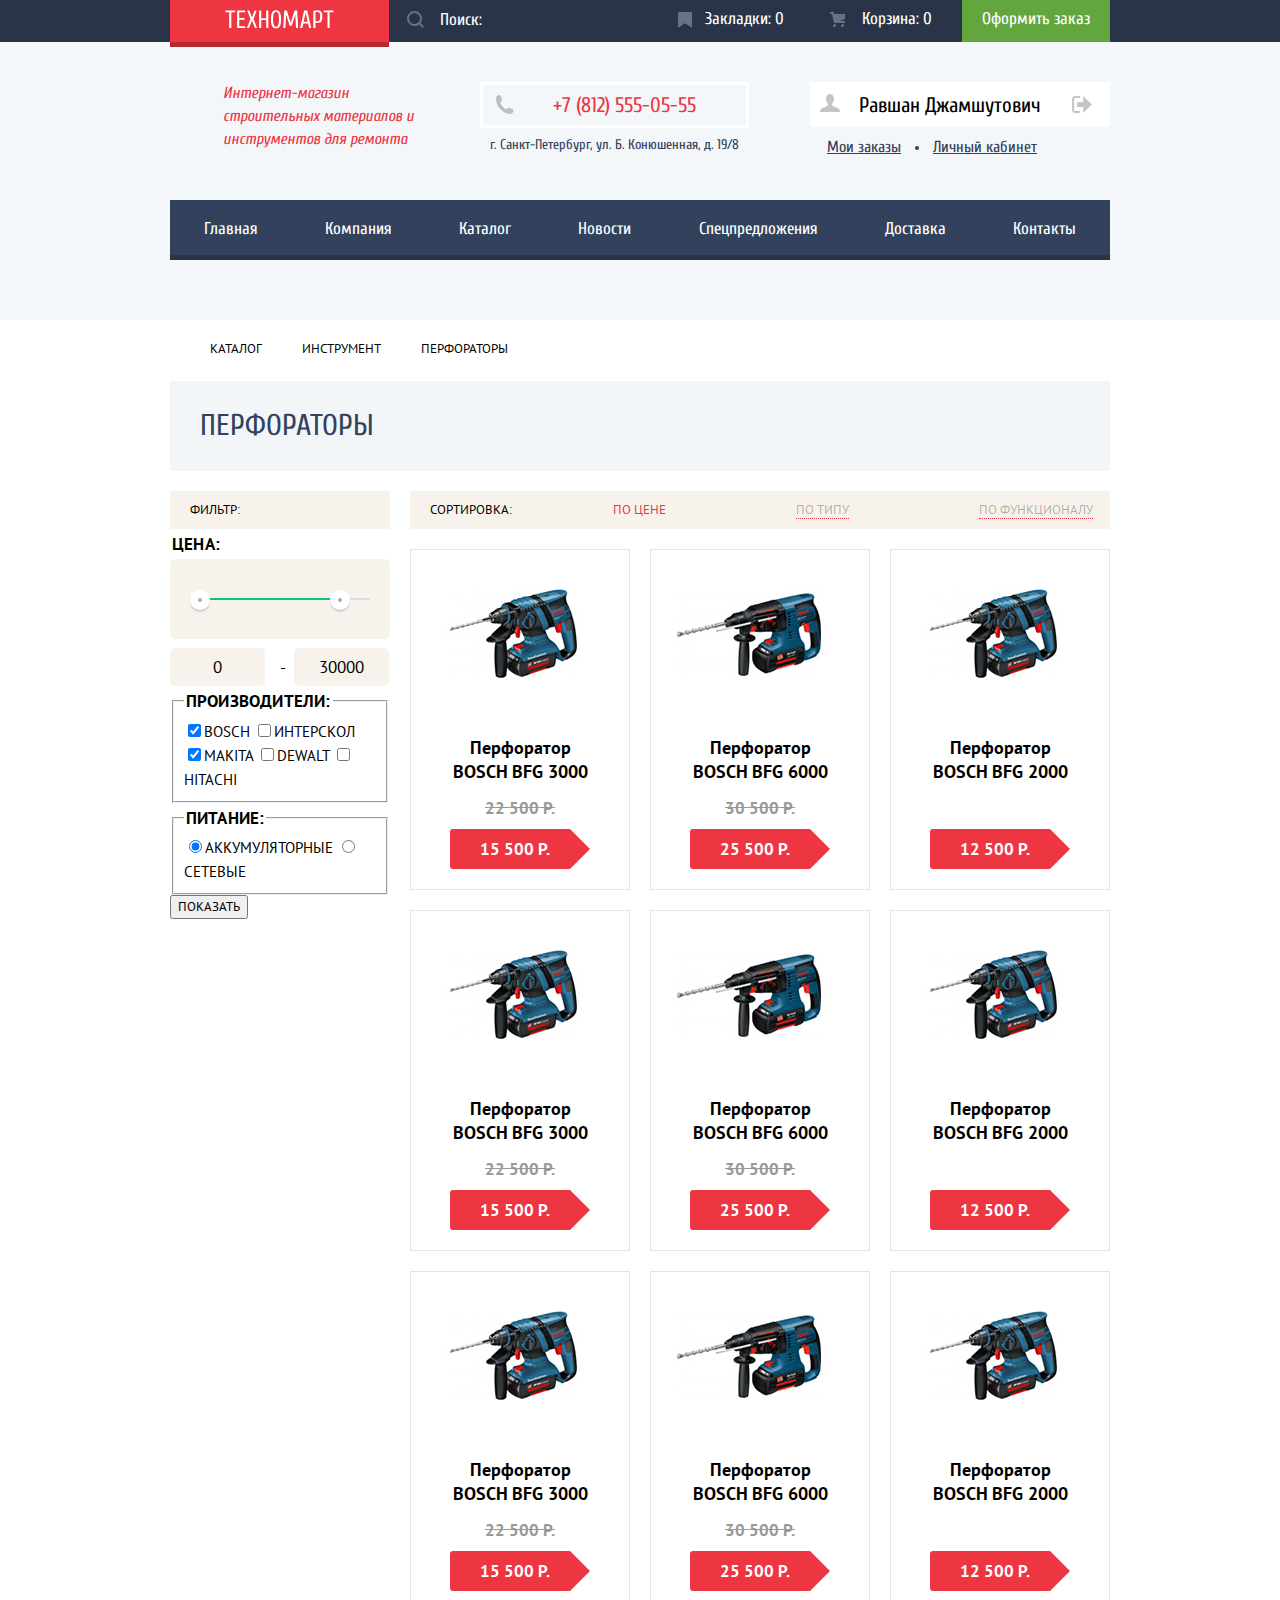
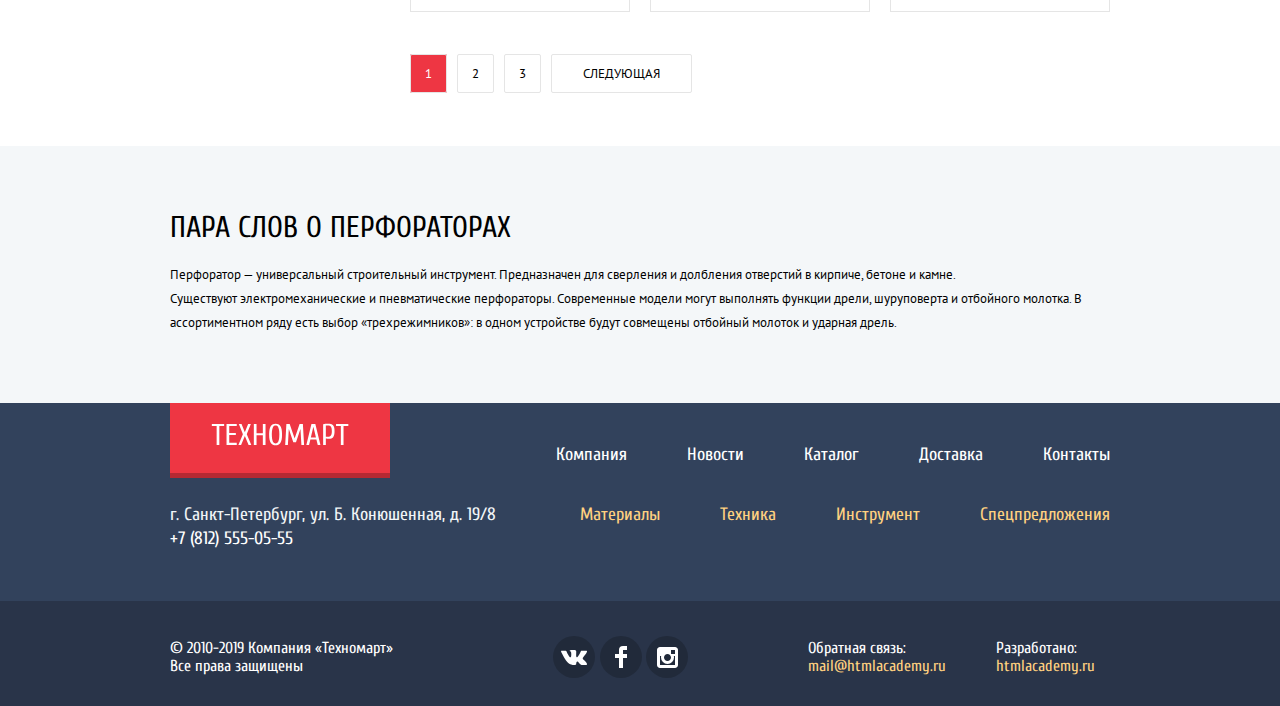
==== catalog.html @ 70874780 "lДобавлены иконки" ====
<!DOCTYPE html>
<html lang="ru">
  <head>
    <meta charset="utf-8">
    <title>HTML Academy: Техномарт</title>
    <link href="https://fonts.googleapis.com/css?family=Cuprum:400,400i,700|PT+Sans:400,700&display=swap&subset=cyrillic" rel="stylesheet">
    <link href="css/normalize.css" rel="slylesheet">
    <link href="css/style.css" rel="stylesheet">
  </head>
  <body>
    <header class="main-header">
      <div class="top-header">
        <div class="container">
          <a class="logo logo-inner" href="index.html">
            <img src="img/logo.svg" width="109" height="19" alt="Логотип Техномарт">
          </a>
          <div class="search">
            <form action="#" method="get">
              <label for="search">Поиск:</label>
              <input type="search" name="search" id="search">
              <button class="visually-hidden" type="submit">Поиск</button>
            </form>
          </div>
          <div class="booking-block">
            <a class="marker" href="#">Закладки: 0</a>
            <a class="basket" href="#">Корзина: 0</a>
            <a class="booking" href="#">Оформить заказ</a>
          </div>
        </div>
      </div>
      <div class="middle-header container">
        <p class="page-description">Интернет-магазин строительных материалов и инструментов для ремонта</p>  
        <div class="contact-header">
          <p class="phone-numder"><a href="tel:+78125550555">+7 (812) 555-05-55</a></p>
          <p class="address">г. Санкт-Петербург, ул. Б. Конюшенная, д. 19/8</p>
        </div>
        <div class="user-block">    
          <div class="user-login">
            <a class="user-name" href="#">
              <svg xmlns="http://www.w3.org/2000/svg" width="20" height="18" viewBox="0 0 20 18">
                <path d="M17.881 14.166c-2.144-.735-4.256-1.666-5.207-2.39-.657-.501-.77-1.618-.517-2.415 1.118-.903 1.864-2.477 1.864-4.278C14.021 2.276 12.221 0 10 0S5.979 2.276 5.979 5.083c0 1.801.746 3.374 1.863 4.277.253.798.141 1.915-.517 2.416-.95.724-3.063 1.654-5.207 2.39S0 18 0 18h20s.025-3.099-2.119-3.834z"/>
              </svg>            
              <span>Равшан Джамшутович</span>
            </a>
            <a class="exit" href="#">
              <svg xmlns="http://www.w3.org/2000/svg" width="21" height="17" viewBox="0 0 21 17">
                <g>
                  <path d="M21 8.5L12.125 0v6h-6v5h6v6z"/>
                  <path d="M3.106 13.952V3.048c.018-.376.171-1.057 1.01-1.057h5.027V0H4.116C1.938 0 1.112 1.81 1.087 3.027v10.946C1.112 15.189 1.938 17 4.116 17h5.027v-1.99H4.116c-.839 0-.992-.683-1.01-1.058z"/>
                </g>
              </svg>
              <span class="visually-hidden">Выход</span>
            </a>
          </div>
          <ul class="user-menu">
            <li><a href="#">Мои заказы</a></li>
            <li><a href="#">Личный кабинет</a></li>
          </ul>
        </div>                       
      </div>
      <nav class="main-navigation container">
        <ul>
          <li><a href="index.html">Главная</a></li>
          <li><a href="#">Компания</a></li>
          <li><a href="catalog.html">Каталог</a></li>
          <li><a href="#">Новости</a></li>
          <li><a href="#">Спецпредложения</a></li>
          <li><a href="#">Доставка</a></li>
          <li><a href="#">Контакты</a></li>
        </ul>
      </nav>
    </header>
    <main>
      <div class="container">
        <ul class="breadcrumbs">
          <li class="breadcrumbs-item"><a href="index.html"><span class="visually-hidden">Главная</span></a></li>
          <li class="breadcrumbs-item"><a href="catalog.html">Каталог</a></li>
          <li class="breadcrumbs-item"><a href="#">Инструмент</a></li>
          <li class="breadcrumbs-item breadcrumbs-current">Перфораторы</li>
        </ul>
        <h1 class="page-title">Перфораторы</h1> 
        <div class="wrapper-main">
          <section class="filters">
            <h2>Фильтр:</h2>
            <form class="filter" action="#" method="get"> 
              <fieldset class="filter-item">
                  <legend>Цена:</legend>
                  <div class="range-filter">
                    <div class="range-controls">
                      <div class="scale">
                        <div class="bar"></div>
                      </div> 
                      <div class="toggle toggle-min"></div>
                      <div class="toggle toggle-max"></div>      
                    </div>
                    <div class="price-controls">
                        <label class="min-price"><input name="min-price" type="text" value="0"></label> 
                        <label class="max-price">-<input name="max-price" type="text" value="30000">
                    </div>
                  </div>
                <!--Ползунок с дипазоном-->
              </fieldset>
              <fieldset>
                <legend>Производители:</legend>
                <label>
                  <input type="checkbox" name="bosch" checked><span class="brands">bosch</span>
                </label>
                <label>
                  <input type="checkbox" name="interscol"><span class="brands">Интерскол</span>
                </label>
                <label>
                  <input type="checkbox" name="makita" checked><span class="brands">Makita</span>
                </label>
                <label>
                  <input type="checkbox" name="dewalt"><span class="brands">Dewalt</span>
                </label>
                <label>
                  <input type="checkbox" name="hitachi"><span class="brands">Hitachi</span>
                </label>
              </fieldset>
              <fieldset>
                <legend>Питание:</legend>
                <label>
                  <input type="radio" name="battery-type" value="battery" checked><span class="battery-type">Аккумуляторные</span>
                </label>
                <label>
                  <input type="radio" name="battery-type" value="electric-network"><span class="battery-type">Сетевые</span>
                </label>
              </fieldset>
              <button class="filter-button" type="submit">Показать</button>
            </form> 
          </section>
          <div class="wrapper-inner">
            <section class="sorting">
              <h2>Сортировка:</h2>
              <ul class="sorting-list">
                <li><a class="sort-link active" href="#">По цене</a></li>
                <li><a class="sort-link" href="#">По типу</a></li>
                <li><a class="sort-link" href="#">По функционалу</a></li>
              </ul>
            </section>
            <section class="catalog">
              <h2 class="visually-hidden">Каталог товаров</h2>
              <ul class="catalog-list">
                <li class="catalog-item">
				  <article class="card-product">
					<div class="catalog-content">
					  <img src="img/bosch-bfg-3000.jpg" width="218" height="170" alt="Перфоратор BOSCH BFG 3000"> 
					</div>
					<h3>
					  <a href="#">
						<span class="catalog-category">Перфоратор BOSCH</span>
						<span class="catalog-model">BFG 3000</span>
					  </a>
					</h3>
					<div class="catalog-price">
						<div class="old-price">22 500 Р.</div>
						<div class="new-price">15 500 Р.</div>
					</div>
					<div class="catalog-popup">  <!--Должен появляться при наведение вместо .catalog-content-->
					  <a class="button-booking" href="#">Купить</a>
					  <a class="button-marker" href="#">В закладки</a>
					</div>
				  </article>  
                </li>
                <li class="catalog-item">
                  <article class="card-product">
					<div class="catalog-content">
					  <img src="img/bosch-bfg-6000.jpg" width="218" height="170" alt="Перфоратор BOSCH BFG 6000"> 
					</div>
					<h3>
					  <a href="#">
						<span class="catalog-category">Перфоратор BOSCH</span>
						<span class="catalog-model">BFG 6000</span>
					  </a>
					</h3>
					<div class="catalog-price">
						<div class="old-price">30 500 Р.</div>
						<div class="new-price">25 500 Р.</div>
					</div>
					<div class="catalog-popup">  <!--Должен появляться при наведение вместо .catalog-content-->
					  <a class="button-booking" href="#">Купить</a>
					  <a class="button-marker" href="#">В закладки</a>
					</div>
				  </article>    
                </li>
                <li class="catalog-item"> 
                  <article class="card-product">
					<div class="catalog-content">
					  <img src="img/bosch-bfg-2000.jpg" width="218" height="170" alt="Перфоратор BOSCH BFG 2000"> 
					</div>
					<h3>
					  <a href="#">
						<span class="catalog-category">Перфоратор BOSCH</span>
						<span class="catalog-model">BFG 2000</span>
					  </a>
					</h3>
					<div class="catalog-price">
					  <div class="new-price standart-price">12 500 Р.</div>
					</div>
					<div class="catalog-popup">  <!--Должен появляться при наведение вместо .catalog-content-->
					  <a class="button-booking" href="#">Купить</a>
					  <a class="button-marker" href="#">В закладки</a>
					</div>
				  </article>
                </li>
                <li class="catalog-item">
				  <article class="card-product">
					<div class="catalog-content">
					  <img src="img/bosch-bfg-3000.jpg" width="218" height="170" alt="Перфоратор BOSCH BFG 3000"> 
					</div>
					<h3>
					  <a href="#">
						<span class="catalog-category">Перфоратор BOSCH</span>
						<span class="catalog-model">BFG 3000</span>
					  </a>
					</h3>
					<div class="catalog-price">
						<div class="old-price">22 500 Р.</div>
						<div class="new-price">15 500 Р.</div>
					</div>
					<div class="catalog-popup">  <!--Должен появляться при наведение вместо .catalog-content-->
					  <a class="button-booking" href="#">Купить</a>
					  <a class="button-marker" href="#">В закладки</a>
					</div>
				  </article>  
                </li>
                <li class="catalog-item">
                  <article class="card-product">
					<div class="catalog-content">
					  <img src="img/bosch-bfg-6000.jpg" width="218" height="170" alt="Перфоратор BOSCH BFG 6000"> 
					</div>
					<h3>
					  <a href="#">
						<span class="catalog-category">Перфоратор BOSCH</span>
						<span class="catalog-model">BFG 6000</span>
					  </a>
					</h3>
					<div class="catalog-price">
						<div class="old-price">30 500 Р.</div>
						<div class="new-price">25 500 Р.</div>
					</div>
					<div class="catalog-popup">  <!--Должен появляться при наведение вместо .catalog-content-->
					  <a class="button-booking" href="#">Купить</a>
					  <a class="button-marker" href="#">В закладки</a>
					</div>
				  </article>    
                </li>
                <li class="catalog-item"> 
                  <article class="card-product">
					<div class="catalog-content">
					  <img src="img/bosch-bfg-2000.jpg" width="218" height="170" alt="Перфоратор BOSCH BFG 2000"> 
					</div>
					<h3>
					  <a href="#">
						<span class="catalog-category">Перфоратор BOSCH</span>
						<span class="catalog-model">BFG 2000</span>
					  </a>
					</h3>
					<div class="catalog-price">
					  <div class="new-price standart-price">12 500 Р.</div>
					</div>
					<div class="catalog-popup">  <!--Должен появляться при наведение вместо .catalog-content-->
					  <a class="button-booking" href="#">Купить</a>
					  <a class="button-marker" href="#">В закладки</a>
					</div>
				  </article>
                </li>
				<li class="catalog-item">
				  <article class="card-product">
					<div class="catalog-content">
					  <img src="img/bosch-bfg-3000.jpg" width="218" height="170" alt="Перфоратор BOSCH BFG 3000"> 
					</div>
					<h3>
					  <a href="#">
						<span class="catalog-category">Перфоратор BOSCH</span>
						<span class="catalog-model">BFG 3000</span>
					  </a>
					</h3>
					<div class="catalog-price">
						<div class="old-price">22 500 Р.</div>
						<div class="new-price">15 500 Р.</div>
					</div>
					<div class="catalog-popup">  <!--Должен появляться при наведение вместо .catalog-content-->
					  <a class="button-booking" href="#">Купить</a>
					  <a class="button-marker" href="#">В закладки</a>
					</div>
				  </article>  
                </li>
                <li class="catalog-item">
                  <article class="card-product">
					<div class="catalog-content">
					  <img src="img/bosch-bfg-6000.jpg" width="218" height="170" alt="Перфоратор BOSCH BFG 6000"> 
					</div>
					<h3>
					  <a href="#">
						<span class="catalog-category">Перфоратор BOSCH</span>
						<span class="catalog-model">BFG 6000</span>
					  </a>
					</h3>
					<div class="catalog-price">
						<div class="old-price">30 500 Р.</div>
						<div class="new-price">25 500 Р.</div>
					</div>
					<div class="catalog-popup">  <!--Должен появляться при наведение вместо .catalog-content-->
					  <a class="button-booking" href="#">Купить</a>
					  <a class="button-marker" href="#">В закладки</a>
					</div>
				  </article>    
                </li>
                <li class="catalog-item"> 
                  <article class="card-product">
					<div class="catalog-content">
					  <img src="img/bosch-bfg-2000.jpg" width="218" height="170" alt="Перфоратор BOSCH BFG 2000"> 
					</div>
					<h3>
					  <a href="#">
						<span class="catalog-category">Перфоратор BOSCH</span>
						<span class="catalog-model">BFG 2000</span>
					  </a>
					</h3>
					<div class="catalog-price">
					  <div class="new-price standart-price">12 500 Р.</div>
					</div>
					<div class="catalog-popup">  <!--Должен появляться при наведение вместо .catalog-content-->
					  <a class="button-booking" href="#">Купить</a>
					  <a class="button-marker" href="#">В закладки</a>
					</div>
				  </article>
                </li>
              </ul>
            </section>
            <ul class="pagination">
              <li class="pagination-item pagination-item-current"><a>1</a></li>
              <li class="pagination-item"><a href="#">2</a></li>
              <li class="pagination-item"><a href="#">3</a></li>
              <li class="pagination-item next"><a href="#">Следующая</a></li>
            </ul>
          </div>
        </div>  
      </div>  
      <section class="perforator">
        <div class="container">
          <h2>Пара слов о перфораторах</h2>
          <p>Перфоратор — универсальный строительный инструмент. Предназначен для сверления и долбления отверстий в кирпиче, бетоне и камне.<br> Существуют электромеханические и пневматические перфораторы. Современные модели могут выполнять функции дрели, шуруповерта и отбойного молотка. В ассортиментном ряду есть выбор «трехрежимников»: в одном устройстве будут совмещены отбойный молоток и ударная дрель.</p> 
        </div>
      </section>
    </main>
    <footer class="main-footer">
      <div class="footer-top">
        <div class="main-menu container">
          <a class="logo logo-inner" href="index.html">
            <img src="img/logo-footer.svg" width="138" height="23" alt="Логотип Техномарт"> 
          </a>
          <ul class="footer-navigation"> 
            <li><a href="#">Компания</a></li>
            <li><a href="#">Новости</a></li>
            <li><a href="catalog.html">Каталог</a></li>
            <li><a href="#">Доставка</a></li>
            <li><a href="#">Контакты</a></li>
          </ul>
        </div>
        <div class="offers-menu container">
          <p class="footer-contact">
            г. Санкт-Петербург, ул. Б. Конюшенная, д. 19/8<br>
            <a href="tel:+78125550555">+7 (812) 555-05-55</a>
          </p>
          <ul class="offers"> 
            <li><a href="#">Материалы</a></li>
            <li><a href="#">Техника</a></li>
            <li><a href="#">Инструмент</a></li>
            <li><a href="#">Спецпредложения</a></li>
          </ul>
        </div>
      </div>
      <div class="footer-copyright">
        <div class="container">
          <p class="copyright">
            &copy; 2010-2019 Компания &laquo;Техномарт&raquo;<br> 
            Все права защищены 
          </p>
          <div class="social-footer">
            <ul class="social-footer-list">
              <li>
                <a class="social-button social-button-vk" href="#">
                  <span class="visually-hidden">Вконтакте</span>               
                </a>
              </li>
              <li>
                <a class="social-button social-button-fb" href="#">
                  <span class="visually-hidden">Фейсбук</span>
                </a>
              </li>
              <li>
                <a class="social-button social-button-ig" href="#">
                  <span class="visually-hidden">Инстаграм</span>
                </a>
              </li>
            </ul>
          </div>
          <p class="mail">
            <span>Обратная связь:</span>
            <a href="mailto:mail@htmlacademy.ru">mail@htmlacademy.ru</a>
          </p>
          <p class="developer">
            <span>Разработано:</span>
            <a href="https://htmlacademy.ru/intensive/htmlcss">htmlacademy.ru</a>
          </p>
        </div>
      </div>
    </footer> 
  </body>
</html>
---- css/style.css ----
body {
  margin: 0;
  padding: 0;

  font-size: 13px;
  line-height: 24px;
  font-family: "PT Sans", "Arial", sans-serif;
  color: #000000;
}

a {
  text-decoration: none;
}

.visually-hidden {
  position: absolute;

  width: 1px;
  height: 1px;
  margin: -1px;

  clip: rect(0 0 0 0);
}

.container {
  width: 940px;
  margin: 0 auto;
  padding: 0 10px;
}

/*Header*/
.main-header {
  padding-bottom: 60px;

  font-family: "Cuprum", "Arial", sans-serif;

  background-color: #f4f7f9;
}

.top-header {
  font-style: normal;
  font-weight: normal;
  font-size: 17px;
  line-height: 18px;
  color: #ffffff;

  background-color: #293449;
}

.top-header .container {
  display: flex;
  justify-content: space-between;
}

.logo {
  padding: 10px 55px 9px 55px;

  background-color: #ee3643;
  box-shadow: 0 5px 0 0 rgba(0, 0, 0, 0.24),
  0 5px 0 0 #ee3643;
}

.logo-inner:hover,
.logo-inner:focus {
  background-color: #ca2c37;
}

.search {
  position: relative;

  padding: 10px 0 9px 50px;
}

.search::before {
  content: "";
  position: absolute;
  top: 11px;
  left: 17px;

  width: 17px;
  height: 17px;

  background-image: url("../img/icon-search.svg");
  opacity: 0.3;
}

.search:hover::before,
.search:focus::before {
  opacity: 1;
}

.search input {
  font: inherit;

  background-color: #293449;
  border: none;
}

.search:hover {
  background-color: #212a3a;
}

.search:focus {
  background-color: #ffffff;
}

.search:hover input {
  background-color: #212a3a;
}

.search input:focus {
  background-color: #ffffff;
}

.top-header a {
  color: #ffffff;
}

.booking-block {
  display: flex;
}

.marker {
  position: relative;

  padding: 10px 28px 9px 44px;
}

.marker::before {
  content: "";
  position: absolute;
  top: 12px;
  left: 17px;

  width: 14px;
  height: 16px;

  background-image: url("../img/icon-bookmark.svg");
  opacity: 0.3;
}

.marker:hover::before,
.marker:focus::before {
  opacity: 1;
}

.marker:active::before {
  opacity: 0.5;
}

.basket {
  position: relative;

  padding: 10px 30px 9px 50px;
}

.basket::before {
  content: "";
  position: absolute;
  top: 12px;
  left: 18px;

  width: 15px;
  height: 15px;

  background-image: url("../img/cart-icon.svg");
  opacity: 0.3;
}

.basket:hover::before,
.basket:focus::before {
  opacity: 1;
}

.basket:active::before {
  opacity: 0.5;
}

.booking {
  padding: 10px 20px 9px 20px;

  background-color: #63a63e;
}

.booking:hover,
.booking:focus {
  background-color: #5fbb2d;
}

.booking:active {
  color: rgba(255, 255, 255, 0.5);

  background-color: #518534;
}

.middle-header {
  display: flex;
  justify-content: space-between;
  align-items: flex-start;
  padding-top: 40px;
  padding-bottom: 40px;
  min-height: 78px;
}

.index-page-title,
.page-description {
  width: 196px;
  margin: 0;
  padding-left: 53px;

  font-style: italic;
  font-weight: normal;
  font-size: 16px;
  line-height: 23px;
  color: #ee3643;
}

.contact-header {
  width: 270px;
}

.phone-numder a {
  margin: 0;
  padding: 8px 50px 8px 70px;

  font-size: 21px;
  line-height: 21px;
  text-align: center;
  color: #ee3643;

  background-image: url("../img/icon-phone.svg");
  background-repeat: no-repeat;
  background-position: 12px 10px;
  border: 3px solid #ffffff;
}

.address {
  margin: 0;
  padding: 0;

  font-size: 14px;
  line-height: 24px;
  text-align: center;
  color: #32425c;
}

.user-navigation {
  display: flex;
  justify-content: flex-end;
  width: 300px;
  margin: 0;
  padding: 0;

  list-style: none;
}

.user-navigation a {
  font-size: 21px;
  line-height: 21px;
  color: #000000;

  background-color: #ffffff;
}

.user-navigation a {
  display: block;
  margin-left: 10px;
 
}

.user-navigation a:hover,
.user-navigation a:focus {
  color: #ee3643;
}

.check-in {
  padding: 12px 25px;
}

.user-block {
  width: 300px;
}

.user-login {
  display: flex;

  background-color: #ffffff;
}

.login-link {
  padding: 12px 14px;
  min-width: 93px;
}

.login-link svg {
  fill: #c5c5c5;
  padding-right: 14px;
}

.login-link:hover {
  color: #ee3643;
}

.login-link:hover svg {
  fill: #32425C;
}

.user-name {
  display: block;
  padding-top: 12px;
  padding-bottom: 9px;

  font-size: 21px;
  line-height: 21px;
  color: #000000;

  background-color: #ffffff;
}

.user-name svg {
  fill: #c5c5c5;
  padding-left: 10px; 
  padding-right: 14px;
}

.user-name:hover svg {
  fill: #32425C
}

.exit {
  display: block;
  padding-top: 14px;
  padding-bottom: 6px;
  padding-left: 30px; 
  padding-right: 10px; 
  fill:  #c5c5c5;
}

.exit:hover svg {
  fill: #32425C;  
}

.user-menu {
  display: flex;
  flex-wrap: wrap;
  margin: 0;
  padding: 0;
  padding-top: 8px;
  padding-left: 17px;

  list-style: none;
}

.user-menu li {
  position: relative;

  padding-right: 32px;
}

.user-menu li:not(:last-child)::before {
  content: "";
  position: absolute;
  top: 50%;
  left: 90px;

  width: 4px;
  height: 4px;
  margin: -2px;

  background-color: #32425c;
  border-radius: 50%;
}

.user-menu li:last-child {
  padding: 0;
}

.user-menu a {
  font-size: 16px;
  color: #32425c;
  text-decoration: underline;
}

.user-menu a:hover,
.user-menu a:focus {
  color: #ee3643;
}

.main-navigation ul {
  display: flex;
  flex-wrap: wrap;
  justify-content: space-around;
  margin: 0;
  padding: 0;
  box-shadow: inset 0px -5px 0 0 #293449;

  list-style: none;

  background-color: #32425c;
}

.main-navigation a {
  display: block;
  padding: 20px 30px 23px 30px;

  font-size: 17px;
  line-height: 17px;
  color: #ffffff;
}

.main-navigation a:hover,
.main-navigation a:focus {
  background-color: #293449;
}

.main-navigation a:active {
  color: rgba(255, 255, 255, 0.5);
  background-color: #1d2739;
}

/*main - index.html*/

.offers-block {
  margin-top: 60px;
  margin-bottom: 55px;
}

.offers-block h3 {
  margin: 0;
  padding: 0;

  font-weight: bold;
  font-size: 24px;
  line-height: 30px;
  font-family: "Cuprum", "Arial", sans-serif;
  color: #ffffff;
}

.material-offers h3,
.instrument-offers h3,
.equipment-offers h3,
.discount-offers h3,
.delivery-offers h3 {
  position: relative;

  padding-top: 23px;
  padding-bottom: 12px;
  padding-left: 23px;
}

.offers-block a {
  display: block;
  min-width: 86px;
  margin-right: 140px;
  margin-left: 25px;
  padding-top: 10px;
  padding-bottom: 12px;

  font-size: 14px;
  line-height: 18px;
  font-family: "Cuprum", "Arial", sans-serif;
  text-align: center;
  color: #ffffff;
  text-transform: uppercase;

  background-color: rgba(0, 0, 0, 0.1);
  border-radius: 3px;
}

.offers-block a:hover,
.offers-block a:focus {
  background-color: rgba(0, 0, 0, 0.2);
}

.offers-block a:active {
  background-color: rgba(0, 0, 0, 0.3);
}

.offers-block .new {
  position: relative;
}

.offers-block .new::after {
  content: "";
  position: absolute;
  top: 0;
  left: 240px;

  width: 59px;
  height: 60px;

  background-image: url("../img/new-flag.png");
  background-repeat: no-repeat;
}

.wrapper-offers-top {
  display: flex;
  flex-wrap: wrap;
  justify-content: space-between;
}

.offers-block .wrapper {
  display: flex;
  flex-direction: column;
}

.wrapper-offers-bottom {
  display: flex;
  justify-content: space-between;
}

.material-offers {
  width: 300px;
  min-height: 123px;
  margin-bottom: 20px;

  background-color: #ffbf47;
  background-image: url("../img/icon-1.svg");
  background-repeat: no-repeat;
  background-position: 213px 31px;
}

.instrument-offers {
  width: 300px;
  min-height: 123px;
  margin-bottom: 20px;

  background-color: #3bbce3;
  background-image: url("../img/icon-2.svg");
  background-repeat: no-repeat;
  background-position: 197px 33px;
}

.equipment-offers {
  width: 300px;
  min-height: 123px;
  margin-bottom: 20px;

  background-color: #dc91d8;
  background-image: url("../img/icon-3.svg");
  background-repeat: no-repeat;
  background-position: 191px 31px;
}

.discount-offers {
  width: 300px;
  min-height: 123px;
  margin-bottom: 20px;

  background-color: #8ed78f;
  background-image: url("../img/icon-4.svg");
  background-repeat: no-repeat;
  background-position: 196px 26px;
}

.delivery-offers {
  width: 300px;
  min-height: 123px;

  background-color: #ffc047;
  background-image: url("../img/icon-5.svg");
  background-repeat: no-repeat;
  background-position: 191px 32px;
}

.slider-wrapper {
  position: relative;

  width: 620px;
  height: 239px;

  font-family: "Cuprum", "Arial", sans-serif;
  color: #ffffff;

  background-color: #a0522d;
  order: -1;
}

.slider-list {
  margin: 0;
  padding: 0;

  list-style: none;
}

.slider-item {
  padding-top: 27px;
  padding-bottom: 22px;
  padding-left: 24px;
}

.slider-item-title {
  margin: 0;
  padding: 0;

  text-transform: uppercase;
}

.slider-item p {
  margin: 0;
  padding-top: 5px;
  padding-bottom: 5px;
}

.slider-item a {
  width: 100px;
  margin: 0;
  margin-top: 115px;
  padding: 12px 45px 12px 49px;

  background-color: #ee3643;
  border-radius: 3px;
}

.slider-item a:focus,
.slider-item a:hover {
  background-color: #ca2c37;
}

.slider-item a:active {
  background-color: #ba2732;
}

.slider-item {
  display: none;
}

.slider-item:nth-child(1) {
  display: block;
}

.slider-item {
  display: none;
}

.slider-item:nth-child(1) {
  background-image: url("../img/slider-drill.jpg");
  background-repeat: no-repeat;
}

.slider-item:nth-child(2) {
  background-image: url("../img/slide-perforator.jpg");
  background-repeat: no-repeat;
}

.slider-controls {
  position: absolute;
  top: 215px;
  left: 50%;
  z-index: 100;
}

.slider-controls i {
  position: relative;

  display: inline-block;
  width: 10px;
  height: 10px;

  background: #ffffff;
  border-radius: 50%;
  cursor: pointer;
}

.slider-controls .active::after {
  content: "";
  position: absolute;
  top: 2px;
  left: 2px;
  z-index: 1;

  width: 6px;
  height: 6px;

  background: #ee3643;
  border-radius: 50%;
}

.popular-product-header,
.popular-brands-header {
  display: flex;
  justify-content: space-between;
  align-items: center;
  margin-bottom: 20px;
  padding: 30px 25px;

  background-color: #f9f5f0;
}

.popular-product-header h2,
.popular-brands-header h2 {
  margin: 0;
  padding: 0;

  font-weight: normal;
  font-size: 30px;
  line-height: 30px;
  font-family: "Cuprum", "Arial", sans-serif;
  color: #32425c;
  text-transform: uppercase;
}

.popular-product-header a.button,
.popular-brands-header a.button {
  font-size: 14px;
  line-height: 18px;
  color: #ffffff;
  text-transform: uppercase;

  background-color: #ee3643;
}

.popular-product-header a.button:hover,
.popular-product-header a.button:focus,
.popular-brands a.button:hover,
.popular-brands a.button:focus {
  background-color: #ca2c37;
}

.popular-product-header a.button:active,
.popular-brands a.button:active {
  background-color: #ba2732;
}

.popular-product-header .button {
  min-width: 170px;
  padding: 10px 55px;

  border-radius: 3px;
}

.popular-brands-header .button {
  padding: 10px 70px;

  border-radius: 3px;
}

.popular-list {
  display: flex;
  flex-wrap: wrap;
  justify-content: space-between;
  margin: 0;
  margin-bottom: 20px;
  padding: 0;

  list-style: none;
}

.popular-item {
  width: 218px;

  border: 1px solid #eaeaea;
}

.card-product h3 {
  margin: 0;
  padding: 9px 30px;

  text-align: center;
}

.catalog-category,
.catalog-model {
  font-weight: bold;
  font-size: 18px;
  line-height: 20px;
  color: #000000;
}

.catalog-price {
  margin-top: 5px;
}

.old-price {
  padding-bottom: 12px;

  font-weight: bold;
  font-size: 17px;
  line-height: 18px;
  text-align: center;
  color: #999999;
  text-decoration: line-through;
}

.new-price {
  position: relative;

  width: 80px;
  margin: 0 auto;
  margin-bottom: 20px;
  padding: 11px 30px;

  font-weight: bold;
  font-size: 17px;
  line-height: 18px;
  color: white;
  color: #ffffff;

  background-color: #ee3643;
  border-radius: 3px;
}

.new-price::after {
  content: "";
  position: absolute;
  top: 0;
  right: -20px;

  width: 0;
  height: 0;

  border: 20px solid white;
  border-left-color: #ee3643;
}

.standart-price {
  margin-top: 35px;
}

.card-product {
  position: relative;
}

.catalog-popup {
  position: absolute;
  top: 4px;
  left: 42px;
  z-index: 10;

  padding: 40px 0;

  background-color: rgba(255,255,255,0.9);
}

.card-product .catalog-popup {
  display: none;
}

.card-product:hover .catalog-popup {
  display: block;
}

.button-booking {
  position: relative;

  display: block;
  width: 41px;
  margin-bottom: 7px;
  padding: 10px 46px 10px 49px;

  font-size: 14px;
  line-height: 18px;
  font-family: "Cuprum", "Arial", sans-serif;
  color: #ffffff;
  text-transform: uppercase;

  background-color: #63a63e;
  border-radius: 3px;
  box-shadow: inset 0 -3px 0 0 #367315;
}

.button-booking::before {
  content: "";
  position: absolute;
  top: 10px;
  left: 14px;

  width: 15px;
  height: 15px;

  background-image: url("../img/cart-icon.svg");
  opacity: 0.3;
}

.button-booking:hover,
.button-booking:focus {
  background-color: #5fbb2d;
}

.button-booking:active {
  background-color: #518534;
}

.button-marker {
  display: block;
  width: 68px;
  padding: 8px 29px 7px 33px;

  font-size: 14px;
  line-height: 18px;
  font-family: "Cuprum", "Arial", sans-serif;
  color: #32425c;
  text-transform: uppercase;

  background-color: #ffffff;
  border: 3px solid #63a63e;
}

.button-marker:hover,
.button-marker:focus {
  border: 3px solid #32425c;
}

.button-marker:active {
  color: rgba(50, 66, 92, 0.3);

  border: 3px solid #32425c;
}

.popular-brands-list {
  display: flex;
  flex-wrap: wrap;
  justify-content: space-between;
  margin: 0;
  margin-bottom: 65px;
  padding: 0;

  list-style: none;
}

.popular-brands-list li {
  display: flex;
  justify-content: center;
  align-items: center;
  /*width: 218px;*/
  margin-bottom: 20px;

  /*border: 1px solid #eaeaea;*/
}

.popular-brands-list a {
  width: 218px;
  min-height: 145px;
  justify-content: center;
  display: flex;
  align-items: center;
  border: 1px solid #eaeaea;
}

.popular-brands-list li:hover,
.popular-brands-list li:focus {
  box-shadow: 0 10px 25px 0 rgba(41, 52, 73, 0.5);
}

.popular-brands-list li:active {
  opacity: 0.3;
}

.services {
  margin-bottom: 50px;
  padding-top: 50px;
  padding-bottom: 50px;

  background-color: #f4f7f9;
}

.services h2 {
  margin: 0;
  padding-top: 15px;
  padding-bottom: 15px;

  font-weight: normal;
  font-size: 30px;
  line-height: 30px;
  font-family: "Cuprum", "Arial", sans-serif;
  color: #000000;
  text-transform: uppercase;
}

.lead-box {
  width: 400px;
  padding-bottom: 13px;
}

.services-text {
  margin: 0;
  padding: 0;
  padding-top: 15px;
  padding-bottom: 10px;
}

.slider-services {
  display: flex;
  align-items: flex-start;
}

.services .container {
  position: relative;
}

.services .container::after {
  content: "";
  position: absolute;
  top: 140px;
  left: 240px;

  width: 10px;
  height: 279px;

  background-image: url("../img/shadow.png");
}

.slider-services-buttons {
  display: flex;
  flex-direction: column;
  padding-top: 46px;
  padding-right: 80px;
  padding-bottom: 48px;
}

.services-button {
  width: 240px;
  padding-top: 16px;
  padding-bottom: 15px;
  padding-left: 35px;

  font-weight: bold;
  font-size: 21px;
  line-height: 30px;
  font-family: Cuprum;
  text-align: left;
  color: #ffffff;

  background-color: #32425c;
  border: 0;
  box-shadow: 0 1px 0 0 #293449,
  inset 0 1px 0 0 #405069;
}

.services-button:hover,
.services-button:focus {
  background-color: #293449;
}

.services-button.active {
  color: #32425c;

  background-color: #ffffff;
  box-shadow: 0 1px 0 0 #ffffff,
  inset 0.6px 0.8px 0 0 #ffffff;
}

.services h3 {
  margin: 0;
  padding: 46px 0 15px 0;

  font-weight: normal;
  font-size: 36px;
  line-height: 36px;
  font-family: "Cuprum", "Arial", sans-serif;
  color: #32425c;
  text-transform: uppercase;
}

.delivery {
  position: relative;
}

.delivery::after {
  content: "";
  position: absolute;
  top: 67px;
  left: 138px;

  width: 468px;
  height: 261px;

  background-image: url("../img/delivery.png");
}

.delivery-text {
  width: 275px;
  margin: 0;
  padding: 13px 0;
}

.warranty {
  position: relative;

  display: none;
}

.warranty::after {
  content: "";
  position: absolute;
  top: 46px;
  left: 239px;

  width: 389px;
  height: 283px;

  background-image: url("../img/guarantee.png");
}

.warranty-text {
  width: 379px;
  margin: 0;
  padding: 13px 0;
}

.credit {
  position: relative;

  display: none;
}

.credit::after {
  content: "";
  position: absolute;
  top: 45px;
  left: 165px;

  width: 465px;
  height: 285px;

  background-image: url("../img/credit.png");
}

.credit-text {
  margin: 0;
  padding: 13px 0;
} 

.credit a {
  display: block;
  width: 107px;
  margin-top: 12px;
  padding: 10px 40px;

  font-size: 14px;
  line-height: 18px;
  font-family: "Cuprum", "Arial", sans-serif;
  color: #ffffff;
  text-transform: uppercase;

  background-color: #ee3643;
  border-radius: 3px;
}

.credit a:hover,
.credit a:focus {
  background-color: #ca2c37;
}

.credit a:active { 
  background-color: #ba2732;
}

.wrapper-company {
  display: flex;
  justify-content: space-between;
  margin-bottom: 85px;
}

.about-company {
  width: 520px;
  padding-top: 15px;
}

.company-title {
  margin: 0;
  padding-top: 15px;
  padding-bottom: 20px;

  font-weight: normal;
  font-size: 30px;
  line-height: 30px;
  font-family: "Cuprum", "Arial", sans-serif;
  color: #000000;
  text-transform: uppercase;
}

.about-company p {
  margin: 0;
  padding: 12px 0;
}

.about-company a {
  display: block;
  width: 140px;
  margin-top: 32px;
  padding: 10px 40px;

  font-size: 14px;
  line-height: 18px;
  font-family: "Cuprum", "Arial", sans-serif;
  color: #ffffff;
  text-transform: uppercase;

  background-color: #ee3643;
  border-radius: 3px;
}

.delivery-list {
  margin: 0;
  padding: 0;

  list-style: none;
  font-size: 18px;
  line-height: 20px;
  font-family: "Cuprum", "Arial", sans-serif;
  color: #000000;
}

.delivery-list li {
  position: relative;

  margin: 0;
  padding: 10px 0 10px 36px;
}

.delivery-list li::before {
  content: "";
  position: absolute;
  top: 50%;
  left: 0;

  width: 25px;
  height: 2px;

  background-color: #ee3643;
}

.contact {
  width: 300px;
  padding-top: 15px;
}

.contact-title {
  margin: 0;
  padding-top: 15px;
  padding-bottom: 20px;

  font-weight: normal;
  font-size: 30px;
  line-height: 30px;
  font-family: "Cuprum", "Arial", sans-serif;
  color: #000000;
  text-transform: uppercase;
}

.contact p {
  width: 180px;
  margin: 0;
  padding: 12px 0 30px 0;
}

.contact .button {
  display: block;
  padding: 10px;

  font-size: 14px;
  line-height: 18px;
  font-family: "Cuprum", "Arial", sans-serif;
  text-align: center;
  color: #ffffff;
  text-transform: uppercase;

  background-color: #ee3643;
  border-radius: 3px;
}

.about-company a:hover,
.about-company a:focus,
.contact .button:hover,
.contact .button:focus {
  background-color: #ca2c37;
}

.about-company a:active,
.contact .button:active { 
  background-color: #ba2732;
}

.contact .map {
  display: block;
  padding-bottom: 40px;
}

/*Футер*/

.footer-top {
  font-weight: normal;
  font-size: 18px;
  line-height: 24px;
  font-family: "Cuprum", "Arial", sans-serif;
  color: #f1f5f7;

  background-color: #32425c;
}

.main-menu {
  display: flex;
  justify-content: space-between;
  align-items: flex-start;
  padding-bottom: 30px;
}

.footer-top .logo {
  margin: 0;
  padding: 20px 41px;

  box-shadow: 0 5px 0 0 rgba(0, 0, 0, 0.24),
  0 5px 0 0 #ee3643;
}

.footer-navigation {
  display: flex;
  flex-wrap: wrap;
  justify-content: space-around;
  margin: 0;
  padding: 0;

  list-style: none;
}

.footer-navigation li {
  padding: 40px 30px 0 30px;
}

.footer-navigation li:last-child {
  padding-right: 0;
}

.footer-navigation a {
  color: #ffffff;
}  

.footer-navigation a:hover,
.footer-navigation a:focus {
  text-decoration: underline;
}

.footer-navigation a:active {
  color: rgba(241, 245, 247, 0.5);
  text-decoration: none;
}

.footer-contact {
  margin: 0;
  padding: 0;
}

.footer-contact a {
  color: #ffffff;
}  

.offers-menu {
  display: flex;
  justify-content: space-between;
  align-items: flex-start;
  padding-bottom: 50px;
}

.offers {
  display: flex;
  flex-wrap: wrap;
  justify-content: space-around;
  margin: 0;
  padding: 0;

  list-style: none;
}

.offers li {
  padding: 0 30px;
}

.offers li:last-child {
  padding-right: 0;
}

.offers a {
  color: #ffd180;
}

.offers a:hover,
.offers a:focus {
  text-decoration: underline;
}

.offers a:active {
  color: rgba(255, 209, 128, 0.5);
  text-decoration: none;
}

.footer-copyright {
  font-weight: normal;
  font-size: 16px;
  line-height: 18px;
  font-family: "Cuprum", "Arial", sans-serif;
  color: #ffffff;

  background-color: #293449;
}

.footer-copyright .container {
  display: flex;
  justify-content: space-between;
  align-items: center;
  padding-top: 35px; /*уточнити*/
  padding-bottom: 28px;
}

.copyright {
  width: 230px;
  margin: 0;
  padding: 0;
  padding-right: 160px;
}


.social-footer-list {
  display: flex;
  flex-wrap: wrap;
  justify-content: space-between;
  width: 135px;
  margin: 0;
  padding: 0;
  padding-right: 120px;

  list-style: none;
  text-align: center;
}

.social-footer-list a {
  display: flex;
  justify-content: center;
  align-items: center;
  width: 42px;
  height: 42px;

  background-color: #212a3a;
  border-radius: 21px;
}

.social-footer-list a:hover,
.social-footer-list a:focus,
.social-footer-list a:active {
  background-color: #ee3643;
}

.social-button-ig {
  background-image: url("../img/insta-icon.svg");
  background-repeat: no-repeat;
  background-position: center;
}

.social-button-fb {
  background-image: url("../img/fb-icon.svg");
  background-repeat: no-repeat;
  background-position: center;
}

.social-button-vk {
  background-image: url("../img/vk-icon.svg");
  background-repeat: no-repeat;
  background-position: center;
}

.mail {
  width: 140px;
  margin: 0;
  padding: 0;
  padding-right: 50px;
}

.mail a,
.developer a {
  color: #ffd180;
}

.developer {
  width: 100px;
  margin: 0;
  padding: 0;
  padding-right: 15px;
}

.footer-copyright a:hover,
.footer-copyright a:focus {
  text-decoration: underline;
}

.mail a:active,
.developer a:active {
  color: #ee3643;
  text-decoration: none;
}

/*Основное содержание catalog.html*/

.breadcrumbs {
  display: flex;
  justify-content: flex-start;
  margin: 0;
  margin-top: 10px;
  margin-bottom: 13px;
  padding: 10px 20px 10px  0;

  list-style: none;
}

.breadcrumbs-item {
  position: relative;

  padding-right: 40px;

  line-height: 18px;
  text-transform: uppercase;
}

.breadcrumbs-item a {
  color: #000000;
}

/*уточнить
.breadcrumbs-item:last-child {
  padding-right: 0;
}

.breadcrumbs-item a::after {
  content: "";
  position: absolute;
  top: 0;
  left: 0;

  width: 8px;
  height: 12px;

  background-image: url("../img/icon-right-small.svg");
}

.breadcrumbs-item:first-child {
  background-image: url("../img/icon-home.svg");
  background-repeat: no-repeat;
  background-position-y: center;
}
*/

.page-title {
  margin: 0;
  margin-bottom: 20px;
  padding-top: 30px;
  padding-bottom: 30px;
  padding-left: 30px;

  font-style: normal;
  font-weight: normal;
  font-size: 30px;
  line-height: 30px;
  font-family: Cuprum;
  color: #32425c;
  text-transform: uppercase;

  background-color: #f2f6f8;
}

.wrapper-main {
  display: flex;
  justify-content: space-between;
  align-items: flex-start;
}

.sorting {
  display: flex;
  justify-content: space-between;
  align-items: center;
  margin-bottom: 20px;

  background-color: #f7f3ec;
}

.sorting h2 {
  margin: 0;
  padding-top: 10px;
  padding-bottom: 10px;
  padding-left: 20px;

  font-style: normal;
  font-weight: normal;
  font-size: 13px;
  line-height: 18px;
  color: #000000;
  text-transform: uppercase;
}

.sorting-list {
  display: flex;
  justify-content: space-between;
  width: 480px;
/*нужно дополнить (см. макет)*/
  margin: 0;
  padding: 5px 17px 5px 20px;

  list-style: none;
}

.sort-link {
  color: rgba(0, 0, 0, 0.3);
  text-transform: uppercase;

  border-bottom: 1px dotted #ee3643;
}

.sort-link.active {
  color: #ee3643;

  border-bottom: none;
}

.sort-link:hover,
.sort-link:focus {
  color: #000000;

  border-bottom: 1px solid #ee3643;
}
.sort-link:active {
  color: #ee3643;

  border-bottom: none;
}

.filters {
  width: 220px;
}

.filters h2 {
  margin: 0;
  padding-top: 10px;
  padding-bottom: 10px;
  padding-left: 20px;

  font-style: normal;
  font-weight: normal;
  font-size: 13px;
  line-height: 18px;
  color: #000000;
  text-transform: uppercase;

  background-color: #f7f3ec;
}

.filters label {
  font-size: 15px;
  line-height: 20px;
  color: #000000;
  text-transform: uppercase;
}

.filters legend {
  font-weight: bold;
  font-size: 17px;
  line-height: 30px;
  color: #000000;
  text-transform: uppercase;
  letter-spacing: 0.2px;
}

.filter-button {
  font-size: 13px;
  line-height: 18px;
  font-family: "PT Sans", "Arial", sans-serif;
  text-align: center;
  text-transform: uppercase;
}


.filter-item {
  margin: 0;
  padding: 0;

  border: none;
}

.range-controls {
  position: relative;

  height: 41px;
  margin-bottom: 9px;
  padding-top: 39px;
  padding-right: 20px;
  padding-left: 20px;

  background-color: #f7f3ec;
  border-radius: 5px;
}

.range-controls .scale {
  height: 2px;

  background: #d7dcde;;
}

.range-controls .bar {
  width: 84%;
  height: 2px;

  background: #00ca74;
}

.range-controls .toggle {
  position: absolute;
  top: 31px;
  left: 0;

  width: 4px;
  height: 4px;
  padding: 0;

  background-color: #ababab;
  border: 8px solid #ffffff;
  border-radius: 50%;
  box-shadow: 0 2px 1px 0 #cfcfcf;
  cursor: pointer;
}

.range-controls .toggle-min {
  left: 20px;
}

.range-controls .toggle-max {
  left: 160px;
}

.price-controls {
  font-size: 0;
}

.price-controls label {
  display: inline-block;
  width: 50%;

  font-size: 17px;
  text-transform: uppercase;
}

.price-controls input {
  width: 55px;
  padding: 10px 20px;

  font-size: 17px;
  line-height: 18px;
  font-family: "PT Sans", "Arial", sans-serif;
  text-align: center;

  background: #f7f3ec;
  border: none;
  border-radius: 5px;
}
.max-price input {
  margin-left: 8px;
}

.wrapper-inner {
  width: 700px;
}

.catalog-list {
  display: flex;
  flex-wrap: wrap;
  justify-content: space-between;
  margin: 0;
  margin-bottom: 30px;
  padding: 0;

  list-style: none;
}

.catalog-item {
  width: 218px;
  margin-bottom: 20px;

  border: 1px solid #e5e5e5;
}

.pagination {
  display: flex;
  justify-content: flex-start;
  margin: 0;
  margin-bottom: 60px;
  padding: 0;

  list-style: none;
}

.pagination-item a {
  margin-right: 10px;
  padding: 10px 14px;

  font-size: 13px;
  line-height: 1.38;
  font-family: "PT Sans", "Arial", sans-serif;
  color: #000000;
  text-transform: uppercase;

  border: 1px solid #e5e5e5;
  border-radius: 2px;
}

.pagination-item.next a {
  margin-right: 0;
  padding: 10px 31px;
}

.pagination-item a:hover,
.pagination-item a:focus {
  border: 1px solid #bdc6ca;
}

.pagination-item a:active {
  border: 1px solid #ee3643;
}

.pagination-item-current a {
  color: #ffffff;

  background-color: #ee3643;
}

.perforator {
  padding-top: 57px;
  padding-bottom: 58px;

  background-color: #f4f7f9;
}

.perforator h2 {
  margin: 0;
  padding: 10px 0;

  font-weight: normal;
  font-size: 30px;
  line-height: 30px;
  font-family: Cuprum;
  color: #000000;
  text-transform: uppercase;
} 

.perforator p {
  margin: 0;
  padding: 10px 0;
} 

/*попап - пересмотреть*/
.popup-product-in-basket {
  font-size: 30px;
  line-height: 30px;
  font-family: "Cuprum", "Arial", sans-serif;
  text-align: center;
  color: #000000;

  background-color: #ffffff;
  border-top: 7px solid #ee3643;
}

.button-block {
  font-size: 14px;
  line-height: 18px;

  background-color: #f1f1f1;
}

.button-checkout {
  color: #ffffff;
  text-transform: uppercase;

  background-color: #ee3643;
}

.button-shopping {
  color: #000000;
  text-transform: uppercase;

  background-color: #ffffff;
}

.close-popup {
  /*уточнить?*/
  background-color: #ee3643;
  background-image: url("../img/map-close.svg");
  background-repeat: no-repeat;
}

.popup-message {
  font-size: 18px;
  line-height: 18px;
  font-family: "Cuprum", "Arial", sans-serif;
  color: #000000;

  background-color: #ffffff;
  border-top: 7px solid #ee3643;
}

.button-send {
  font-size: 14px;
  line-height: 18px;
  font-family: "Cuprum", "Arial", sans-serif;
  color: #ffffff;
  text-transform: uppercase;

  background-color: #ee3643;
}

.popup-message input,
.popup-message textarea {
  font-size: 13px;
  line-height: 18px;
  font-family: "PT Sans", "Arial", sans-serif;
  color: #999999;

  border: 2px solid #d7dcde;
}

.popup-message input:hover,
.popup-message textarea:hover {
  border: 2px solid #b5b5b5;
}

.popup-message input:focus,
.popup-message textarea:focus {
  border: 2px solid #ee3643;
}
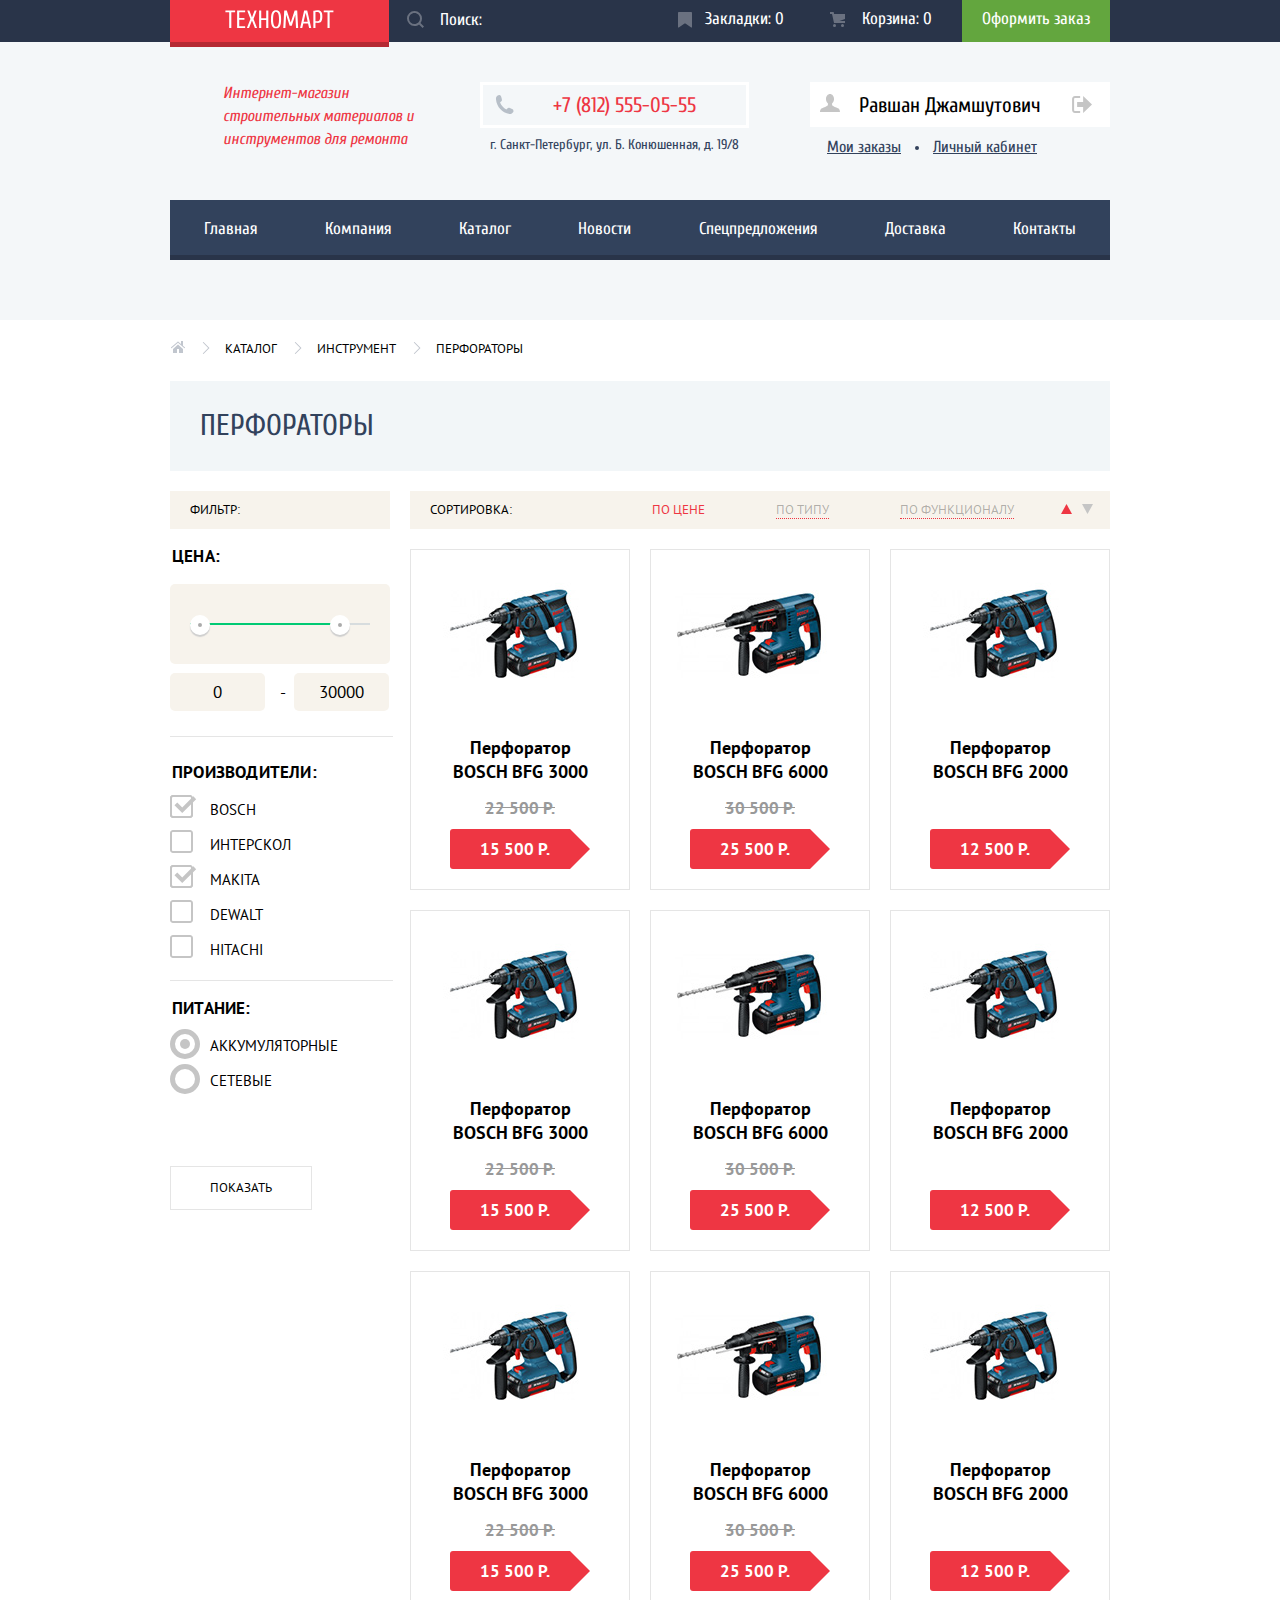
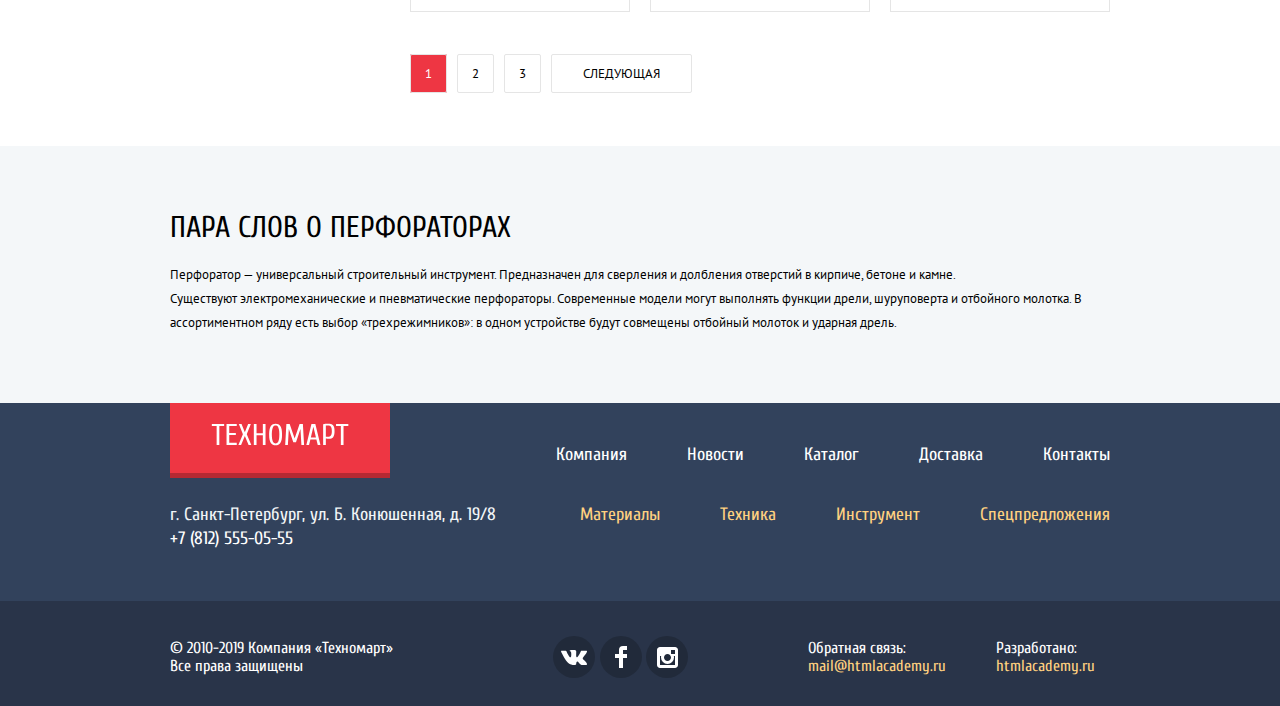
==== commit 5beb857a: "Оформлены popup" ====
--- a/catalog.html
+++ b/catalog.html
@@ -73,7 +73,17 @@
     <main>
       <div class="container">
         <ul class="breadcrumbs">
-          <li class="breadcrumbs-item"><a href="index.html"><span class="visually-hidden">Главная</span></a></li>
+          <li class="breadcrumbs-item">
+            <a href="index.html">
+              <svg xmlns="http://www.w3.org/2000/svg" width="15" height="12" viewBox="0 0 15 12">
+                <g fill="#C1C6CE">
+                    <path d="M3 8v4h4V8h2v4h4V8L8 3.516z"/>
+                    <path d="M14.831 6.365L13 4.751V0h-2v2.987L8.332.635c-.02-.017-.043-.023-.064-.037a.465.465 0 0 0-.08-.047.551.551 0 0 0-.095-.024C8.062.521 8.032.515 8 .515c-.031 0-.061.006-.092.012a.46.46 0 0 0-.095.025c-.028.011-.053.029-.08.046-.021.014-.045.02-.064.037l-6.498 5.73a.501.501 0 0 0 .33.875.497.497 0 0 0 .331-.125L8 1.677l6.169 5.438a.501.501 0 0 0 .662-.75z"/>
+                </g>
+              </svg>
+              <span class="visually-hidden">Главная</span>
+            </a>
+          </li>
           <li class="breadcrumbs-item"><a href="catalog.html">Каталог</a></li>
           <li class="breadcrumbs-item"><a href="#">Инструмент</a></li>
           <li class="breadcrumbs-item breadcrumbs-current">Перфораторы</li>
@@ -83,49 +93,59 @@
           <section class="filters">
             <h2>Фильтр:</h2>
             <form class="filter" action="#" method="get"> 
-              <fieldset class="filter-item">
-                  <legend>Цена:</legend>
-                  <div class="range-filter">
-                    <div class="range-controls">
-                      <div class="scale">
-                        <div class="bar"></div>
-                      </div> 
-                      <div class="toggle toggle-min"></div>
-                      <div class="toggle toggle-max"></div>      
-                    </div>
-                    <div class="price-controls">
-                        <label class="min-price"><input name="min-price" type="text" value="0"></label> 
-                        <label class="max-price">-<input name="max-price" type="text" value="30000">
-                    </div>
+              <fieldset class="filter-item filter-price">
+                <legend>Цена:</legend>
+                <div class="range-filter">
+                  <div class="range-controls">
+                    <div class="scale">
+                      <div class="bar"></div>
+                    </div> 
+                    <div class="toggle toggle-min"></div>
+                    <div class="toggle toggle-max"></div>      
                   </div>
-                <!--Ползунок с дипазоном-->
+                  <div class="price-controls">
+                      <label class="min-price"><input name="min-price" type="text" value="0"></label> 
+                      <label class="max-price">-<input name="max-price" type="text" value="30000">
+                  </div>
+                </div>
               </fieldset>
-              <fieldset>
+              <fieldset class="filter-item filter-brands">
                 <legend>Производители:</legend>
-                <label>
-                  <input type="checkbox" name="bosch" checked><span class="brands">bosch</span>
-                </label>
-                <label>
-                  <input type="checkbox" name="interscol"><span class="brands">Интерскол</span>
-                </label>
-                <label>
-                  <input type="checkbox" name="makita" checked><span class="brands">Makita</span>
-                </label>
-                <label>
-                  <input type="checkbox" name="dewalt"><span class="brands">Dewalt</span>
-                </label>
-                <label>
-                  <input type="checkbox" name="hitachi"><span class="brands">Hitachi</span>
-                </label>
+                <ul>
+                  <li>
+                    <input class="visually-hidden  filter-input-checked" type="checkbox" name="bosch" id="bosch" checked>
+                    <label for="bosch"><span class="brands">bosch</span></label>
+                  </li>
+                  <li>
+                    <input class="visually-hidden  filter-input-checked" type="checkbox" name="interscol" id="interscol">
+                    <label for="interscol"><span class="brands">Интерскол</span></label>
+                  </li>
+                  <li>
+                    <input class="visually-hidden  filter-input-checked" type="checkbox" name="makita" id="makita" checked>
+                    <label for="makita"><span class="brands">Makita</span></label>
+                  </li>
+                  <li>
+                    <input class="visually-hidden  filter-input-checked" type="checkbox" name="dewalt" id="dewalt">
+                    <label for="dewalt"><span class="brands">Dewalt</span></label>
+                  </li>
+                  <li>
+                    <input class="visually-hidden  filter-input-checked" type="checkbox" name="hitachi" id="hitachi">
+                    <label for="hitachi"><span class="brands">Hitachi</span></label>
+                  </li>
+                </ul>
               </fieldset>
-              <fieldset>
+              <fieldset  class="filter-item filter-battery">
                 <legend>Питание:</legend>
-                <label>
-                  <input type="radio" name="battery-type" value="battery" checked><span class="battery-type">Аккумуляторные</span>
-                </label>
-                <label>
-                  <input type="radio" name="battery-type" value="electric-network"><span class="battery-type">Сетевые</span>
-                </label>
+                <ul>
+                  <li>
+                    <input class="visually-hidden  filter-input-radio" type="radio" name="battery-type" id="battery" value="battery" checked>
+                    <label for="battery">Аккумуляторные</label>
+                  </li>
+                  <li>
+                    <input class="visually-hidden  filter-input-radio" type="radio" name="battery-type" id="electric-network" value="electric-network">
+                    <label for="electric-network">Сетевые</label>
+                  </li>
+                </ul>
               </fieldset>
               <button class="filter-button" type="submit">Показать</button>
             </form> 
@@ -138,6 +158,22 @@
                 <li><a class="sort-link" href="#">По типу</a></li>
                 <li><a class="sort-link" href="#">По функционалу</a></li>
               </ul>
+              <div class="down-up-block">
+                <a class="up active" href="#">
+                  <svg version="1.1" id="Layer_1" xmlns="http://www.w3.org/2000/svg" xmlns:xlink="http://www.w3.org/1999/xlink" x="0px" y="0px"
+                    width="11px" height="10px" viewBox="0 0 11 10" enable-background="new 0 0 11 10" xml:space="preserve">
+                    <polygon points="5.5,0 0,10 11,10 "/>
+                  </svg>                 
+                  <span class="visually-hidden">Сортировать по возврастанию</span>
+                </a>
+                <a class="down" href="#">
+                  <svg version="1.1" id="Layer_1" xmlns="http://www.w3.org/2000/svg" xmlns:xlink="http://www.w3.org/1999/xlink" x="0px" y="0px"
+                  width="11px" height="10px" viewBox="0 0 11 10" enable-background="new 0 0 11 10" xml:space="preserve">
+                    <polyline points="5.5,10 0,0 11,0 "/>
+                  </svg>
+                  <span class="visually-hidden down">Сортировать по убыванию</span>
+                </a>
+              </div>
             </section>
             <section class="catalog">
               <h2 class="visually-hidden">Каталог товаров</h2>
--- a/css/style.css
+++ b/css/style.css
@@ -273,6 +273,10 @@
   color: #ee3643;
 }
 
+.user-navigation a:active {
+  color: rgba(0, 0, 0, 0.3);
+}
+
 .check-in {
   padding: 12px 25px;
 }
@@ -297,12 +301,13 @@
   padding-right: 14px;
 }
 
-.login-link:hover {
-  color: #ee3643;
-}
-
-.login-link:hover svg {
+.login-link:hover svg,
+.login-link:focus svg {
   fill: #32425C;
+}
+
+.login-link:active svg {
+  fill: #c5c5c5;
 }
 
 .user-name {
@@ -317,14 +322,23 @@
   background-color: #ffffff;
 }
 
+.user-name:active {
+  color: rgba(0, 0, 0, 0.3);
+}
+
 .user-name svg {
   fill: #c5c5c5;
   padding-left: 10px; 
   padding-right: 14px;
 }
 
-.user-name:hover svg {
+.user-name:hover svg,
+.user-name:focus svg {
   fill: #32425C
+}
+
+.user-name:active svg {
+  fill: #c5c5c5;
 }
 
 .exit {
@@ -336,8 +350,13 @@
   fill:  #c5c5c5;
 }
 
-.exit:hover svg {
+.exit:hover svg,
+.exit:focus svg {
   fill: #32425C;  
+}
+
+.exit:active svg {
+  fill: #c5c5c5;
 }
 
 .user-menu {
@@ -384,6 +403,10 @@
 .user-menu a:hover,
 .user-menu a:focus {
   color: #ee3643;
+}
+
+.user-menu a:active {
+  color: rgba(50, 66, 92, 0.3);
 }
 
 .main-navigation ul {
@@ -922,10 +945,7 @@
   display: flex;
   justify-content: center;
   align-items: center;
-  /*width: 218px;*/
   margin-bottom: 20px;
-
-  /*border: 1px solid #eaeaea;*/
 }
 
 .popular-brands-list a {
@@ -1510,33 +1530,25 @@
   text-transform: uppercase;
 }
 
+.breadcrumbs-item:last-child {
+  padding-right: 0;
+}
+
 .breadcrumbs-item a {
   color: #000000;
 }
 
-/*уточнить
-.breadcrumbs-item:last-child {
-  padding-right: 0;
-}
-
-.breadcrumbs-item a::after {
+.breadcrumbs-item:not(:last-child)::after {
   content: "";
   position: absolute;
-  top: 0;
-  left: 0;
+  top: 2px;
+  right: 15px;
 
   width: 8px;
   height: 12px;
 
-  background-image: url("../img/icon-right-small.svg");
-}
-
-.breadcrumbs-item:first-child {
-  background-image: url("../img/icon-home.svg");
-  background-repeat: no-repeat;
-  background-position-y: center;
-}
-*/
+  background-image: url("../img/icon-right-small.svg"); 
+}
 
 .page-title {
   margin: 0;
@@ -1576,6 +1588,7 @@
   padding-top: 10px;
   padding-bottom: 10px;
   padding-left: 20px;
+  padding-right: 120px;
 
   font-style: normal;
   font-weight: normal;
@@ -1621,6 +1634,22 @@
   border-bottom: none;
 }
 
+.down-up-block {
+  display: flex;
+  justify-content: space-between;
+  width: 43px;
+  padding-right: 17px;
+  padding-left: 30px;
+}
+
+.down-up-block svg {
+  fill: #c5c5c5;
+}
+
+.active svg {
+  fill: #ee3643;
+}
+
 .filters {
   width: 220px;
 }
@@ -1665,12 +1694,40 @@
   text-transform: uppercase;
 }
 
-
 .filter-item {
   margin: 0;
   padding: 0;
 
   border: none;
+}
+
+.filter-brands {
+  margin-top: 25px;
+}
+
+.filter-battery {
+  margin-top: 20px;
+  margin-bottom: 75px; 
+}
+
+.filter-price legend {
+  padding-top: 12px;
+  padding-bottom: 13px; 
+}
+
+.filter-brands legend {
+  display: block; 
+  border-top: 1px solid #e5e5e5; 
+  padding-top: 20px; 
+  padding-bottom: 13px; 
+  padding-right: 76px;
+}
+
+.filter-battery legend {
+  padding-top: 12px;
+  padding-bottom: 13px; 
+  padding-right: 142px;
+  border-top: 1px solid #e5e5e5; 
 }
 
 .range-controls {
@@ -1752,6 +1809,128 @@
   margin-left: 8px;
 }
 
+.filter-battery ul {
+  margin: 0;
+  padding: 0;
+  list-style: none;
+}
+
+.filter-battery li {
+  margin-bottom: 15px; 
+  padding-left: 40px; 
+}
+
+.filter-battery li:last-child {
+  margin-bottom: 0;
+}
+
+.filter-battery label {
+  position: relative;
+
+  display: block;
+
+  cursor: pointer;
+  user-select: none;
+}
+
+.filter-input-radio + label::before {
+  content: "";
+
+  position: absolute;
+  left: -40px;
+  top: -7px;
+
+  width: 20px;
+  height: 20px;
+ 
+  border: 5px solid  #c5c5c5;
+  border-radius: 50%; 
+}
+
+.filter-input-radio:checked + label::after {
+  content: "";
+  left: -30px;
+  top: 3px;
+
+  position: absolute;
+
+  width: 10px;
+  height: 10px;
+
+  background-color: #c5c5c5;
+  border-radius: 50%; 
+}
+
+.filter-brands ul {
+  margin: 0;
+  padding: 0;
+  list-style: none;
+}
+
+.filter-brands li {
+  margin-bottom: 15px; 
+  padding-left: 40px; 
+}
+
+.filter-brands li:last-child {
+  margin-bottom: 0;
+}
+
+.filter-brands label {
+  position: relative;
+
+  display: block;
+
+  cursor: pointer;
+  user-select: none;
+}
+
+.filter-input-checked + label::before {
+  content: "";
+
+  position: absolute;
+  left: -40px;
+  top: -5px;
+
+  width: 23px;
+  height: 23px;
+ 
+  background-image: url(../img/checkbox-off.svg);
+}
+
+
+.filter-input-checked:checked + label::after {
+  content: "";
+  left: -40px;
+  top: -5px;
+
+  position: absolute;
+
+  width: 27px;
+  height: 23px;
+
+  background-image: url(../img/checkbox-on.svg);
+}
+
+.filter-button {
+  padding: 12px 39px;
+  background-color: #ffffff; 
+  border: 1px solid #e5e5e5;
+  border-radius 2px;
+  cursor: pointer;
+
+}
+
+.filter-button:hover,
+.filter-button:focus {
+  border-color: #bdc6ca;
+  outline: none;
+}
+
+.filter-button:active {
+  border-color: #ee3643;
+}
+
 .wrapper-inner {
   width: 700px;
 }
@@ -1843,7 +2022,178 @@
 } 
 
 /*попап - пересмотреть*/
+.popup-message {
+  display: none;
+  position: fixed;
+  top: 185px;
+  left: 50%;
+  margin-left: -310px;
+  font-size: 18px;
+  line-height: 18px;
+  font-family: "Cuprum", "Arial", sans-serif;
+  color: #000000;
+
+  background-color: #ffffff;
+  border-top: 7px solid #ee3643;
+  width: 620px;
+  box-shadow: 0px 20px 40px 0 rgba(0, 0, 0, 0.75);
+}
+
+.form-block {
+  width: 460px;
+  padding: 55px 80px 37px 80px;
+  display: flex;
+  flex-wrap: wrap;
+  justify-content: space-between;
+}
+
+.message-item {
+  width: 220px;
+  margin: 0;
+  padding: 0;
+  margin-bottom: 22px;
+}
+
+.message-item-text {
+  width: 460px;
+  padding: 0;
+  margin: 0;
+}
+
+.message-item-text textarea {
+  width: 442px;
+  padding-top: 10px;
+  padding-left: 14px;
+  padding-bottom: 84px;
+  border: 2px solid #dee3e4;
+  border-radius: 3px; 
+  resize: none;
+  font-size: 13px;
+  line-height: 18px;
+  font-family: "PT Sans", "Arial", sans-serif;
+  color: #999999;
+}
+
+.message-item label,
+.message-item-text label {
+  display: block;
+  margin-bottom: 13px;
+}
+
+.message-item input {
+  width: 202px;
+  padding-top: 10px;
+  padding-left: 14px;
+
+  padding-bottom: 11px;
+  border: 2px solid #dee3e4;
+  border-radius: 3px; 
+  font-size: 13px;
+  line-height: 18px;
+  font-family: "PT Sans", "Arial", sans-serif;
+  color: #999999;
+}
+
+.popup-message input:hover,
+.popup-message textarea:hover {
+  border: 2px solid #b5b5b5;
+}
+
+.popup-message input:focus,
+.popup-message textarea:focus {
+  border: 2px solid #ee3643;
+}
+
+
+.button-block {
+  display: flex;
+  justify-content: space-between;
+
+  font-size: 14px;
+  line-height: 18px;
+
+  background-color: #f1f1f1;
+  padding: 37px 80px;
+}
+
+.button-checkout {
+  color: #ffffff;
+  text-transform: uppercase;
+
+  background-color: #ee3643;
+  display: block;
+  width: 100%;
+  padding-top: 12px;
+  padding-bottom: 12px;
+  border: none;
+  border-radius: 3px;
+}
+
+.button-checkout:hover,
+.button-checkout:focus {
+  background-color: #ca2c37;
+}
+
+.button-checkout:active {
+  background-color: #ba2732;
+}
+
+.close-popup {
+  width: 21px;
+  height: 21px;
+
+  font-size: 0;
+
+  background-color: transparent;
+  border: 0;
+
+  cursor: pointer;
+
+  position: absolute;
+  top: 9px;
+  right: 9px;
+}
+
+.close-popup::before,
+.close-popup::after {
+  content: "";
+
+  position: absolute;
+  top: 9px;
+  left: 0px;
+
+  width: 21px;
+  height: 3px;
+
+  background-color: #ee3643;
+}
+
+.close-popup::before {
+  transform: rotate(45deg);
+}
+
+.close-popup::after {
+  transform: rotate(-45deg);
+}
+
+.map-popup {
+  display: none;
+  width: 940px;
+  height: 446px;
+  background-color: #ffd180; 
+  position: fixed;
+  top: 25px;
+  left: 50%;
+  margin-left: -470px;
+}
+
 .popup-product-in-basket {
+  display: none;
+  position: fixed;
+  top: 185px;
+  left: 50%;
+  margin-left: -310px;
+
   font-size: 30px;
   line-height: 30px;
   font-family: "Cuprum", "Arial", sans-serif;
@@ -1851,45 +2201,20 @@
   color: #000000;
 
   background-color: #ffffff;
+  background-image: url("../img/modal-check.svg");
+  background-repeat: no-repeat;
+  background-position: 81px 48px;
   border-top: 7px solid #ee3643;
-}
-
-.button-block {
-  font-size: 14px;
-  line-height: 18px;
-
-  background-color: #f1f1f1;
-}
-
-.button-checkout {
-  color: #ffffff;
-  text-transform: uppercase;
-
-  background-color: #ee3643;
-}
-
-.button-shopping {
-  color: #000000;
-  text-transform: uppercase;
-
-  background-color: #ffffff;
-}
-
-.close-popup {
-  /*уточнить?*/
-  background-color: #ee3643;
-  background-image: url("../img/map-close.svg");
-  background-repeat: no-repeat;
-}
-
-.popup-message {
-  font-size: 18px;
-  line-height: 18px;
-  font-family: "Cuprum", "Arial", sans-serif;
-  color: #000000;
-
-  background-color: #ffffff;
-  border-top: 7px solid #ee3643;
+  width: 620px;
+  box-shadow: 0px 20px 40px 0 rgba(41, 52, 73, 0.75);
+}
+
+.popup-product-in-basket p {
+  padding-top: 68px;
+  padding-bottom: 68px;
+  padding-left: 179px; 
+  margin: 0; 
+  width: 316px;
 }
 
 .button-send {
@@ -1900,24 +2225,26 @@
   text-transform: uppercase;
 
   background-color: #ee3643;
-}
-
-.popup-message input,
-.popup-message textarea {
-  font-size: 13px;
-  line-height: 18px;
-  font-family: "PT Sans", "Arial", sans-serif;
-  color: #999999;
-
-  border: 2px solid #d7dcde;
-}
-
-.popup-message input:hover,
-.popup-message textarea:hover {
-  border: 2px solid #b5b5b5;
-}
-
-.popup-message input:focus,
-.popup-message textarea:focus {
-  border: 2px solid #ee3643;
-}
+  display: block;
+  padding: 12px 62px 12px 59px;
+  border-radius: 3px;
+}
+
+.button-send:hover,
+.button-send:focus {
+  background-color: #ca2c37;
+}
+
+.button-send:active {
+  background-color: #ba2732;
+}
+
+.button-shopping {
+  color: #000000;
+  text-transform: uppercase;
+
+  background-color: #ffffff;
+  display: block;
+  padding: 12px 48px 12px 44px;
+  border-radius: 3px;
+}
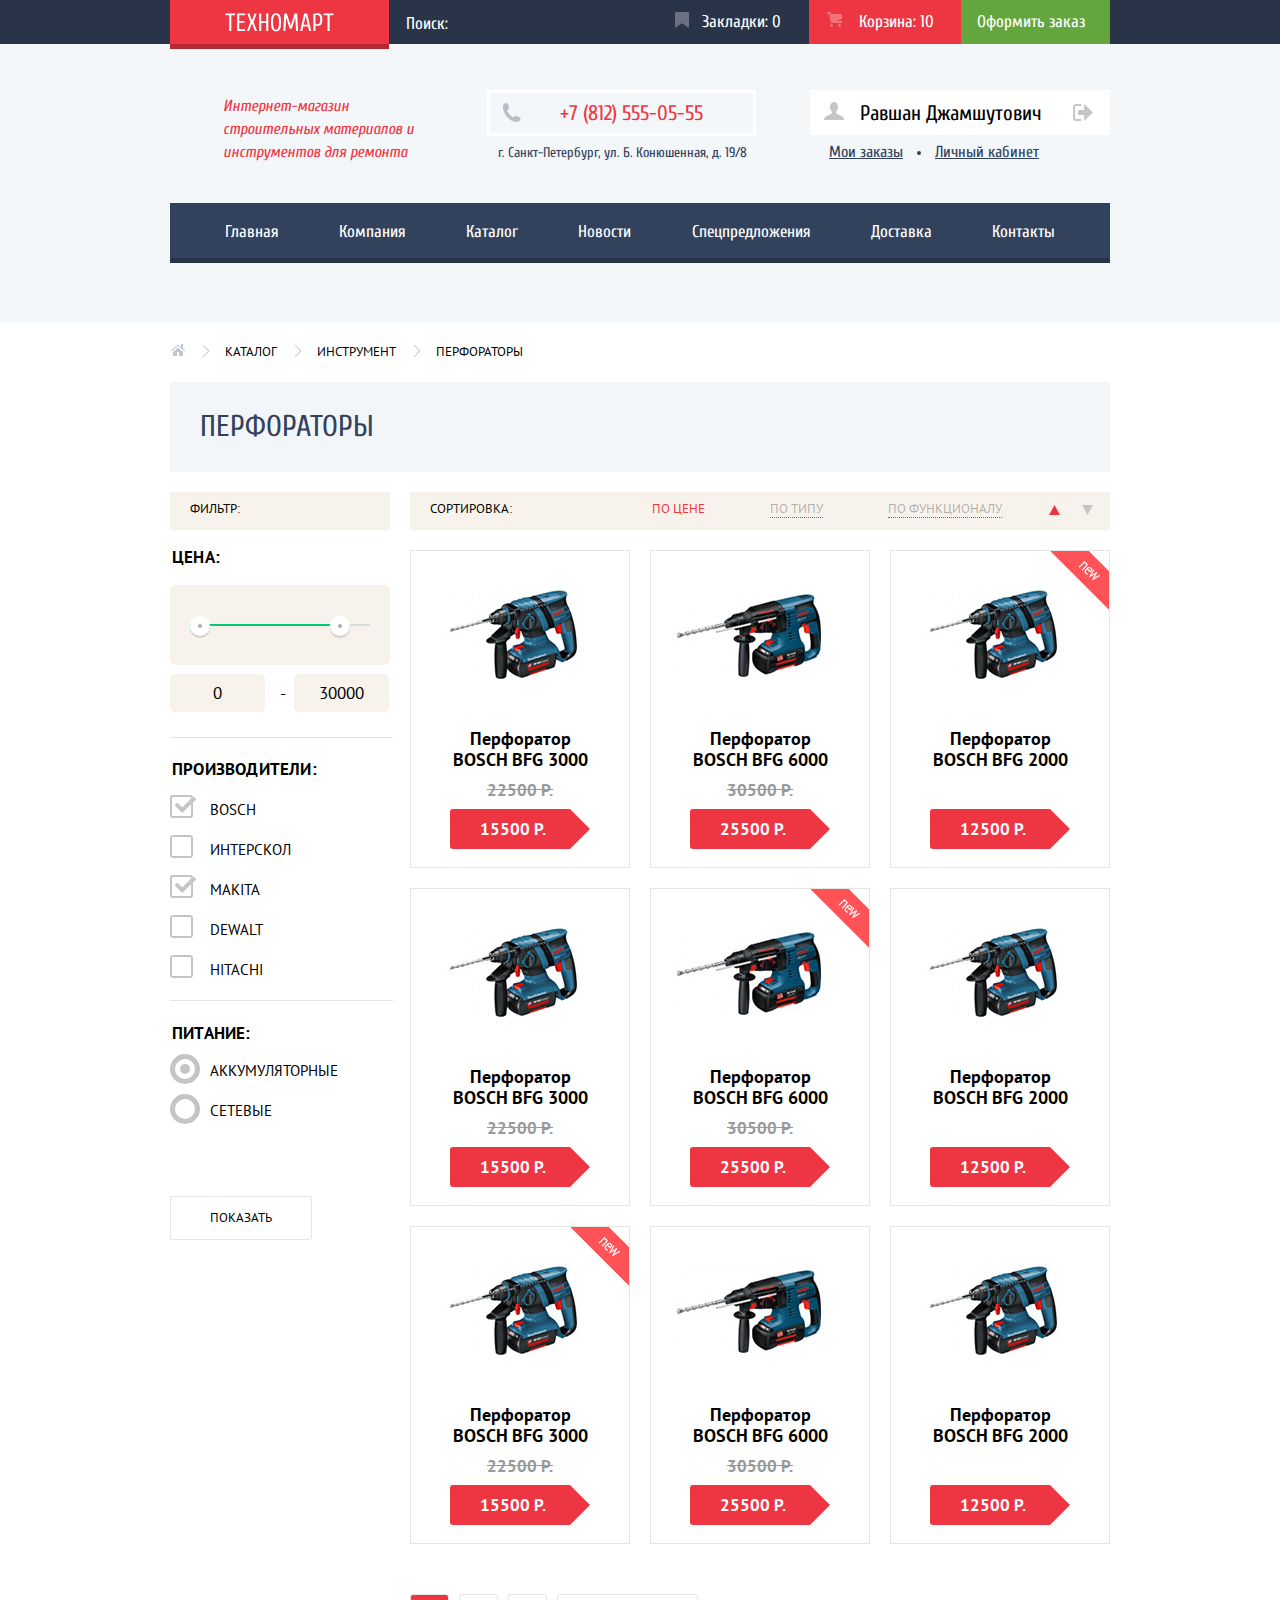
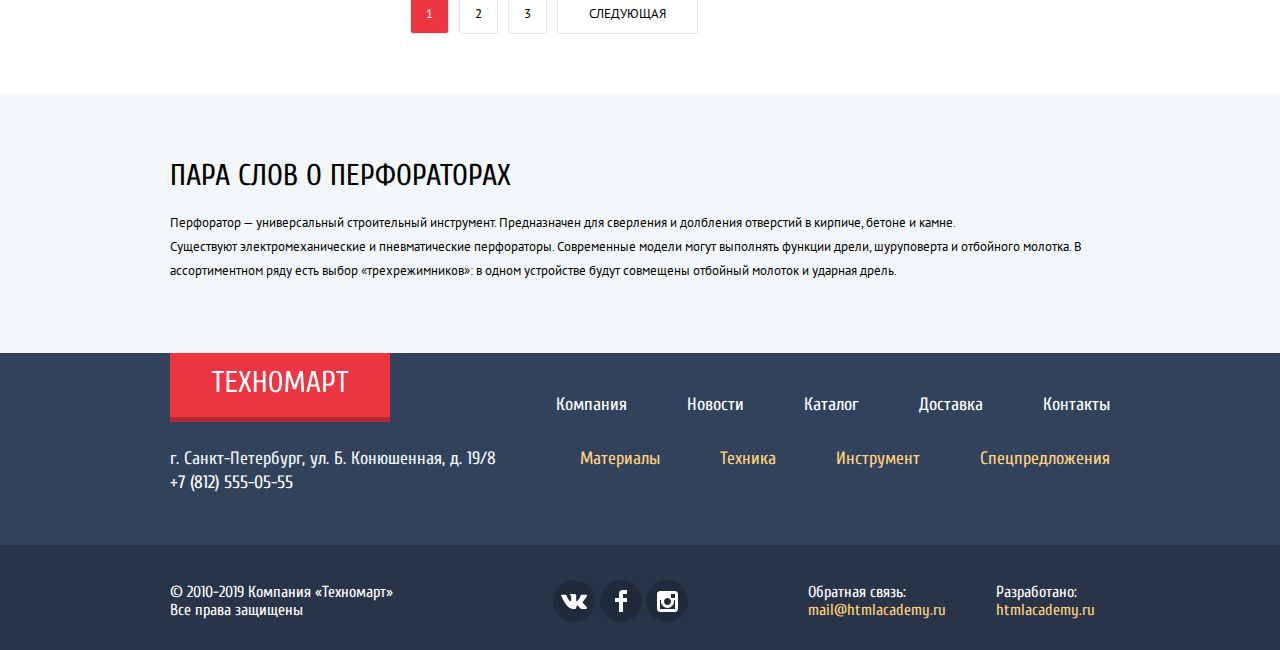
==== commit 8cbeeed5: "Все наработки за отпуск + JavaScript (начало)" ====
--- a/catalog.html
+++ b/catalog.html
@@ -23,7 +23,7 @@
           </div>
           <div class="booking-block">
             <a class="marker" href="#">Закладки: 0</a>
-            <a class="basket" href="#">Корзина: 0</a>
+            <a class="basket full-basket" href="#">Корзина: 10</a>
             <a class="booking" href="#">Оформить заказ</a>
           </div>
         </div>
@@ -179,190 +179,190 @@
               <h2 class="visually-hidden">Каталог товаров</h2>
               <ul class="catalog-list">
                 <li class="catalog-item">
-				  <article class="card-product">
-					<div class="catalog-content">
-					  <img src="img/bosch-bfg-3000.jpg" width="218" height="170" alt="Перфоратор BOSCH BFG 3000"> 
-					</div>
-					<h3>
-					  <a href="#">
-						<span class="catalog-category">Перфоратор BOSCH</span>
-						<span class="catalog-model">BFG 3000</span>
-					  </a>
-					</h3>
-					<div class="catalog-price">
-						<div class="old-price">22 500 Р.</div>
-						<div class="new-price">15 500 Р.</div>
-					</div>
-					<div class="catalog-popup">  <!--Должен появляться при наведение вместо .catalog-content-->
-					  <a class="button-booking" href="#">Купить</a>
-					  <a class="button-marker" href="#">В закладки</a>
-					</div>
-				  </article>  
-                </li>
-                <li class="catalog-item">
-                  <article class="card-product">
-					<div class="catalog-content">
-					  <img src="img/bosch-bfg-6000.jpg" width="218" height="170" alt="Перфоратор BOSCH BFG 6000"> 
-					</div>
-					<h3>
-					  <a href="#">
-						<span class="catalog-category">Перфоратор BOSCH</span>
-						<span class="catalog-model">BFG 6000</span>
-					  </a>
-					</h3>
-					<div class="catalog-price">
-						<div class="old-price">30 500 Р.</div>
-						<div class="new-price">25 500 Р.</div>
-					</div>
-					<div class="catalog-popup">  <!--Должен появляться при наведение вместо .catalog-content-->
-					  <a class="button-booking" href="#">Купить</a>
-					  <a class="button-marker" href="#">В закладки</a>
-					</div>
-				  </article>    
+                  <article class="card-product">
+                    <div class="catalog-content">
+                      <img src="img/bosch-bfg-3000.jpg" width="218" height="170" alt="Перфоратор BOSCH BFG 3000"> 
+                    </div>
+                    <h3>
+                      <a href="#">
+                      <span class="catalog-category">Перфоратор BOSCH</span>
+                      <span class="catalog-model">BFG 3000</span>
+                      </a>
+                    </h3>
+                    <div class="catalog-price">
+                      <div class="old-price">22500 Р.</div>
+                      <div class="new-price">15500 Р.</div>
+                    </div>
+                    <div class="catalog-popup">  
+                      <a class="button-booking" href="#">Купить</a>
+                      <a class="button-marker" href="#">В закладки</a>
+                    </div>
+                  </article>  
+                </li>
+                <li class="catalog-item">
+                  <article class="card-product">
+                    <div class="catalog-content">
+                      <img src="img/bosch-bfg-6000.jpg" width="218" height="170" alt="Перфоратор BOSCH BFG 6000"> 
+                    </div>
+                    <h3>
+                      <a href="#">
+                      <span class="catalog-category">Перфоратор BOSCH</span>
+                      <span class="catalog-model">BFG 6000</span>
+                      </a>
+                    </h3>
+                    <div class="catalog-price">
+                      <div class="old-price">30500 Р.</div>
+                      <div class="new-price">25500 Р.</div>
+                    </div>
+                    <div class="catalog-popup"> 
+                      <a class="button-booking" href="#">Купить</a>
+                      <a class="button-marker" href="#">В закладки</a>
+                    </div>
+                  </article>    
+                </li>
+                <li class="catalog-item  new"> 
+                  <article class="card-product  new">
+                    <div class="catalog-content">
+                      <img src="img/bosch-bfg-2000.jpg" width="218" height="170" alt="Перфоратор BOSCH BFG 2000"> 
+                    </div>
+                    <h3>
+                      <a href="#">
+                      <span class="catalog-category">Перфоратор BOSCH</span>
+                      <span class="catalog-model">BFG 2000</span>
+                      </a>
+                    </h3>
+                    <div class="catalog-price">
+                      <div class="new-price standart-price">12500 Р.</div>
+                    </div>
+                    <div class="catalog-popup">  
+                      <a class="button-booking" href="#">Купить</a>
+                      <a class="button-marker" href="#">В закладки</a>
+                    </div>
+                  </article>
+                </li>
+                <li class="catalog-item">
+                  <article class="card-product">
+                    <div class="catalog-content">
+                      <img src="img/bosch-bfg-3000.jpg" width="218" height="170" alt="Перфоратор BOSCH BFG 3000"> 
+                    </div>
+                    <h3>
+                      <a href="#">
+                      <span class="catalog-category">Перфоратор BOSCH</span>
+                      <span class="catalog-model">BFG 3000</span>
+                      </a>
+                    </h3>
+                    <div class="catalog-price">
+                      <div class="old-price">22500 Р.</div>
+                      <div class="new-price">15500 Р.</div>
+                    </div>
+                    <div class="catalog-popup">  
+                      <a class="button-booking" href="#">Купить</a>
+                      <a class="button-marker" href="#">В закладки</a>
+                    </div>
+                  </article>  
+                </li>
+                <li class="catalog-item">
+                  <article class="card-product  new">
+                    <div class="catalog-content">
+                      <img src="img/bosch-bfg-6000.jpg" width="218" height="170" alt="Перфоратор BOSCH BFG 6000"> 
+                    </div>
+                    <h3>
+                      <a href="#">
+                      <span class="catalog-category">Перфоратор BOSCH</span>
+                      <span class="catalog-model">BFG 6000</span>
+                      </a>
+                    </h3>
+                    <div class="catalog-price">
+                      <div class="old-price">30500 Р.</div>
+                      <div class="new-price">25500 Р.</div>
+                    </div>
+                    <div class="catalog-popup"> 
+                      <a class="button-booking" href="#">Купить</a>
+                      <a class="button-marker" href="#">В закладки</a>
+                    </div>
+                  </article>    
                 </li>
                 <li class="catalog-item"> 
                   <article class="card-product">
-					<div class="catalog-content">
-					  <img src="img/bosch-bfg-2000.jpg" width="218" height="170" alt="Перфоратор BOSCH BFG 2000"> 
-					</div>
-					<h3>
-					  <a href="#">
-						<span class="catalog-category">Перфоратор BOSCH</span>
-						<span class="catalog-model">BFG 2000</span>
-					  </a>
-					</h3>
-					<div class="catalog-price">
-					  <div class="new-price standart-price">12 500 Р.</div>
-					</div>
-					<div class="catalog-popup">  <!--Должен появляться при наведение вместо .catalog-content-->
-					  <a class="button-booking" href="#">Купить</a>
-					  <a class="button-marker" href="#">В закладки</a>
-					</div>
-				  </article>
-                </li>
-                <li class="catalog-item">
-				  <article class="card-product">
-					<div class="catalog-content">
-					  <img src="img/bosch-bfg-3000.jpg" width="218" height="170" alt="Перфоратор BOSCH BFG 3000"> 
-					</div>
-					<h3>
-					  <a href="#">
-						<span class="catalog-category">Перфоратор BOSCH</span>
-						<span class="catalog-model">BFG 3000</span>
-					  </a>
-					</h3>
-					<div class="catalog-price">
-						<div class="old-price">22 500 Р.</div>
-						<div class="new-price">15 500 Р.</div>
-					</div>
-					<div class="catalog-popup">  <!--Должен появляться при наведение вместо .catalog-content-->
-					  <a class="button-booking" href="#">Купить</a>
-					  <a class="button-marker" href="#">В закладки</a>
-					</div>
-				  </article>  
-                </li>
-                <li class="catalog-item">
-                  <article class="card-product">
-					<div class="catalog-content">
-					  <img src="img/bosch-bfg-6000.jpg" width="218" height="170" alt="Перфоратор BOSCH BFG 6000"> 
-					</div>
-					<h3>
-					  <a href="#">
-						<span class="catalog-category">Перфоратор BOSCH</span>
-						<span class="catalog-model">BFG 6000</span>
-					  </a>
-					</h3>
-					<div class="catalog-price">
-						<div class="old-price">30 500 Р.</div>
-						<div class="new-price">25 500 Р.</div>
-					</div>
-					<div class="catalog-popup">  <!--Должен появляться при наведение вместо .catalog-content-->
-					  <a class="button-booking" href="#">Купить</a>
-					  <a class="button-marker" href="#">В закладки</a>
-					</div>
-				  </article>    
+                    <div class="catalog-content">
+                      <img src="img/bosch-bfg-2000.jpg" width="218" height="170" alt="Перфоратор BOSCH BFG 2000"> 
+                    </div>
+                    <h3>
+                      <a href="#">
+                      <span class="catalog-category">Перфоратор BOSCH</span>
+                      <span class="catalog-model">BFG 2000</span>
+                      </a>
+                    </h3>
+                    <div class="catalog-price">
+                      <div class="new-price standart-price">12500 Р.</div>
+                    </div>
+                    <div class="catalog-popup">  
+                      <a class="button-booking" href="#">Купить</a>
+                      <a class="button-marker" href="#">В закладки</a>
+                    </div>
+                  </article>
+                </li>
+                <li class="catalog-item">
+                  <article class="card-product  new">
+                    <div class="catalog-content">
+                      <img src="img/bosch-bfg-3000.jpg" width="218" height="170" alt="Перфоратор BOSCH BFG 3000"> 
+                    </div>
+                    <h3>
+                      <a href="#">
+                      <span class="catalog-category">Перфоратор BOSCH</span>
+                      <span class="catalog-model">BFG 3000</span>
+                      </a>
+                    </h3>
+                    <div class="catalog-price">
+                      <div class="old-price">22500 Р.</div>
+                      <div class="new-price">15500 Р.</div>
+                    </div>
+                    <div class="catalog-popup"> 
+                      <a class="button-booking" href="#">Купить</a>
+                      <a class="button-marker" href="#">В закладки</a>
+                    </div>
+                  </article>  
+                </li>
+                <li class="catalog-item">
+                  <article class="card-product">
+                    <div class="catalog-content">
+                      <img src="img/bosch-bfg-6000.jpg" width="218" height="170" alt="Перфоратор BOSCH BFG 6000"> 
+                    </div>
+                    <h3>
+                      <a href="#">
+                      <span class="catalog-category">Перфоратор BOSCH</span>
+                      <span class="catalog-model">BFG 6000</span>
+                      </a>
+                    </h3>
+                    <div class="catalog-price">
+                      <div class="old-price">30500 Р.</div>
+                      <div class="new-price">25500 Р.</div>
+                    </div>
+                    <div class="catalog-popup"> 
+                      <a class="button-booking" href="#">Купить</a>
+                      <a class="button-marker" href="#">В закладки</a>
+                    </div>
+                  </article>    
                 </li>
                 <li class="catalog-item"> 
                   <article class="card-product">
-					<div class="catalog-content">
-					  <img src="img/bosch-bfg-2000.jpg" width="218" height="170" alt="Перфоратор BOSCH BFG 2000"> 
-					</div>
-					<h3>
-					  <a href="#">
-						<span class="catalog-category">Перфоратор BOSCH</span>
-						<span class="catalog-model">BFG 2000</span>
-					  </a>
-					</h3>
-					<div class="catalog-price">
-					  <div class="new-price standart-price">12 500 Р.</div>
-					</div>
-					<div class="catalog-popup">  <!--Должен появляться при наведение вместо .catalog-content-->
-					  <a class="button-booking" href="#">Купить</a>
-					  <a class="button-marker" href="#">В закладки</a>
-					</div>
-				  </article>
-                </li>
-				<li class="catalog-item">
-				  <article class="card-product">
-					<div class="catalog-content">
-					  <img src="img/bosch-bfg-3000.jpg" width="218" height="170" alt="Перфоратор BOSCH BFG 3000"> 
-					</div>
-					<h3>
-					  <a href="#">
-						<span class="catalog-category">Перфоратор BOSCH</span>
-						<span class="catalog-model">BFG 3000</span>
-					  </a>
-					</h3>
-					<div class="catalog-price">
-						<div class="old-price">22 500 Р.</div>
-						<div class="new-price">15 500 Р.</div>
-					</div>
-					<div class="catalog-popup">  <!--Должен появляться при наведение вместо .catalog-content-->
-					  <a class="button-booking" href="#">Купить</a>
-					  <a class="button-marker" href="#">В закладки</a>
-					</div>
-				  </article>  
-                </li>
-                <li class="catalog-item">
-                  <article class="card-product">
-					<div class="catalog-content">
-					  <img src="img/bosch-bfg-6000.jpg" width="218" height="170" alt="Перфоратор BOSCH BFG 6000"> 
-					</div>
-					<h3>
-					  <a href="#">
-						<span class="catalog-category">Перфоратор BOSCH</span>
-						<span class="catalog-model">BFG 6000</span>
-					  </a>
-					</h3>
-					<div class="catalog-price">
-						<div class="old-price">30 500 Р.</div>
-						<div class="new-price">25 500 Р.</div>
-					</div>
-					<div class="catalog-popup">  <!--Должен появляться при наведение вместо .catalog-content-->
-					  <a class="button-booking" href="#">Купить</a>
-					  <a class="button-marker" href="#">В закладки</a>
-					</div>
-				  </article>    
-                </li>
-                <li class="catalog-item"> 
-                  <article class="card-product">
-					<div class="catalog-content">
-					  <img src="img/bosch-bfg-2000.jpg" width="218" height="170" alt="Перфоратор BOSCH BFG 2000"> 
-					</div>
-					<h3>
-					  <a href="#">
-						<span class="catalog-category">Перфоратор BOSCH</span>
-						<span class="catalog-model">BFG 2000</span>
-					  </a>
-					</h3>
-					<div class="catalog-price">
-					  <div class="new-price standart-price">12 500 Р.</div>
-					</div>
-					<div class="catalog-popup">  <!--Должен появляться при наведение вместо .catalog-content-->
-					  <a class="button-booking" href="#">Купить</a>
-					  <a class="button-marker" href="#">В закладки</a>
-					</div>
-				  </article>
+                    <div class="catalog-content">
+                      <img src="img/bosch-bfg-2000.jpg" width="218" height="170" alt="Перфоратор BOSCH BFG 2000"> 
+                    </div>
+                    <h3>
+                      <a href="#">
+                      <span class="catalog-category">Перфоратор BOSCH</span>
+                      <span class="catalog-model">BFG 2000</span>
+                      </a>
+                    </h3>
+                    <div class="catalog-price">
+                      <div class="new-price standart-price">12500 Р.</div>
+                    </div>
+                    <div class="catalog-popup"> 
+                      <a class="button-booking" href="#">Купить</a>
+                      <a class="button-marker" href="#">В закладки</a>
+                    </div>
+                  </article>
                 </li>
               </ul>
             </section>
@@ -444,6 +444,14 @@
           </p>
         </div>
       </div>
+      <div class="popup-product-in-basket">
+        <p>Товар добавлен в корзину</p>
+        <div class="button-block">
+          <a class="button-send" href="#">Оформить заказ</a>
+          <a class="button-shopping" href="catalog.html">Продолжить покупки</a>  
+        </div>
+        <button class="close-popup" type="button"><span class="visually-hidden">Закрыть</span></button>
+      </div>
     </footer> 
   </body>
 </html>
--- a/css/style.css
+++ b/css/style.css
@@ -53,7 +53,7 @@
 }
 
 .logo {
-  padding: 10px 55px 9px 55px;
+  padding: 13px 55px 6px 55px;
 
   background-color: #ee3643;
   box-shadow: 0 5px 0 0 rgba(0, 0, 0, 0.24),
@@ -66,6 +66,63 @@
 }
 
 .search {
+  width: 270px;
+  background-color: #293449;  
+}
+
+.search:hover {
+  background-color: #212a3a;
+}
+
+.search:hover svg {
+  fill: rgba(255,255,255,1);
+}
+
+.search:active {
+  background-color: #293449;
+}
+
+.search:active svg {
+  fill: rgba(255,255,255,0.3);  
+}
+
+.search label {
+  display: inline-block;
+  margin: 0;
+  width: 17px;
+  padding: 10px 15px 11px 17px;
+}
+
+.search svg {
+  fill: rgba(255,255,255,0.3);
+}
+
+.search input {
+  border: none;
+  padding-top: 15px;
+  padding-bottom: 11px;  
+  background-color: transparent;
+  font: inherit;
+  color: #ffffff;
+}
+
+.search input:focus {
+  color: #000000;
+  background-color: #ffffff; 
+}
+
+.search input::-webkit-input-placeholder {
+  color: #ffffff;
+ } 
+
+ .search input::-moz-placeholder {
+  color: #ffffff;
+ }
+
+
+
+/*
+.search {
   position: relative;
 
   padding: 10px 0 9px 50px;
@@ -111,6 +168,8 @@
 .search input:focus {
   background-color: #ffffff;
 }
+*/
+
 
 .top-header a {
   color: #ffffff;
@@ -118,12 +177,13 @@
 
 .booking-block {
   display: flex;
+  width: 455px;
 }
 
 .marker {
   position: relative;
 
-  padding: 10px 28px 9px 44px;
+  padding: 13px 28px 6px 44px;
 }
 
 .marker::before {
@@ -151,7 +211,11 @@
 .basket {
   position: relative;
 
-  padding: 10px 30px 9px 50px;
+  padding: 13px 27px 6px 50px;
+}
+
+.full-basket {
+  background-color: #ee3643; 
 }
 
 .basket::before {
@@ -177,7 +241,8 @@
 }
 
 .booking {
-  padding: 10px 20px 9px 20px;
+  padding: 13px 25px 6px 16px;
+
 
   background-color: #63a63e;
 }
@@ -197,8 +262,8 @@
   display: flex;
   justify-content: space-between;
   align-items: flex-start;
-  padding-top: 40px;
-  padding-bottom: 40px;
+  padding-top: 46px;
+  padding-bottom: 35px;
   min-height: 78px;
 }
 
@@ -207,6 +272,7 @@
   width: 196px;
   margin: 0;
   padding-left: 53px;
+  padding-top: 5px;
 
   font-style: italic;
   font-weight: normal;
@@ -217,6 +283,7 @@
 
 .contact-header {
   width: 270px;
+  padding-left: 15px;
 }
 
 .phone-numder a {
@@ -328,8 +395,8 @@
 
 .user-name svg {
   fill: #c5c5c5;
-  padding-left: 10px; 
-  padding-right: 14px;
+  padding-left: 14px; 
+  padding-right: 11px;
 }
 
 .user-name:hover svg,
@@ -364,8 +431,8 @@
   flex-wrap: wrap;
   margin: 0;
   padding: 0;
-  padding-top: 8px;
-  padding-left: 17px;
+  padding-top: 5px;
+  padding-left: 19px;
 
   list-style: none;
 }
@@ -415,7 +482,9 @@
   justify-content: space-around;
   margin: 0;
   padding: 0;
-  box-shadow: inset 0px -5px 0 0 #293449;
+  padding-left: 25px;
+  padding-right: 25px;
+  box-shadow: inset 0 -5px 0 0 #293449;
 
   list-style: none;
 
@@ -442,9 +511,8 @@
 }
 
 /*main - index.html*/
-
 .offers-block {
-  margin-top: 60px;
+  margin-top: 59px;
   margin-bottom: 55px;
 }
 
@@ -453,8 +521,7 @@
   padding: 0;
 
   font-weight: bold;
-  font-size: 24px;
-  line-height: 30px;
+
   font-family: "Cuprum", "Arial", sans-serif;
   color: #ffffff;
 }
@@ -466,9 +533,11 @@
 .delivery-offers h3 {
   position: relative;
 
-  padding-top: 23px;
+  padding-top: 21px;
   padding-bottom: 12px;
   padding-left: 23px;
+  font-size: 24px;
+  line-height: 30px;
 }
 
 .offers-block a {
@@ -476,8 +545,8 @@
   min-width: 86px;
   margin-right: 140px;
   margin-left: 25px;
-  padding-top: 10px;
-  padding-bottom: 12px;
+  padding-top: 11px;
+  padding-bottom: 10px;
 
   font-size: 14px;
   line-height: 18px;
@@ -607,29 +676,35 @@
 }
 
 .slider-item {
-  padding-top: 27px;
-  padding-bottom: 22px;
-  padding-left: 24px;
+  padding-top: 25px;
+  padding-bottom: 23px;
+  padding-left: 25px;
 }
 
 .slider-item-title {
   margin: 0;
   padding: 0;
 
+  font-size: 36px;
+  line-height: 36px;
+  font-weight: bold;  
+
   text-transform: uppercase;
 }
 
 .slider-item p {
   margin: 0;
-  padding-top: 5px;
+  padding-top: 2px;
   padding-bottom: 5px;
+  font-size: 18px;
+  line-height: 24px;
 }
 
 .slider-item a {
   width: 100px;
   margin: 0;
   margin-top: 115px;
-  padding: 12px 45px 12px 49px;
+  padding: 11px 45px 9px 49px;
 
   background-color: #ee3643;
   border-radius: 3px;
@@ -670,7 +745,7 @@
   position: absolute;
   top: 215px;
   left: 50%;
-  z-index: 100;
+  z-index: 2;
 }
 
 .slider-controls i {
@@ -699,13 +774,39 @@
   border-radius: 50%;
 }
 
+.back-slider {
+  width: 22px;
+  height: 40px;
+  background-color: transparent;
+  background-image: url("../img/icon-left.svg");
+  border: 0;
+
+  cursor: pointer;
+  position: absolute;
+  top: 114px;
+  left: 25px;
+}
+
+.next-slider {
+  width: 22px;
+  height: 40px;
+  background-color: transparent;
+  background-image: url("../img/icon-right.svg");
+  border: 0;
+
+  cursor: pointer;
+  position: absolute;
+  top: 114px;
+  right: 25px;
+}
+
 .popular-product-header,
 .popular-brands-header {
   display: flex;
   justify-content: space-between;
   align-items: center;
   margin-bottom: 20px;
-  padding: 30px 25px;
+  padding: 25px 25px;
 
   background-color: #f9f5f0;
 }
@@ -725,6 +826,7 @@
 
 .popular-product-header a.button,
 .popular-brands-header a.button {
+  font-family: "Cuprum", "Arial", sans-serif;
   font-size: 14px;
   line-height: 18px;
   color: #ffffff;
@@ -746,16 +848,18 @@
 }
 
 .popular-product-header .button {
-  min-width: 170px;
-  padding: 10px 55px;
+  min-width: 155px;
+  padding: 10px 50px;
 
   border-radius: 3px;
 }
 
 .popular-brands-header .button {
-  padding: 10px 70px;
+  min-width: 155px;
+  padding: 10px 50px;
 
   border-radius: 3px;
+  text-align: center;
 }
 
 .popular-list {
@@ -777,9 +881,10 @@
 
 .card-product h3 {
   margin: 0;
-  padding: 9px 30px;
+  padding: 0 30px 5px 30px;
 
   text-align: center;
+  line-height: 20px;
 }
 
 .catalog-category,
@@ -795,7 +900,7 @@
 }
 
 .old-price {
-  padding-bottom: 12px;
+  padding-bottom: 10px;
 
   font-weight: bold;
   font-size: 17px;
@@ -810,7 +915,7 @@
 
   width: 80px;
   margin: 0 auto;
-  margin-bottom: 20px;
+  margin-bottom: 18px;
   padding: 11px 30px;
 
   font-weight: bold;
@@ -837,7 +942,7 @@
 }
 
 .standart-price {
-  margin-top: 35px;
+  margin-top: 33px;
 }
 
 .card-product {
@@ -848,7 +953,7 @@
   position: absolute;
   top: 4px;
   left: 42px;
-  z-index: 10;
+  z-index: 1;
 
   padding: 40px 0;
 
@@ -930,12 +1035,30 @@
   border: 3px solid #32425c;
 }
 
+.card-product.new {
+  position: relative;
+}
+
+.card-product.new::after {
+  content: "";
+  position: absolute;
+  top: 0;
+  right: 0;
+  z-index: 2;
+
+  width: 59px;
+  height: 60px;
+
+  background-image: url("../img/new-flag.png");
+  background-repeat: no-repeat;
+}
+
 .popular-brands-list {
   display: flex;
   flex-wrap: wrap;
   justify-content: space-between;
   margin: 0;
-  margin-bottom: 65px;
+  margin-bottom: 63px;
   padding: 0;
 
   list-style: none;
@@ -968,8 +1091,8 @@
 
 .services {
   margin-bottom: 50px;
-  padding-top: 50px;
-  padding-bottom: 50px;
+  padding-top: 52px;
+  padding-bottom: 52px;
 
   background-color: #f4f7f9;
 }
@@ -995,7 +1118,7 @@
 .services-text {
   margin: 0;
   padding: 0;
-  padding-top: 15px;
+  padding-top: 10px;
   padding-bottom: 10px;
 }
 
@@ -1032,12 +1155,12 @@
   width: 240px;
   padding-top: 16px;
   padding-bottom: 15px;
-  padding-left: 35px;
+  padding-left: 25px;
 
   font-weight: bold;
   font-size: 21px;
   line-height: 30px;
-  font-family: Cuprum;
+  font-family: "Cuprum", "Arial", sans-serif;
   text-align: left;
   color: #ffffff;
 
@@ -1080,7 +1203,7 @@
   content: "";
   position: absolute;
   top: 67px;
-  left: 138px;
+  left: 150px;
 
   width: 468px;
   height: 261px;
@@ -1091,7 +1214,7 @@
 .delivery-text {
   width: 275px;
   margin: 0;
-  padding: 13px 0;
+  padding: 7px 0;
 }
 
 .warranty {
@@ -1115,7 +1238,7 @@
 .warranty-text {
   width: 379px;
   margin: 0;
-  padding: 13px 0;
+  padding: 7px 0;
 }
 
 .credit {
@@ -1138,7 +1261,7 @@
 
 .credit-text {
   margin: 0;
-  padding: 13px 0;
+  padding: 7px 0;
 } 
 
 .credit a {
@@ -1192,13 +1315,19 @@
 
 .about-company p {
   margin: 0;
-  padding: 12px 0;
+  padding: 5px 0;
+}
+
+p.delivery-company {
+  margin: 0;
+  padding: 20px 0 10px 0;
+  width: 390px;
 }
 
 .about-company a {
   display: block;
   width: 140px;
-  margin-top: 32px;
+  margin-top: 27px;
   padding: 10px 40px;
 
   font-size: 14px;
@@ -1262,7 +1391,7 @@
 .contact p {
   width: 180px;
   margin: 0;
-  padding: 12px 0 30px 0;
+  padding: 5px 0 30px 0;
 }
 
 .contact .button {
@@ -1294,11 +1423,10 @@
 
 .contact .map {
   display: block;
-  padding-bottom: 40px;
+  padding-bottom: 35px;
 }
 
 /*Футер*/
-
 .footer-top {
   font-weight: normal;
   font-size: 18px;
@@ -1318,7 +1446,7 @@
 
 .footer-top .logo {
   margin: 0;
-  padding: 20px 41px;
+  padding: 17px 41px;
 
   box-shadow: 0 5px 0 0 rgba(0, 0, 0, 0.24),
   0 5px 0 0 #ee3643;
@@ -1418,7 +1546,7 @@
   display: flex;
   justify-content: space-between;
   align-items: center;
-  padding-top: 35px; /*уточнити*/
+  padding-top: 35px; 
   padding-bottom: 28px;
 }
 
@@ -1428,7 +1556,6 @@
   padding: 0;
   padding-right: 160px;
 }
-
 
 .social-footer-list {
   display: flex;
@@ -1509,13 +1636,12 @@
 }
 
 /*Основное содержание catalog.html*/
-
 .breadcrumbs {
   display: flex;
   justify-content: flex-start;
   margin: 0;
   margin-top: 10px;
-  margin-bottom: 13px;
+  margin-bottom: 11px;
   padding: 10px 20px 10px  0;
 
   list-style: none;
@@ -1561,7 +1687,7 @@
   font-weight: normal;
   font-size: 30px;
   line-height: 30px;
-  font-family: Cuprum;
+  font-family: "Cuprum", "Arial", sans-serif;
   color: #32425c;
   text-transform: uppercase;
 
@@ -1585,8 +1711,8 @@
 
 .sorting h2 {
   margin: 0;
-  padding-top: 10px;
-  padding-bottom: 10px;
+  padding-top: 8px;
+  padding-bottom: 12px;
   padding-left: 20px;
   padding-right: 120px;
 
@@ -1602,9 +1728,8 @@
   display: flex;
   justify-content: space-between;
   width: 480px;
-/*нужно дополнить (см. макет)*/
-  margin: 0;
-  padding: 5px 17px 5px 20px;
+  margin: 0;
+  padding: 3px 17px 7px 20px;
 
   list-style: none;
 }
@@ -1637,7 +1762,7 @@
 .down-up-block {
   display: flex;
   justify-content: space-between;
-  width: 43px;
+  width: 60px;
   padding-right: 17px;
   padding-left: 30px;
 }
@@ -1656,8 +1781,8 @@
 
 .filters h2 {
   margin: 0;
-  padding-top: 10px;
-  padding-bottom: 10px;
+  padding-top: 8px;
+  padding-bottom: 12px;
   padding-left: 20px;
 
   font-style: normal;
@@ -1718,13 +1843,13 @@
 .filter-brands legend {
   display: block; 
   border-top: 1px solid #e5e5e5; 
-  padding-top: 20px; 
-  padding-bottom: 13px; 
+  padding-top: 16px; 
+  padding-bottom: 16px; 
   padding-right: 76px;
 }
 
 .filter-battery legend {
-  padding-top: 12px;
+  padding-top: 17px;
   padding-bottom: 13px; 
   padding-right: 142px;
   border-top: 1px solid #e5e5e5; 
@@ -1805,6 +1930,7 @@
   border: none;
   border-radius: 5px;
 }
+
 .max-price input {
   margin-left: 8px;
 }
@@ -1816,7 +1942,7 @@
 }
 
 .filter-battery li {
-  margin-bottom: 15px; 
+  margin-bottom: 20px; 
   padding-left: 40px; 
 }
 
@@ -1868,7 +1994,7 @@
 }
 
 .filter-brands li {
-  margin-bottom: 15px; 
+  margin-bottom: 20px; 
   padding-left: 40px; 
 }
 
@@ -1898,7 +2024,6 @@
   background-image: url(../img/checkbox-off.svg);
 }
 
-
 .filter-input-checked:checked + label::after {
   content: "";
   left: -40px;
@@ -1916,9 +2041,8 @@
   padding: 12px 39px;
   background-color: #ffffff; 
   border: 1px solid #e5e5e5;
-  border-radius 2px;
+  border-radius: 2px;
   cursor: pointer;
-
 }
 
 .filter-button:hover,
@@ -1964,17 +2088,18 @@
 }
 
 .pagination-item a {
+  display: block;
   margin-right: 10px;
-  padding: 10px 14px;
+  padding: 10px 15px;
 
   font-size: 13px;
-  line-height: 1.38;
+  line-height: 18px;
   font-family: "PT Sans", "Arial", sans-serif;
   color: #000000;
   text-transform: uppercase;
 
   border: 1px solid #e5e5e5;
-  border-radius: 2px;
+  border-radius: 3px;
 }
 
 .pagination-item.next a {
@@ -1999,7 +2124,7 @@
 
 .perforator {
   padding-top: 57px;
-  padding-bottom: 58px;
+  padding-bottom: 60px;
 
   background-color: #f4f7f9;
 }
@@ -2011,7 +2136,7 @@
   font-weight: normal;
   font-size: 30px;
   line-height: 30px;
-  font-family: Cuprum;
+  font-family: "Cuprum", "Arial", sans-serif;
   color: #000000;
   text-transform: uppercase;
 } 
@@ -2021,12 +2146,13 @@
   padding: 10px 0;
 } 
 
-/*попап - пересмотреть*/
+/*попапы*/
 .popup-message {
   display: none;
   position: fixed;
   top: 185px;
   left: 50%;
+  z-index: 3;
   margin-left: -310px;
   font-size: 18px;
   line-height: 18px;
@@ -2036,7 +2162,7 @@
   background-color: #ffffff;
   border-top: 7px solid #ee3643;
   width: 620px;
-  box-shadow: 0px 20px 40px 0 rgba(0, 0, 0, 0.75);
+  box-shadow: 0 20px 40px 0 rgba(0, 0, 0, 0.75);
 }
 
 .form-block {
@@ -2104,7 +2230,6 @@
   border: 2px solid #ee3643;
 }
 
-
 .button-block {
   display: flex;
   justify-content: space-between;
@@ -2160,7 +2285,7 @@
 
   position: absolute;
   top: 9px;
-  left: 0px;
+  left: 0;
 
   width: 21px;
   height: 3px;
@@ -2185,6 +2310,8 @@
   top: 25px;
   left: 50%;
   margin-left: -470px;
+  z-index: 3;
+  box-shadow: 0 20px 40px 0 rgba(0, 0, 0, 0.75);
 }
 
 .popup-product-in-basket {
@@ -2192,6 +2319,7 @@
   position: fixed;
   top: 185px;
   left: 50%;
+  z-index: 3;
   margin-left: -310px;
 
   font-size: 30px;
@@ -2206,7 +2334,7 @@
   background-position: 81px 48px;
   border-top: 7px solid #ee3643;
   width: 620px;
-  box-shadow: 0px 20px 40px 0 rgba(41, 52, 73, 0.75);
+  box-shadow: 0 20px 40px 0 rgba(41, 52, 73, 0.75);
 }
 
 .popup-product-in-basket p {
@@ -2248,3 +2376,7 @@
   padding: 12px 48px 12px 44px;
   border-radius: 3px;
 }
+
+.popup-show {
+  display: block;
+}
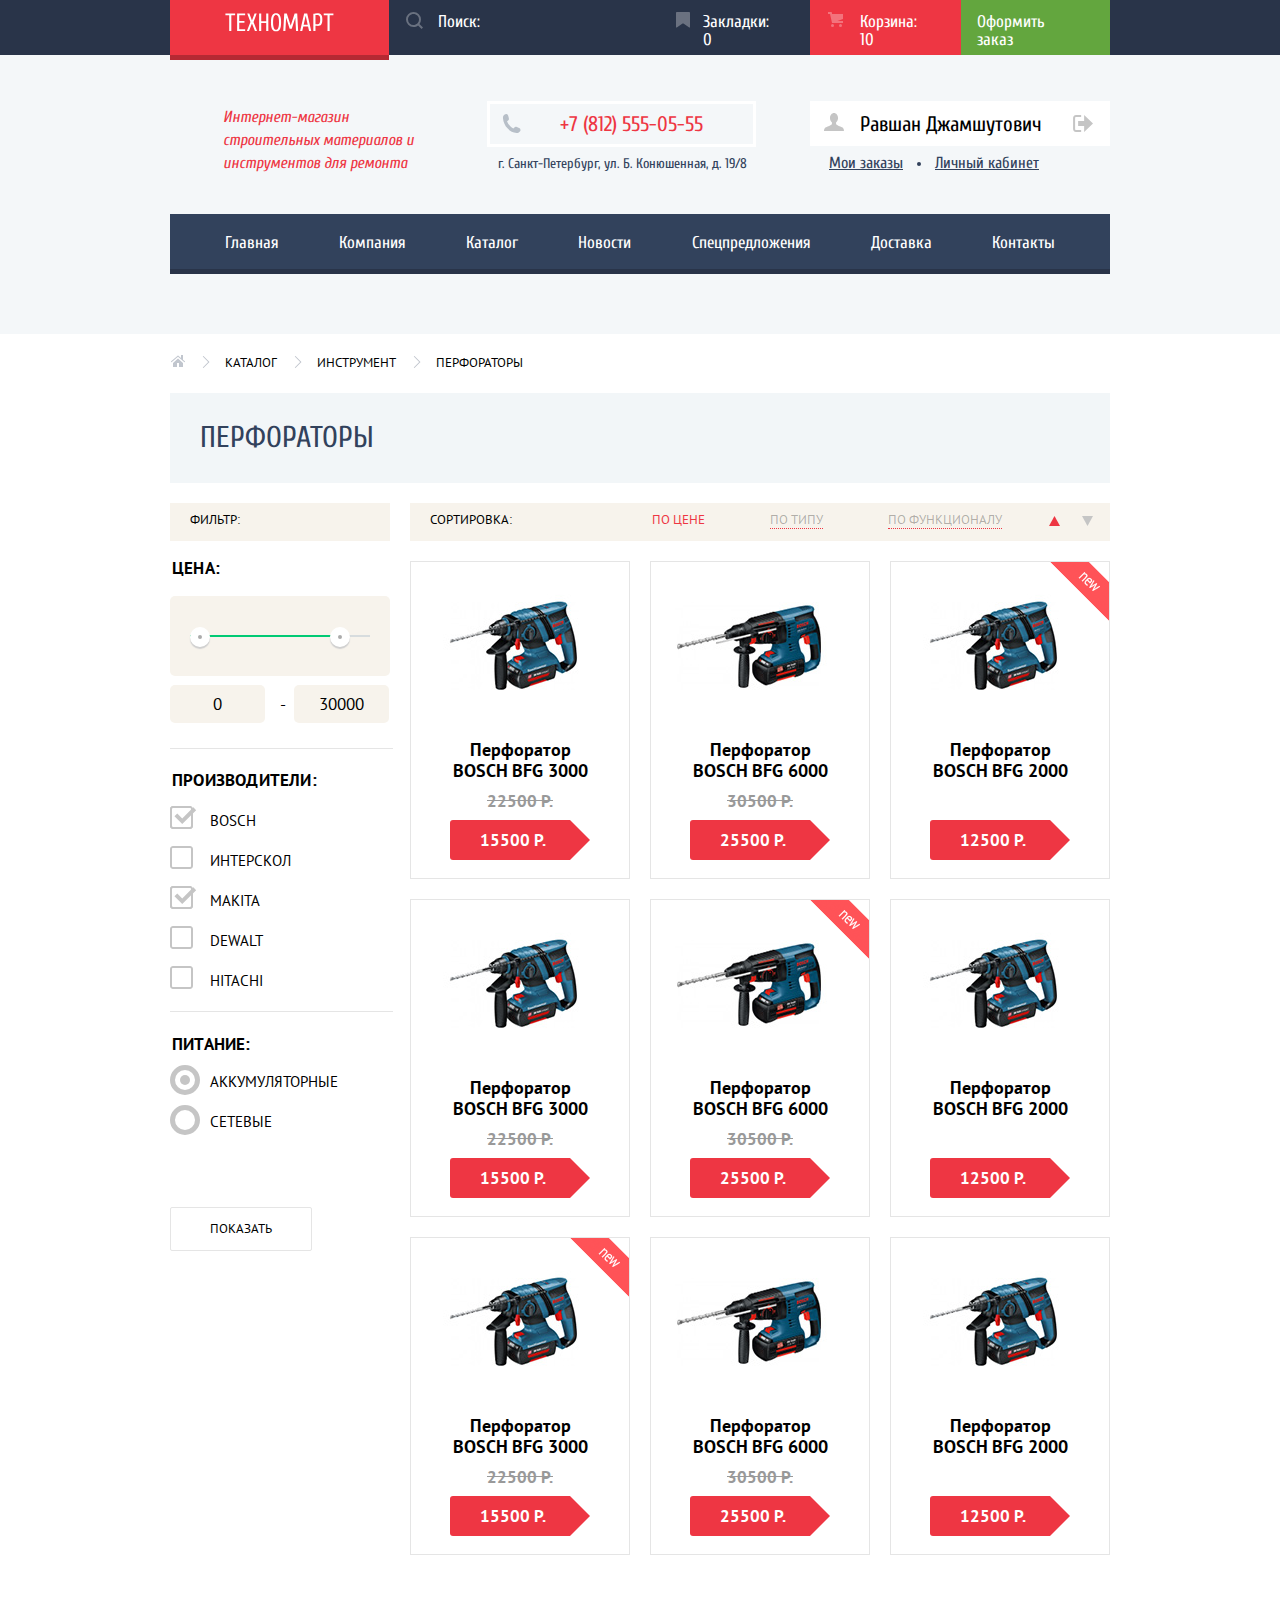
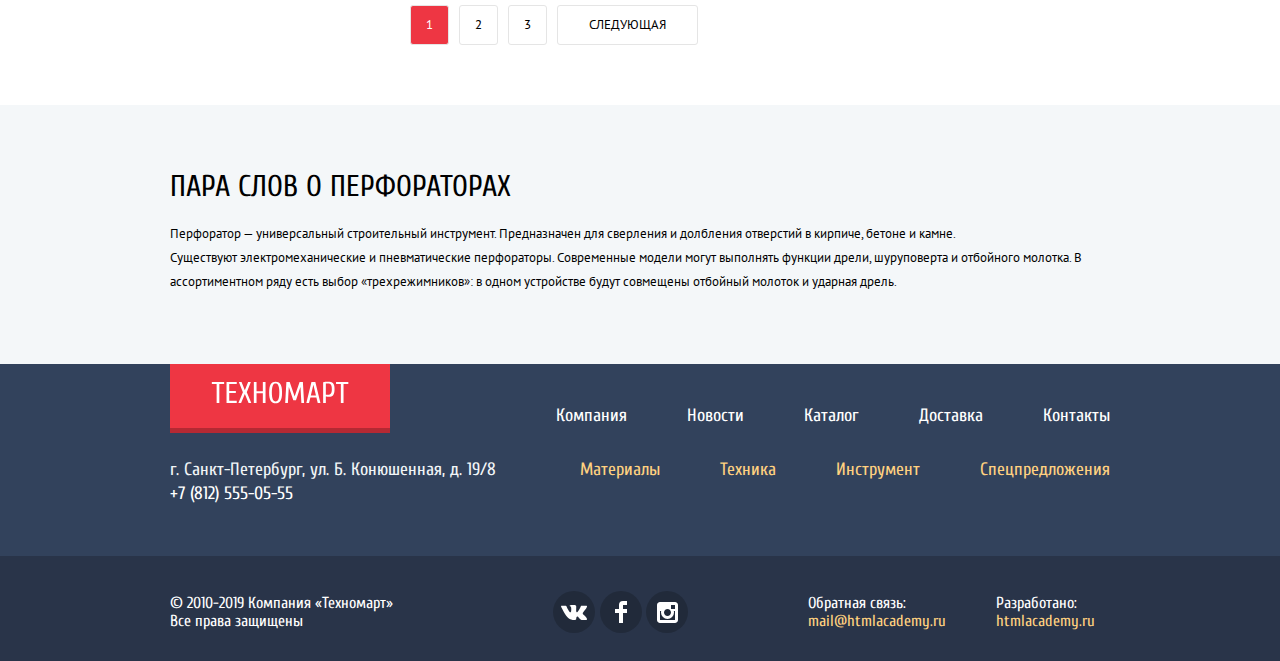
==== commit 71230880: "Готова форма поиска" ====
--- a/catalog.html
+++ b/catalog.html
@@ -16,8 +16,10 @@
           </a>
           <div class="search">
             <form action="#" method="get">
-              <label for="search">Поиск:</label>
-              <input type="search" name="search" id="search">
+              <label for="search">
+                <span class="visually-hidden">Поиск:</span>
+              </label>
+              <input class="search-input" type="search" name="search" id="search" placeholder="Поиск:">
               <button class="visually-hidden" type="submit">Поиск</button>
             </form>
           </div>
--- a/css/style.css
+++ b/css/style.css
@@ -66,110 +66,60 @@
 }
 
 .search {
-  width: 270px;
+  position: relative;
+}
+
+.search input {
+  width: 270px; 
+  font: inherit;
+  border: none;
+  padding-top: 13px;
+  padding-bottom: 11px;  
+  padding-left: 49px;
   background-color: #293449;  
-}
-
-.search:hover {
+  background-image: url("../img/icon-search.svg");
+  background-position: 17px 12px;
+  background-repeat: no-repeat;
+  cursor: pointer;
+}
+
+.search input:hover {
   background-color: #212a3a;
-}
-
-.search:hover svg {
-  fill: rgba(255,255,255,1);
-}
-
-.search:active {
+  background-image: url("../img/icon-search-hover.svg");
+  background-position: 17px 12px;
+  background-repeat: no-repeat;
+}
+
+.search input:active {
   background-color: #293449;
-}
-
-.search:active svg {
-  fill: rgba(255,255,255,0.3);  
-}
-
-.search label {
-  display: inline-block;
-  margin: 0;
-  width: 17px;
-  padding: 10px 15px 11px 17px;
-}
-
-.search svg {
-  fill: rgba(255,255,255,0.3);
-}
-
-.search input {
-  border: none;
-  padding-top: 15px;
-  padding-bottom: 11px;  
-  background-color: transparent;
-  font: inherit;
-  color: #ffffff;
-}
-
-.search input:focus {
-  color: #000000;
-  background-color: #ffffff; 
-}
-
-.search input::-webkit-input-placeholder {
-  color: #ffffff;
- } 
-
- .search input::-moz-placeholder {
-  color: #ffffff;
- }
-
-
-
-/*
-.search {
-  position: relative;
-
-  padding: 10px 0 9px 50px;
-}
-
-.search::before {
-  content: "";
-  position: absolute;
-  top: 11px;
-  left: 17px;
-
-  width: 17px;
-  height: 17px;
-
   background-image: url("../img/icon-search.svg");
-  opacity: 0.3;
-}
-
-.search:hover::before,
-.search:focus::before {
-  opacity: 1;
-}
-
-.search input {
-  font: inherit;
-
-  background-color: #293449;
-  border: none;
-}
-
-.search:hover {
-  background-color: #212a3a;
-}
-
-.search:focus {
-  background-color: #ffffff;
-}
-
-.search:hover input {
-  background-color: #212a3a;
+  background-position: 17px 12px;
+  background-repeat: no-repeat;
 }
 
 .search input:focus {
   background-color: #ffffff;
-}
-*/
-
+  background-image: url("../img/icon-search-focus.svg");
+  background-position: 17px 12px;
+  background-repeat: no-repeat;
+  cursor: default;
+}
+
+.search input::-webkit-input-placeholder {
+  color:#ffffff;
+}
+
+.search input::-moz-placeholder {
+  color:#ffffff;
+}
+
+.search input:-moz-placeholder {
+  color:#ffffff;
+}
+
+.search input:-ms-input-placeholder {
+  color:#ffffff;
+}
 
 .top-header a {
   color: #ffffff;
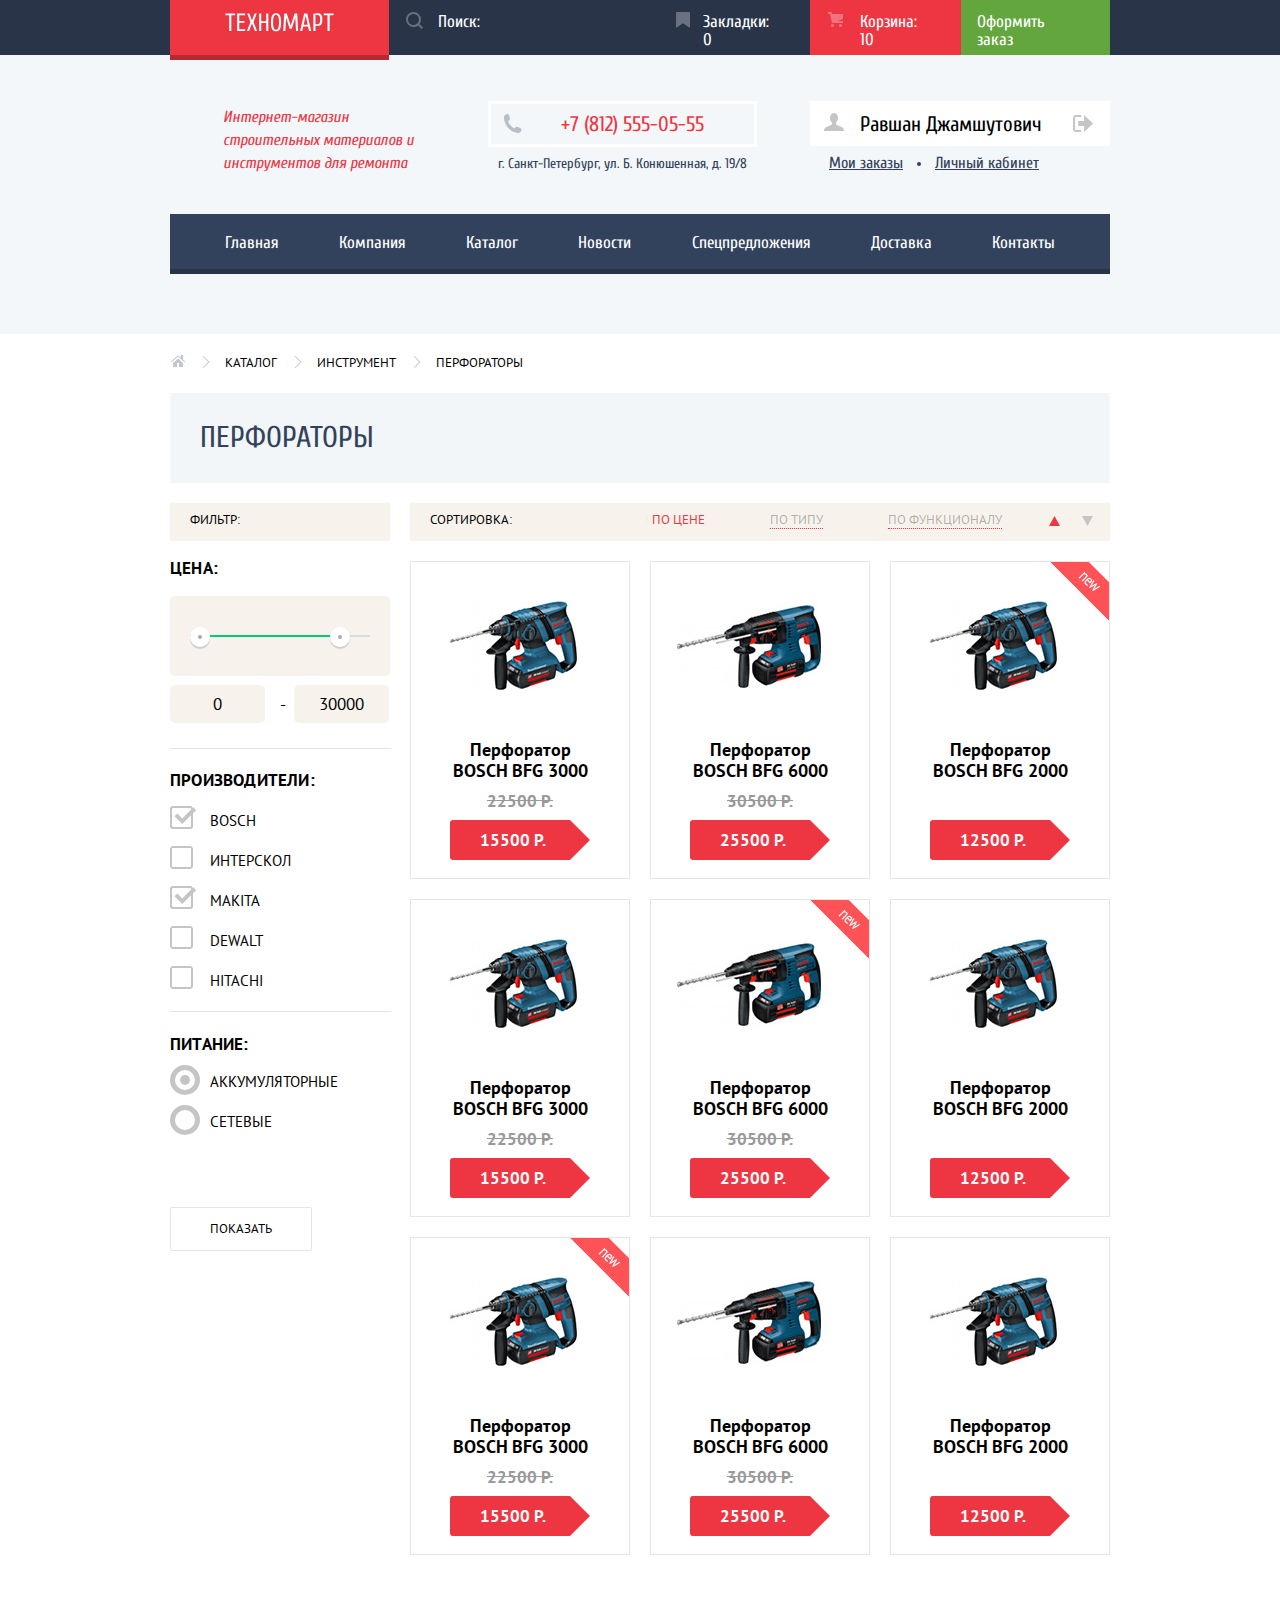
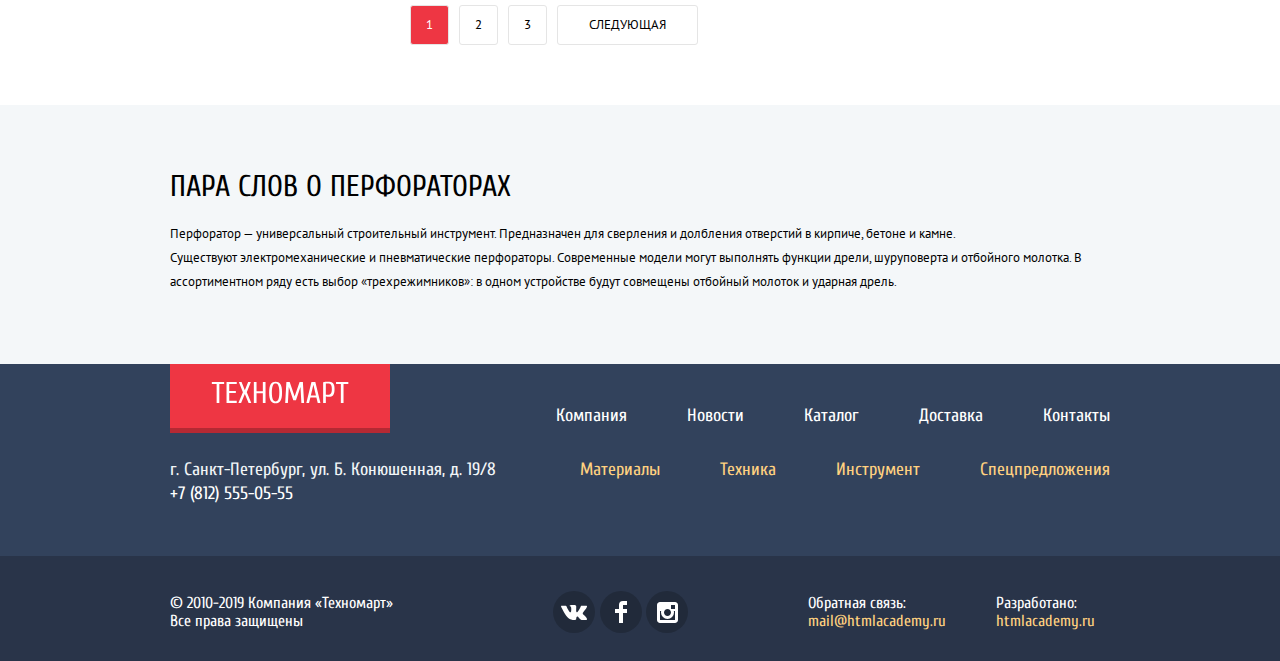
==== commit 3c0f9cc5: "тесстирование в браузерах (исправление ошибок)" ====
--- a/catalog.html
+++ b/catalog.html
@@ -3,8 +3,8 @@
   <head>
     <meta charset="utf-8">
     <title>HTML Academy: Техномарт</title>
-    <link href="https://fonts.googleapis.com/css?family=Cuprum:400,400i,700|PT+Sans:400,700&display=swap&subset=cyrillic" rel="stylesheet">
-    <link href="css/normalize.css" rel="slylesheet">
+    <link href="https://fonts.googleapis.com/css?family=Cuprum:400,400i,700%7CPT+Sans:400,700&display=swap&subset=cyrillic" rel="stylesheet">
+    <link href="css/normalize.css" rel="stylesheet">
     <link href="css/style.css" rel="stylesheet">
   </head>
   <body>
@@ -17,7 +17,7 @@
           <div class="search">
             <form action="#" method="get">
               <label for="search">
-                <span class="visually-hidden">Поиск:</span>
+                <span class="visually-hidden">Форма поиска</span>
               </label>
               <input class="search-input" type="search" name="search" id="search" placeholder="Поиск:">
               <button class="visually-hidden" type="submit">Поиск</button>
@@ -106,8 +106,8 @@
                     <div class="toggle toggle-max"></div>      
                   </div>
                   <div class="price-controls">
-                      <label class="min-price"><input name="min-price" type="text" value="0"></label> 
-                      <label class="max-price">-<input name="max-price" type="text" value="30000">
+                    <label class="min-price"><input name="min-price" type="text" value="0"></label> 
+                    <label class="max-price">-<input name="max-price" type="text" value="30000"></label> 
                   </div>
                 </div>
               </fieldset>
@@ -162,15 +162,14 @@
               </ul>
               <div class="down-up-block">
                 <a class="up active" href="#">
-                  <svg version="1.1" id="Layer_1" xmlns="http://www.w3.org/2000/svg" xmlns:xlink="http://www.w3.org/1999/xlink" x="0px" y="0px"
+                  <svg version="1.1" xmlns="http://www.w3.org/2000/svg" xmlns:xlink="http://www.w3.org/1999/xlink" x="0px" y="0px"
                     width="11px" height="10px" viewBox="0 0 11 10" enable-background="new 0 0 11 10" xml:space="preserve">
                     <polygon points="5.5,0 0,10 11,10 "/>
                   </svg>                 
                   <span class="visually-hidden">Сортировать по возврастанию</span>
                 </a>
                 <a class="down" href="#">
-                  <svg version="1.1" id="Layer_1" xmlns="http://www.w3.org/2000/svg" xmlns:xlink="http://www.w3.org/1999/xlink" x="0px" y="0px"
-                  width="11px" height="10px" viewBox="0 0 11 10" enable-background="new 0 0 11 10" xml:space="preserve">
+                  <svg version="1.1" xmlns="http://www.w3.org/2000/svg" xmlns:xlink="http://www.w3.org/1999/xlink" x="0px" y="0px" width="11px" height="10px" viewBox="0 0 11 10" enable-background="new 0 0 11 10" xml:space="preserve">
                     <polyline points="5.5,10 0,0 11,0 "/>
                   </svg>
                   <span class="visually-hidden down">Сортировать по убыванию</span>
--- a/css/style.css
+++ b/css/style.css
@@ -111,10 +111,12 @@
 
 .search input::-moz-placeholder {
   color:#ffffff;
+  opacity: 1;
 }
 
 .search input:-moz-placeholder {
   color:#ffffff;
+  opacity: 1;
 }
 
 .search input:-ms-input-placeholder {
@@ -232,7 +234,6 @@
 }
 
 .contact-header {
-  width: 270px;
   padding-left: 15px;
 }
 
@@ -651,10 +652,10 @@
 }
 
 .slider-item a {
-  width: 100px;
+  width: 110px;
   margin: 0;
   margin-top: 115px;
-  padding: 11px 45px 9px 49px;
+  padding: 11px 40px 9px 44px;
 
   background-color: #ee3643;
   border-radius: 3px;
@@ -702,6 +703,7 @@
   position: relative;
 
   display: inline-block;
+  vertical-align: center;
   width: 10px;
   height: 10px;
 
@@ -905,6 +907,7 @@
   left: 42px;
   z-index: 1;
 
+
   padding: 40px 0;
 
   background-color: rgba(255,255,255,0.9);
@@ -914,8 +917,17 @@
   display: none;
 }
 
-.card-product:hover .catalog-popup {
+.popular-item:hover .catalog-popup {
   display: block;
+}
+
+.catalog-item:hover .catalog-popup {
+  display: block;
+}
+
+.popular-item:hover,
+.catalog-item:hover {
+  box-shadow: 0px 10px 25px 0 rgba(41, 52, 73, 0.5);
 }
 
 .button-booking {
@@ -1019,13 +1031,14 @@
   justify-content: center;
   align-items: center;
   margin-bottom: 20px;
+  max-width: 100%;
 }
 
 .popular-brands-list a {
   width: 218px;
   min-height: 145px;
+  display: flex;
   justify-content: center;
-  display: flex;
   align-items: center;
   border: 1px solid #eaeaea;
 }
@@ -1861,6 +1874,7 @@
 
 .price-controls label {
   display: inline-block;
+  vertical-align: center;
   width: 50%;
 
   font-size: 17px;
@@ -1921,6 +1935,10 @@
  
   border: 5px solid  #c5c5c5;
   border-radius: 50%; 
+}
+
+.filter-input-radio:hover + label::before {
+  border-color: #b5b5b5;
 }
 
 .filter-input-radio:checked + label::after {
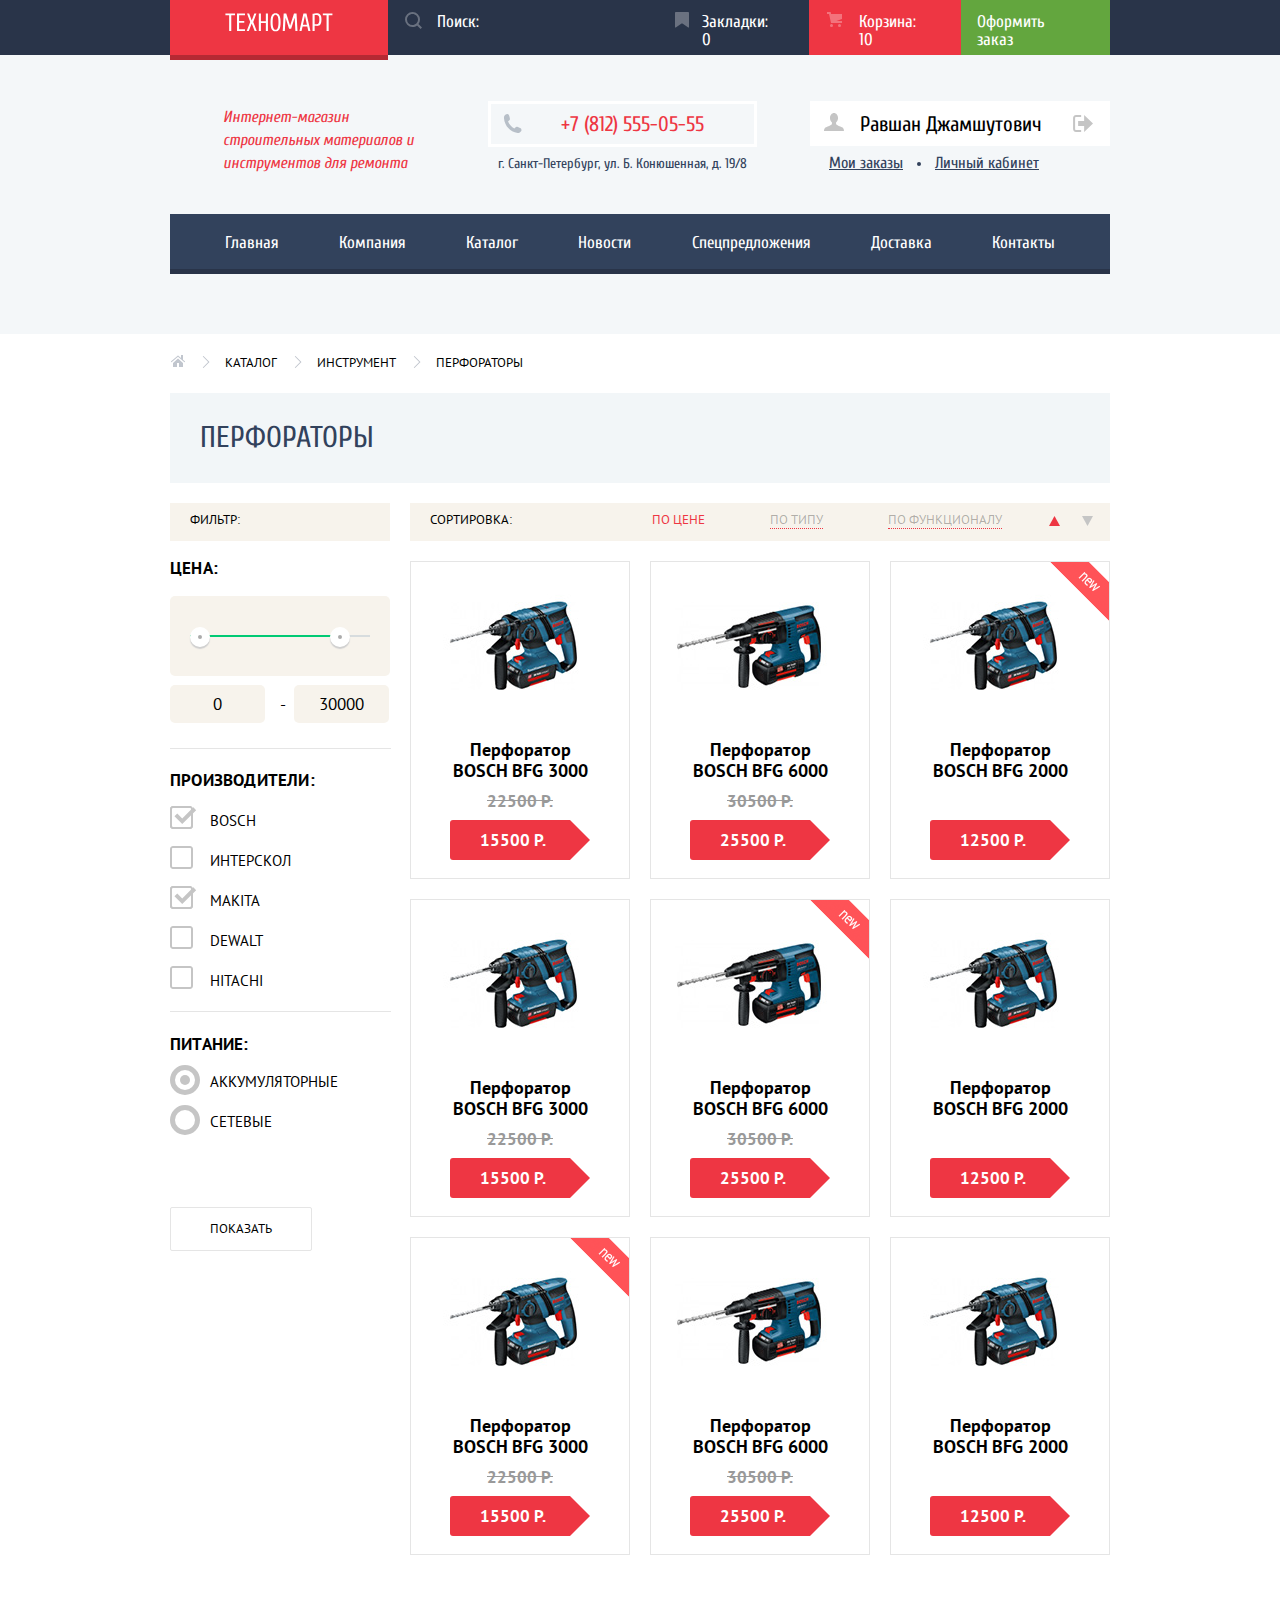
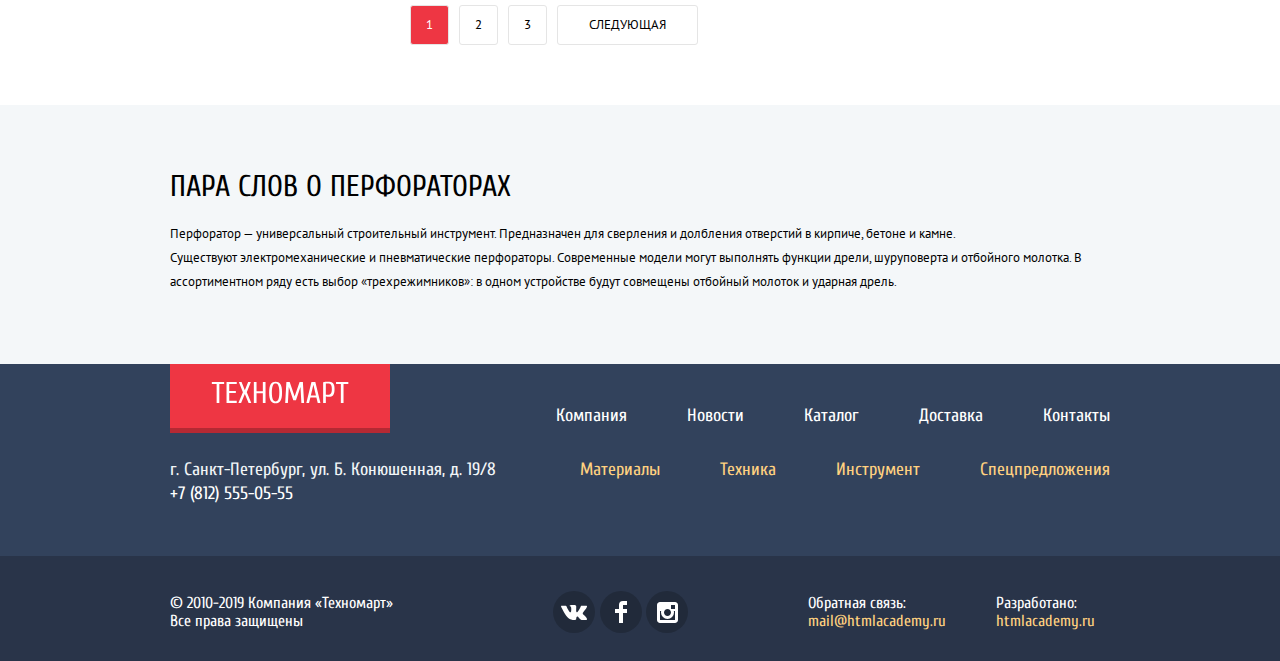
==== commit 1dbc6477: "JS реализация" ====
--- a/catalog.html
+++ b/catalog.html
@@ -19,7 +19,7 @@
               <label for="search">
                 <span class="visually-hidden">Форма поиска</span>
               </label>
-              <input class="search-input" type="search" name="search" id="search" placeholder="Поиск:">
+              <input id="search" type="search" name="search" id="search" placeholder="Поиск:">
               <button class="visually-hidden" type="submit">Поиск</button>
             </form>
           </div>
@@ -186,8 +186,8 @@
                     </div>
                     <h3>
                       <a href="#">
-                      <span class="catalog-category">Перфоратор BOSCH</span>
-                      <span class="catalog-model">BFG 3000</span>
+                        <span class="catalog-category">Перфоратор BOSCH</span>
+                        <span class="catalog-model">BFG 3000</span>
                       </a>
                     </h3>
                     <div class="catalog-price">
@@ -207,8 +207,8 @@
                     </div>
                     <h3>
                       <a href="#">
-                      <span class="catalog-category">Перфоратор BOSCH</span>
-                      <span class="catalog-model">BFG 6000</span>
+                        <span class="catalog-category">Перфоратор BOSCH</span>
+                        <span class="catalog-model">BFG 6000</span>
                       </a>
                     </h3>
                     <div class="catalog-price">
@@ -228,8 +228,8 @@
                     </div>
                     <h3>
                       <a href="#">
-                      <span class="catalog-category">Перфоратор BOSCH</span>
-                      <span class="catalog-model">BFG 2000</span>
+                        <span class="catalog-category">Перфоратор BOSCH</span>
+                        <span class="catalog-model">BFG 2000</span>
                       </a>
                     </h3>
                     <div class="catalog-price">
@@ -248,8 +248,8 @@
                     </div>
                     <h3>
                       <a href="#">
-                      <span class="catalog-category">Перфоратор BOSCH</span>
-                      <span class="catalog-model">BFG 3000</span>
+                        <span class="catalog-category">Перфоратор BOSCH</span>
+                        <span class="catalog-model">BFG 3000</span>
                       </a>
                     </h3>
                     <div class="catalog-price">
@@ -269,8 +269,8 @@
                     </div>
                     <h3>
                       <a href="#">
-                      <span class="catalog-category">Перфоратор BOSCH</span>
-                      <span class="catalog-model">BFG 6000</span>
+                        <span class="catalog-category">Перфоратор BOSCH</span>
+                        <span class="catalog-model">BFG 6000</span>
                       </a>
                     </h3>
                     <div class="catalog-price">
@@ -290,8 +290,8 @@
                     </div>
                     <h3>
                       <a href="#">
-                      <span class="catalog-category">Перфоратор BOSCH</span>
-                      <span class="catalog-model">BFG 2000</span>
+                        <span class="catalog-category">Перфоратор BOSCH</span>
+                        <span class="catalog-model">BFG 2000</span>
                       </a>
                     </h3>
                     <div class="catalog-price">
@@ -310,8 +310,8 @@
                     </div>
                     <h3>
                       <a href="#">
-                      <span class="catalog-category">Перфоратор BOSCH</span>
-                      <span class="catalog-model">BFG 3000</span>
+                        <span class="catalog-category">Перфоратор BOSCH</span>
+                        <span class="catalog-model">BFG 3000</span>
                       </a>
                     </h3>
                     <div class="catalog-price">
@@ -331,8 +331,8 @@
                     </div>
                     <h3>
                       <a href="#">
-                      <span class="catalog-category">Перфоратор BOSCH</span>
-                      <span class="catalog-model">BFG 6000</span>
+                        <span class="catalog-category">Перфоратор BOSCH</span>
+                        <span class="catalog-model">BFG 6000</span>
                       </a>
                     </h3>
                     <div class="catalog-price">
@@ -352,8 +352,8 @@
                     </div>
                     <h3>
                       <a href="#">
-                      <span class="catalog-category">Перфоратор BOSCH</span>
-                      <span class="catalog-model">BFG 2000</span>
+                        <span class="catalog-category">Перфоратор BOSCH</span>
+                        <span class="catalog-model">BFG 2000</span>
                       </a>
                     </h3>
                     <div class="catalog-price">
@@ -413,7 +413,7 @@
       <div class="footer-copyright">
         <div class="container">
           <p class="copyright">
-            &copy; 2010-2019 Компания &laquo;Техномарт&raquo;<br> 
+            &copy; 2010-2019 Компания &laquo;Техномарт&raquo; 
             Все права защищены 
           </p>
           <div class="social-footer">
@@ -445,14 +445,15 @@
           </p>
         </div>
       </div>
-      <div class="popup-product-in-basket">
-        <p>Товар добавлен в корзину</p>
-        <div class="button-block">
-          <a class="button-send" href="#">Оформить заказ</a>
-          <a class="button-shopping" href="catalog.html">Продолжить покупки</a>  
-        </div>
-        <button class="close-popup" type="button"><span class="visually-hidden">Закрыть</span></button>
+    </footer> 
+    <div class="popup-product-in-basket">
+      <p>Товар добавлен в корзину</p>
+      <div class="button-block">
+        <a class="button-send" href="#">Оформить заказ</a>
+        <a class="button-shopping" href="catalog.html">Продолжить покупки</a>  
       </div>
-    </footer> 
+      <button class="close-popup" type="button"><span class="visually-hidden">Закрыть</span></button>
+    </div>
+    <script src="js/script-inner.js"></script>   
   </body>
 </html>
--- a/css/style.css
+++ b/css/style.css
@@ -6,6 +6,10 @@
   line-height: 24px;
   font-family: "PT Sans", "Arial", sans-serif;
   color: #000000;
+}
+
+img {
+  max-width: 100%;
 }
 
 a {
@@ -70,57 +74,61 @@
 }
 
 .search input {
-  width: 270px; 
+  width: 270px;
+  padding-top: 13px;
+  padding-bottom: 11px;
+  padding-left: 49px;
+
   font: inherit;
+
+  background-color: #293449;
+  background-image: url("../img/icon-search.svg");
+  background-repeat: no-repeat;
+  background-position: 17px 12px;
   border: none;
-  padding-top: 13px;
-  padding-bottom: 11px;  
-  padding-left: 49px;
-  background-color: #293449;  
-  background-image: url("../img/icon-search.svg");
-  background-position: 17px 12px;
-  background-repeat: no-repeat;
   cursor: pointer;
 }
 
 .search input:hover {
   background-color: #212a3a;
   background-image: url("../img/icon-search-hover.svg");
+  background-repeat: no-repeat;
   background-position: 17px 12px;
-  background-repeat: no-repeat;
 }
 
 .search input:active {
   background-color: #293449;
   background-image: url("../img/icon-search.svg");
+  background-repeat: no-repeat;
   background-position: 17px 12px;
-  background-repeat: no-repeat;
 }
 
 .search input:focus {
   background-color: #ffffff;
   background-image: url("../img/icon-search-focus.svg");
+  background-repeat: no-repeat;
   background-position: 17px 12px;
-  background-repeat: no-repeat;
   cursor: default;
 }
 
 .search input::-webkit-input-placeholder {
-  color:#ffffff;
+  color: #ffffff;
 }
 
 .search input::-moz-placeholder {
-  color:#ffffff;
+  color: #ffffff;
+
   opacity: 1;
 }
 
 .search input:-moz-placeholder {
-  color:#ffffff;
+  color: #ffffff;
+
   opacity: 1;
 }
 
 .search input:-ms-input-placeholder {
-  color:#ffffff;
+  color: #ffffff;
 }
 
 .top-header a {
@@ -167,7 +175,7 @@
 }
 
 .full-basket {
-  background-color: #ee3643; 
+  background-color: #ee3643;
 }
 
 .basket::before {
@@ -195,7 +203,6 @@
 .booking {
   padding: 13px 25px 6px 16px;
 
-
   background-color: #63a63e;
 }
 
@@ -214,17 +221,17 @@
   display: flex;
   justify-content: space-between;
   align-items: flex-start;
+  min-height: 78px;
   padding-top: 46px;
   padding-bottom: 35px;
-  min-height: 78px;
 }
 
 .index-page-title,
 .page-description {
   width: 196px;
   margin: 0;
+  padding-top: 5px;
   padding-left: 53px;
-  padding-top: 5px;
 
   font-style: italic;
   font-weight: normal;
@@ -283,7 +290,6 @@
 .user-navigation a {
   display: block;
   margin-left: 10px;
- 
 }
 
 .user-navigation a:hover,
@@ -310,18 +316,19 @@
 }
 
 .login-link {
+  min-width: 93px;
   padding: 12px 14px;
-  min-width: 93px;
 }
 
 .login-link svg {
+  padding-right: 14px;
+
   fill: #c5c5c5;
-  padding-right: 14px;
 }
 
 .login-link:hover svg,
 .login-link:focus svg {
-  fill: #32425C;
+  fill: #32425c;
 }
 
 .login-link:active svg {
@@ -345,14 +352,15 @@
 }
 
 .user-name svg {
+  padding-right: 11px;
+  padding-left: 14px;
+
   fill: #c5c5c5;
-  padding-left: 14px; 
-  padding-right: 11px;
 }
 
 .user-name:hover svg,
 .user-name:focus svg {
-  fill: #32425C
+  fill: #32425c;
 }
 
 .user-name:active svg {
@@ -362,15 +370,16 @@
 .exit {
   display: block;
   padding-top: 14px;
+  padding-right: 10px;
   padding-bottom: 6px;
-  padding-left: 30px; 
-  padding-right: 10px; 
-  fill:  #c5c5c5;
+  padding-left: 30px;
+
+  fill: #c5c5c5;
 }
 
 .exit:hover svg,
 .exit:focus svg {
-  fill: #32425C;  
+  fill: #32425c;
 }
 
 .exit:active svg {
@@ -433,13 +442,13 @@
   justify-content: space-around;
   margin: 0;
   padding: 0;
+  padding-right: 25px;
   padding-left: 25px;
-  padding-right: 25px;
+
+  list-style: none;
+
+  background-color: #32425c;
   box-shadow: inset 0 -5px 0 0 #293449;
-
-  list-style: none;
-
-  background-color: #32425c;
 }
 
 .main-navigation a {
@@ -458,6 +467,7 @@
 
 .main-navigation a:active {
   color: rgba(255, 255, 255, 0.5);
+
   background-color: #1d2739;
 }
 
@@ -472,7 +482,6 @@
   padding: 0;
 
   font-weight: bold;
-
   font-family: "Cuprum", "Arial", sans-serif;
   color: #ffffff;
 }
@@ -487,6 +496,7 @@
   padding-top: 21px;
   padding-bottom: 12px;
   padding-left: 23px;
+
   font-size: 24px;
   line-height: 30px;
 }
@@ -609,6 +619,7 @@
 .slider-wrapper {
   position: relative;
 
+  order: -1;
   width: 620px;
   height: 239px;
 
@@ -616,7 +627,6 @@
   color: #ffffff;
 
   background-color: #a0522d;
-  order: -1;
 }
 
 .slider-list {
@@ -636,10 +646,9 @@
   margin: 0;
   padding: 0;
 
+  font-weight: bold;
   font-size: 36px;
   line-height: 36px;
-  font-weight: bold;  
-
   text-transform: uppercase;
 }
 
@@ -647,6 +656,7 @@
   margin: 0;
   padding-top: 2px;
   padding-bottom: 5px;
+
   font-size: 18px;
   line-height: 24px;
 }
@@ -703,9 +713,10 @@
   position: relative;
 
   display: inline-block;
-  vertical-align: center;
   width: 10px;
   height: 10px;
+
+  vertical-align: center;
 
   background: #ffffff;
   border-radius: 50%;
@@ -727,29 +738,31 @@
 }
 
 .back-slider {
+  position: absolute;
+  top: 114px;
+  left: 25px;
+
   width: 22px;
   height: 40px;
+
   background-color: transparent;
   background-image: url("../img/icon-left.svg");
   border: 0;
-
   cursor: pointer;
+}
+
+.next-slider {
   position: absolute;
   top: 114px;
-  left: 25px;
-}
-
-.next-slider {
+  right: 25px;
+
   width: 22px;
   height: 40px;
+
   background-color: transparent;
   background-image: url("../img/icon-right.svg");
   border: 0;
-
   cursor: pointer;
-  position: absolute;
-  top: 114px;
-  right: 25px;
 }
 
 .popular-product-header,
@@ -778,9 +791,9 @@
 
 .popular-product-header a.button,
 .popular-brands-header a.button {
-  font-family: "Cuprum", "Arial", sans-serif;
   font-size: 14px;
   line-height: 18px;
+  font-family: "Cuprum", "Arial", sans-serif;
   color: #ffffff;
   text-transform: uppercase;
 
@@ -810,8 +823,9 @@
   min-width: 155px;
   padding: 10px 50px;
 
+  text-align: center;
+
   border-radius: 3px;
-  text-align: center;
 }
 
 .popular-list {
@@ -835,8 +849,8 @@
   margin: 0;
   padding: 0 30px 5px 30px;
 
+  line-height: 20px;
   text-align: center;
-  line-height: 20px;
 }
 
 .catalog-category,
@@ -907,7 +921,6 @@
   left: 42px;
   z-index: 1;
 
-
   padding: 40px 0;
 
   background-color: rgba(255,255,255,0.9);
@@ -927,7 +940,7 @@
 
 .popular-item:hover,
 .catalog-item:hover {
-  box-shadow: 0px 10px 25px 0 rgba(41, 52, 73, 0.5);
+  box-shadow: 0 10px 25px 0 rgba(41, 52, 73, 0.5);
 }
 
 .button-booking {
@@ -1030,17 +1043,27 @@
   display: flex;
   justify-content: center;
   align-items: center;
+  max-width: 100%;
   margin-bottom: 20px;
-  max-width: 100%;
 }
 
 .popular-brands-list a {
+  position: relative;
+
   width: 218px;
   min-height: 145px;
-  display: flex;
-  justify-content: center;
-  align-items: center;
+
   border: 1px solid #eaeaea;
+}
+
+.popular-brands-list img {
+  position: absolute;
+  top: 0;
+  right: 0;
+  bottom: 0;
+  left: 0;
+
+  margin: auto;
 }
 
 .popular-brands-list li:hover,
@@ -1189,7 +1212,7 @@
 .warranty::after {
   content: "";
   position: absolute;
-  top: 46px;
+  top: 45px;
   left: 239px;
 
   width: 389px;
@@ -1213,7 +1236,7 @@
 .credit::after {
   content: "";
   position: absolute;
-  top: 45px;
+  top: 42px;
   left: 165px;
 
   width: 465px;
@@ -1248,7 +1271,7 @@
   background-color: #ca2c37;
 }
 
-.credit a:active { 
+.credit a:active {
   background-color: #ba2732;
 }
 
@@ -1282,9 +1305,9 @@
 }
 
 p.delivery-company {
+  width: 390px;
   margin: 0;
   padding: 20px 0 10px 0;
-  width: 390px;
 }
 
 .about-company a {
@@ -1380,7 +1403,7 @@
 }
 
 .about-company a:active,
-.contact .button:active { 
+.contact .button:active {
   background-color: #ba2732;
 }
 
@@ -1509,15 +1532,15 @@
   display: flex;
   justify-content: space-between;
   align-items: center;
-  padding-top: 35px; 
+  padding-top: 35px;
   padding-bottom: 28px;
 }
 
 .copyright {
-  width: 230px;
-  margin: 0;
-  padding: 0;
-  padding-right: 160px;
+  width: 235px;
+  margin: 0;
+  padding: 0;
+  padding-right: 155px;
 }
 
 .social-footer-list {
@@ -1636,7 +1659,7 @@
   width: 8px;
   height: 12px;
 
-  background-image: url("../img/icon-right-small.svg"); 
+  background-image: url("../img/icon-right-small.svg");
 }
 
 .page-title {
@@ -1675,9 +1698,9 @@
 .sorting h2 {
   margin: 0;
   padding-top: 8px;
+  padding-right: 120px;
   padding-bottom: 12px;
   padding-left: 20px;
-  padding-right: 120px;
 
   font-style: normal;
   font-weight: normal;
@@ -1795,27 +1818,29 @@
 
 .filter-battery {
   margin-top: 20px;
-  margin-bottom: 75px; 
+  margin-bottom: 75px;
 }
 
 .filter-price legend {
   padding-top: 12px;
-  padding-bottom: 13px; 
+  padding-bottom: 13px;
 }
 
 .filter-brands legend {
-  display: block; 
-  border-top: 1px solid #e5e5e5; 
-  padding-top: 16px; 
-  padding-bottom: 16px; 
+  display: block;
+  padding-top: 16px;
   padding-right: 76px;
+  padding-bottom: 16px;
+
+  border-top: 1px solid #e5e5e5;
 }
 
 .filter-battery legend {
   padding-top: 17px;
-  padding-bottom: 13px; 
   padding-right: 142px;
-  border-top: 1px solid #e5e5e5; 
+  padding-bottom: 13px;
+
+  border-top: 1px solid #e5e5e5;
 }
 
 .range-controls {
@@ -1874,10 +1899,10 @@
 
 .price-controls label {
   display: inline-block;
+  width: 50%;
+
+  font-size: 17px;
   vertical-align: center;
-  width: 50%;
-
-  font-size: 17px;
   text-transform: uppercase;
 }
 
@@ -1902,12 +1927,13 @@
 .filter-battery ul {
   margin: 0;
   padding: 0;
+
   list-style: none;
 }
 
 .filter-battery li {
-  margin-bottom: 20px; 
-  padding-left: 40px; 
+  margin-bottom: 20px;
+  padding-left: 40px;
 }
 
 .filter-battery li:last-child {
@@ -1920,21 +1946,21 @@
   display: block;
 
   cursor: pointer;
+
   user-select: none;
 }
 
 .filter-input-radio + label::before {
   content: "";
-
-  position: absolute;
+  position: absolute;
+  top: -7px;
   left: -40px;
-  top: -7px;
 
   width: 20px;
   height: 20px;
- 
+
   border: 5px solid  #c5c5c5;
-  border-radius: 50%; 
+  border-radius: 50%;
 }
 
 .filter-input-radio:hover + label::before {
@@ -1943,27 +1969,27 @@
 
 .filter-input-radio:checked + label::after {
   content: "";
+  position: absolute;
+  top: 3px;
   left: -30px;
-  top: 3px;
-
-  position: absolute;
 
   width: 10px;
   height: 10px;
 
   background-color: #c5c5c5;
-  border-radius: 50%; 
+  border-radius: 50%;
 }
 
 .filter-brands ul {
   margin: 0;
   padding: 0;
+
   list-style: none;
 }
 
 .filter-brands li {
-  margin-bottom: 20px; 
-  padding-left: 40px; 
+  margin-bottom: 20px;
+  padding-left: 40px;
 }
 
 .filter-brands li:last-child {
@@ -1976,28 +2002,27 @@
   display: block;
 
   cursor: pointer;
+
   user-select: none;
 }
 
 .filter-input-checked + label::before {
   content: "";
-
-  position: absolute;
+  position: absolute;
+  top: -5px;
   left: -40px;
-  top: -5px;
 
   width: 23px;
   height: 23px;
- 
+
   background-image: url(../img/checkbox-off.svg);
 }
 
 .filter-input-checked:checked + label::after {
   content: "";
+  position: absolute;
+  top: -5px;
   left: -40px;
-  top: -5px;
-
-  position: absolute;
 
   width: 27px;
   height: 23px;
@@ -2007,7 +2032,8 @@
 
 .filter-button {
   padding: 12px 39px;
-  background-color: #ffffff; 
+
+  background-color: #ffffff;
   border: 1px solid #e5e5e5;
   border-radius: 2px;
   cursor: pointer;
@@ -2116,12 +2142,15 @@
 
 /*попапы*/
 .popup-message {
-  display: none;
   position: fixed;
   top: 185px;
   left: 50%;
   z-index: 3;
+
+  display: none;
+  width: 620px;
   margin-left: -310px;
+
   font-size: 18px;
   line-height: 18px;
   font-family: "Cuprum", "Arial", sans-serif;
@@ -2129,43 +2158,45 @@
 
   background-color: #ffffff;
   border-top: 7px solid #ee3643;
-  width: 620px;
   box-shadow: 0 20px 40px 0 rgba(0, 0, 0, 0.75);
 }
 
 .form-block {
+  display: flex;
+  flex-wrap: wrap;
+  justify-content: space-between;
   width: 460px;
   padding: 55px 80px 37px 80px;
-  display: flex;
-  flex-wrap: wrap;
-  justify-content: space-between;
 }
 
 .message-item {
   width: 220px;
   margin: 0;
-  padding: 0;
   margin-bottom: 22px;
+  padding: 0;
 }
 
 .message-item-text {
   width: 460px;
-  padding: 0;
-  margin: 0;
+  margin: 0;
+  padding: 0;
 }
 
 .message-item-text textarea {
   width: 442px;
   padding-top: 10px;
+  padding-bottom: 84px;
   padding-left: 14px;
-  padding-bottom: 84px;
-  border: 2px solid #dee3e4;
-  border-radius: 3px; 
-  resize: none;
+
   font-size: 13px;
   line-height: 18px;
   font-family: "PT Sans", "Arial", sans-serif;
   color: #999999;
+
+  border: 2px solid #dee3e4;
+  border-radius: 3px;
+
+  resize: none;
 }
 
 .message-item label,
@@ -2177,15 +2208,16 @@
 .message-item input {
   width: 202px;
   padding-top: 10px;
+  padding-bottom: 11px;
   padding-left: 14px;
 
-  padding-bottom: 11px;
-  border: 2px solid #dee3e4;
-  border-radius: 3px; 
   font-size: 13px;
   line-height: 18px;
   font-family: "PT Sans", "Arial", sans-serif;
   color: #999999;
+
+  border: 2px solid #dee3e4;
+  border-radius: 3px;
 }
 
 .popup-message input:hover,
@@ -2201,23 +2233,24 @@
 .button-block {
   display: flex;
   justify-content: space-between;
+  padding: 37px 80px;
 
   font-size: 14px;
   line-height: 18px;
 
   background-color: #f1f1f1;
-  padding: 37px 80px;
 }
 
 .button-checkout {
-  color: #ffffff;
-  text-transform: uppercase;
-
-  background-color: #ee3643;
   display: block;
   width: 100%;
   padding-top: 12px;
   padding-bottom: 12px;
+
+  color: #ffffff;
+  text-transform: uppercase;
+
+  background-color: #ee3643;
   border: none;
   border-radius: 3px;
 }
@@ -2232,6 +2265,10 @@
 }
 
 .close-popup {
+  position: absolute;
+  top: 9px;
+  right: 9px;
+
   width: 21px;
   height: 21px;
 
@@ -2239,18 +2276,12 @@
 
   background-color: transparent;
   border: 0;
-
   cursor: pointer;
-
-  position: absolute;
-  top: 9px;
-  right: 9px;
 }
 
 .close-popup::before,
 .close-popup::after {
   content: "";
-
   position: absolute;
   top: 9px;
   left: 0;
@@ -2270,24 +2301,28 @@
 }
 
 .map-popup {
+  position: fixed;
+  top: 25px;
+  left: 50%;
+  z-index: 3;
+
   display: none;
   width: 940px;
   height: 446px;
-  background-color: #ffd180; 
-  position: fixed;
-  top: 25px;
-  left: 50%;
   margin-left: -470px;
-  z-index: 3;
+
+  background-color: #ffd180;
   box-shadow: 0 20px 40px 0 rgba(0, 0, 0, 0.75);
 }
 
 .popup-product-in-basket {
-  display: none;
   position: fixed;
   top: 185px;
   left: 50%;
   z-index: 3;
+
+  display: none;
+  width: 620px;
   margin-left: -310px;
 
   font-size: 30px;
@@ -2301,19 +2336,21 @@
   background-repeat: no-repeat;
   background-position: 81px 48px;
   border-top: 7px solid #ee3643;
-  width: 620px;
   box-shadow: 0 20px 40px 0 rgba(41, 52, 73, 0.75);
 }
 
 .popup-product-in-basket p {
+  width: 316px;
+  margin: 0;
   padding-top: 68px;
   padding-bottom: 68px;
-  padding-left: 179px; 
-  margin: 0; 
-  width: 316px;
+  padding-left: 179px;
 }
 
 .button-send {
+  display: block;
+  padding: 12px 62px 12px 59px;
+
   font-size: 14px;
   line-height: 18px;
   font-family: "Cuprum", "Arial", sans-serif;
@@ -2321,8 +2358,6 @@
   text-transform: uppercase;
 
   background-color: #ee3643;
-  display: block;
-  padding: 12px 62px 12px 59px;
   border-radius: 3px;
 }
 
@@ -2336,15 +2371,62 @@
 }
 
 .button-shopping {
-  color: #000000;
-  text-transform: uppercase;
-
-  background-color: #ffffff;
   display: block;
   padding: 12px 48px 12px 44px;
+
+  color: #000000;
+  text-transform: uppercase;
+
+  background-color: #ffffff;
   border-radius: 3px;
+}
+
+@keyframes bounce {
+  0% {
+    transform: translateY(-2000px);
+  }
+
+  70% {
+    transform: translateY(30px);
+  }
+
+  90% {
+    transform: translateY(-10px);
+  }
+
+  100% {
+    transform: translateY(0);
+  }
 }
 
 .popup-show {
   display: block;
-}
+
+  animation: bounce 0.6s;
+}
+
+@keyframes shake {
+  0%,
+  100% {
+    transform: translateX(0);
+  }
+
+  10%,
+  30%,
+  50%,
+  70%,
+  90% {
+    transform: translateX(-10px);
+  }
+
+  20%,
+  40%,
+  60%,
+  80% {
+    transform: translateX(10px);
+  }
+}
+
+.popup-error {
+  animation: shake 0.6s;
+}
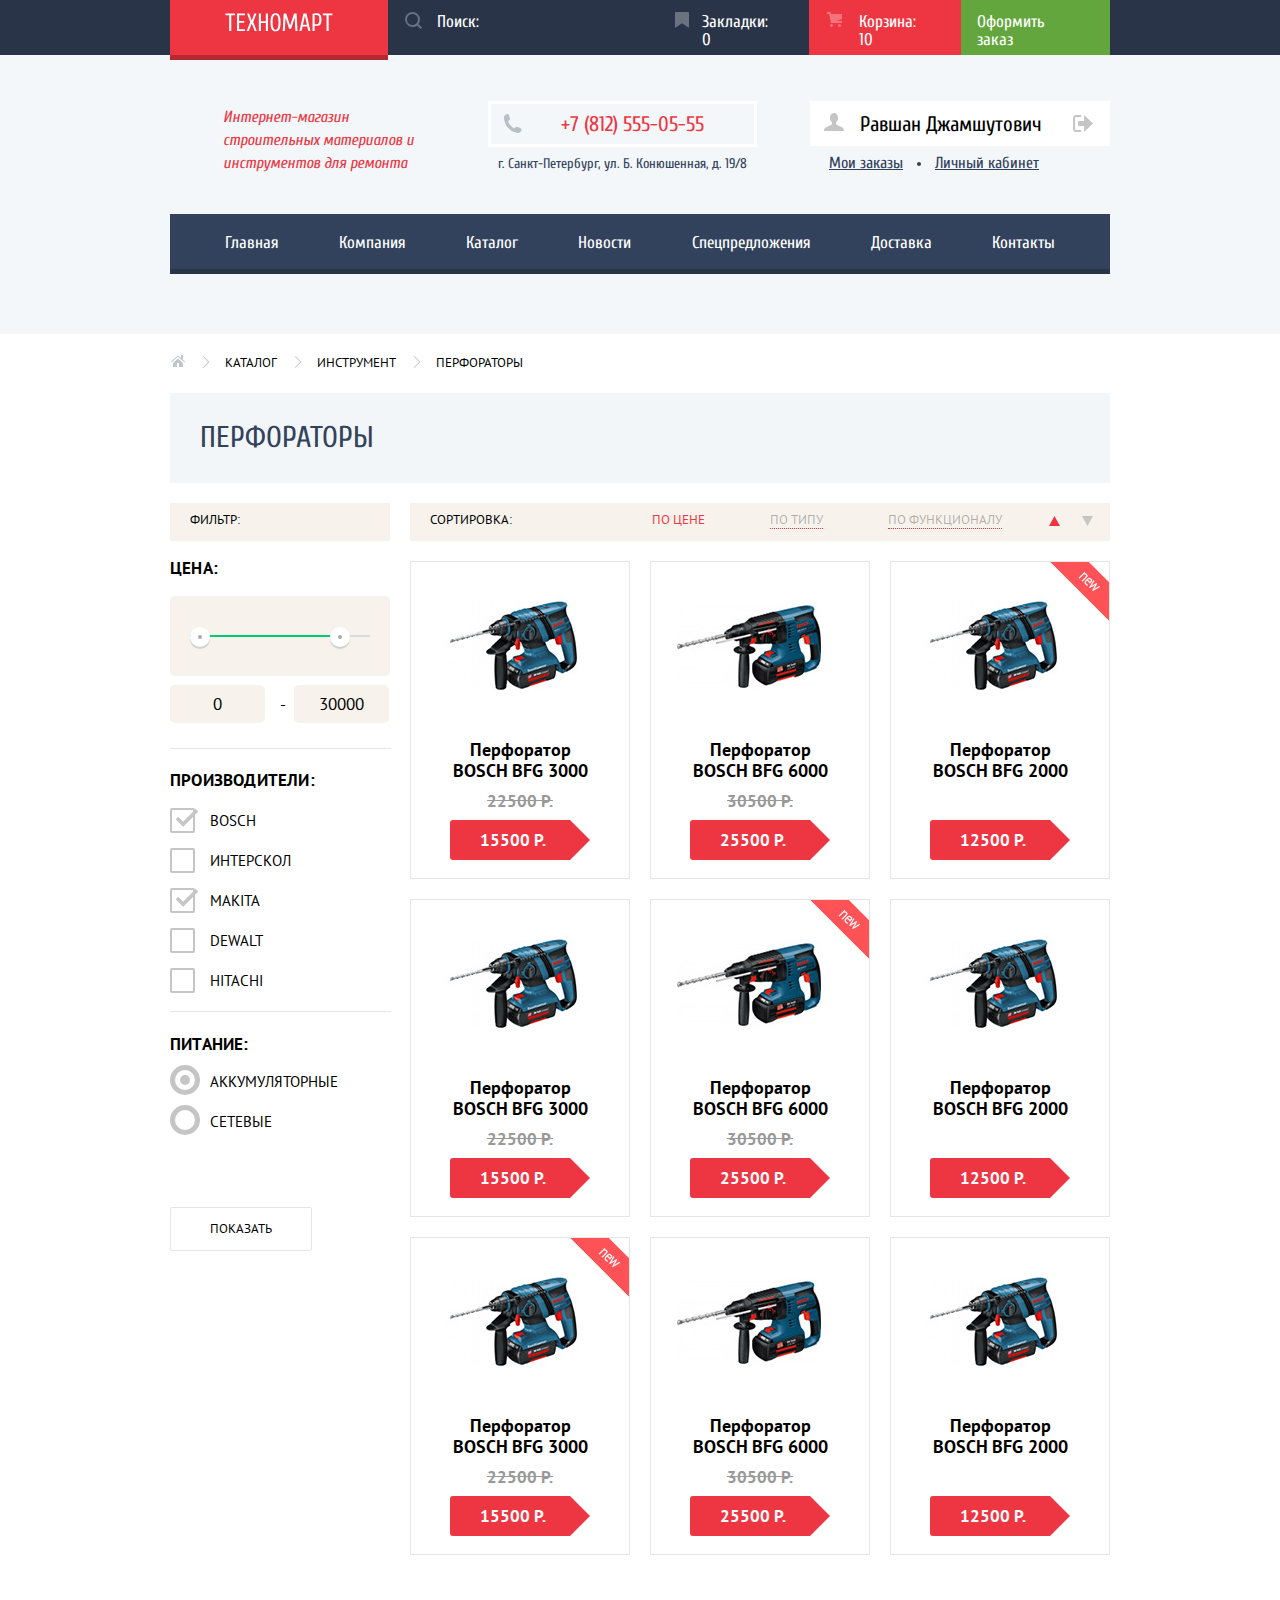
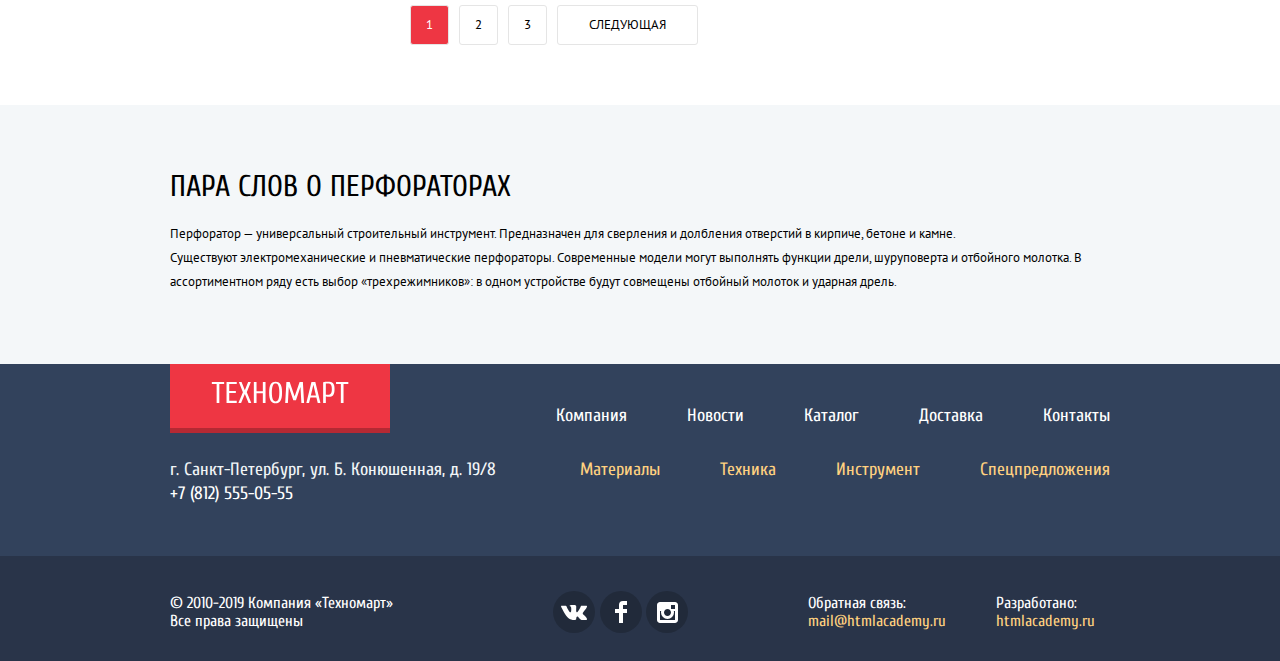
==== commit dab25e36: "Исправления замечаний при защите" ====
--- a/catalog.html
+++ b/catalog.html
@@ -5,7 +5,7 @@
     <title>HTML Academy: Техномарт</title>
     <link href="https://fonts.googleapis.com/css?family=Cuprum:400,400i,700%7CPT+Sans:400,700&display=swap&subset=cyrillic" rel="stylesheet">
     <link href="css/normalize.css" rel="stylesheet">
-    <link href="css/style.css" rel="stylesheet">
+    <link href="css/style-min.css" rel="stylesheet">
   </head>
   <body>
     <header class="main-header">
@@ -16,10 +16,10 @@
           </a>
           <div class="search">
             <form action="#" method="get">
-              <label for="search">
+              <label for="search-inner">
                 <span class="visually-hidden">Форма поиска</span>
               </label>
-              <input id="search" type="search" name="search" id="search" placeholder="Поиск:">
+              <input id="search-inner" type="search" name="search" placeholder="Поиск:">
               <button class="visually-hidden" type="submit">Поиск</button>
             </form>
           </div>
@@ -64,7 +64,7 @@
         <ul>
           <li><a href="index.html">Главная</a></li>
           <li><a href="#">Компания</a></li>
-          <li><a href="catalog.html">Каталог</a></li>
+          <li><a class="active" href="catalog.html">Каталог</a></li>
           <li><a href="#">Новости</a></li>
           <li><a href="#">Спецпредложения</a></li>
           <li><a href="#">Доставка</a></li>
@@ -454,6 +454,6 @@
       </div>
       <button class="close-popup" type="button"><span class="visually-hidden">Закрыть</span></button>
     </div>
-    <script src="js/script-inner.js"></script>   
+    <script src="js/script-inner-min.js"></script>   
   </body>
 </html>
--- a/css/style-min.css
+++ b/css/style-min.css
@@ -0,0 +1 @@
+body{margin:0;padding:0;font-size:13px;line-height:24px;font-family:"PT Sans","Arial",sans-serif;color:#000}img{max-width:100%}a{text-decoration:none}.visually-hidden{position:absolute;width:1px;height:1px;margin:-1px;clip:rect(0 0 0 0)}.container{width:940px;margin:0 auto;padding:0 10px}.main-header{padding-bottom:60px;font-family:"Cuprum","Arial",sans-serif;background-color:#f4f7f9}.top-header{font-style:normal;font-weight:normal;font-size:17px;line-height:18px;color:#fff;background-color:#293449}.top-header .container{display:flex;justify-content:space-between}.logo{padding:13px 55px 6px 55px;background-color:#ee3643;box-shadow:0 5px 0 0 rgba(0,0,0,0.24),0 5px 0 0 #ee3643}.logo-inner:hover,.logo-inner:focus{background-color:#ca2c37}.search{position:relative}.search input{width:270px;padding-top:13px;padding-bottom:11px;padding-left:49px;font:inherit;background-color:#293449;background-image:url("../img/icon-search.svg");background-repeat:no-repeat;background-position:17px 12px;border:0;cursor:pointer}.search input:hover{background-color:#212a3a;background-image:url("../img/icon-search-hover.svg");background-repeat:no-repeat;background-position:17px 12px}.search input:active{background-color:#293449;background-image:url("../img/icon-search.svg");background-repeat:no-repeat;background-position:17px 12px}.search input:focus{background-color:#fff;background-image:url("../img/icon-search-focus.svg");background-repeat:no-repeat;background-position:17px 12px;cursor:default}.search input::-webkit-input-placeholder{color:#fff}.search input::-moz-placeholder{color:#fff;opacity:1}.search input:-moz-placeholder{color:#fff;opacity:1}.search input:-ms-input-placeholder{color:#fff}.search input::placeholder{color:#fff}.top-header a{color:#fff}.booking-block{display:flex;width:455px}.marker{position:relative;padding:13px 28px 6px 44px}.marker::before{content:"";position:absolute;top:12px;left:17px;width:14px;height:16px;background-image:url("../img/icon-bookmark.svg");opacity:.3}.marker:hover::before,.marker:focus::before{opacity:1}.marker:active::before{opacity:.5}.basket{position:relative;padding:13px 27px 6px 50px}.full-basket{background-color:#ee3643}.basket::before{content:"";position:absolute;top:12px;left:18px;width:15px;height:15px;background-image:url("../img/cart-icon.svg");opacity:.3}.basket:hover::before,.basket:focus::before{opacity:1}.basket:active::before{opacity:.5}.booking{padding:13px 25px 6px 16px;background-color:#63a63e}.booking:hover,.booking:focus{background-color:#5fbb2d}.booking:active{color:rgba(255,255,255,0.5);background-color:#518534}.middle-header{display:flex;justify-content:space-between;align-items:flex-start;min-height:78px;padding-top:46px;padding-bottom:35px}.index-page-title,.page-description{width:196px;margin:0;padding-top:5px;padding-left:53px;font-style:italic;font-weight:normal;font-size:16px;line-height:23px;color:#ee3643}.contact-header{padding-left:15px}.phone-numder a{margin:0;padding:8px 50px 8px 70px;font-size:21px;line-height:21px;text-align:center;color:#ee3643;background-image:url("../img/icon-phone.svg");background-repeat:no-repeat;background-position:12px 10px;border:3px solid #fff}.address{margin:0;padding:0;font-size:14px;line-height:24px;text-align:center;color:#32425c}.user-navigation{display:flex;justify-content:flex-end;width:300px;margin:0;padding:0;list-style:none}.user-navigation a{font-size:21px;line-height:21px;color:#000;background-color:#fff}.user-navigation a{display:block;margin-left:10px}.user-navigation a:hover,.user-navigation a:focus{color:#ee3643}.user-navigation a:active{color:rgba(0,0,0,0.3)}.check-in{padding:12px 25px}.user-block{width:300px}.user-login{display:flex;background-color:#fff}.login-link{min-width:93px;padding:12px 14px}.login-link svg{padding-right:14px;fill:#c5c5c5}.login-link:hover svg,.login-link:focus svg{fill:#32425c}.login-link:active svg{fill:#c5c5c5}.user-name{display:block;padding-top:12px;padding-bottom:9px;font-size:21px;line-height:21px;color:#000;background-color:#fff}.user-name:active{color:rgba(0,0,0,0.3)}.user-name svg{padding-right:11px;padding-left:14px;fill:#c5c5c5}.user-name:hover svg,.user-name:focus svg{fill:#32425c}.user-name:active svg{fill:#c5c5c5}.exit{display:block;padding-top:14px;padding-right:10px;padding-bottom:6px;padding-left:30px;fill:#c5c5c5}.exit:hover svg,.exit:focus svg{fill:#32425c}.exit:active svg{fill:#c5c5c5}.user-menu{display:flex;flex-wrap:wrap;margin:0;padding:0;padding-top:5px;padding-left:19px;list-style:none}.user-menu li{position:relative;padding-right:32px}.user-menu li:not(:last-child)::before{content:"";position:absolute;top:50%;left:90px;width:4px;height:4px;margin:-2px;background-color:#32425c;border-radius:50%}.user-menu li:last-child{padding:0}.user-menu a{font-size:16px;color:#32425c;text-decoration:underline}.user-menu a:hover,.user-menu a:focus{color:#ee3643}.user-menu a:active{color:rgba(50,66,92,0.3)}.main-navigation ul{display:flex;flex-wrap:wrap;justify-content:space-around;margin:0;padding:0;padding-right:25px;padding-left:25px;list-style:none;background-color:#32425c;box-shadow:inset 0 -5px 0 0 #293449}.main-navigation a{display:block;padding:20px 30px 23px 30px;font-size:17px;line-height:17px;color:#fff}.main-navigation a:hover,.main-navigation a:focus{background-color:#293449}.main-navigation a:active{color:rgba(255,255,255,0.5);background-color:#1d2739}.main-navigation .active:hover,.main-navigation .active:focus,.main-navigation .active:active{padding-bottom:18px;color:#fff;background-color:#32425c}.offers-block{margin-top:59px;margin-bottom:55px}.offers-block h3{margin:0;padding:0;font-weight:bold;font-family:"Cuprum","Arial",sans-serif;color:#fff}.material-offers h3,.instrument-offers h3,.equipment-offers h3,.discount-offers h3,.delivery-offers h3{position:relative;padding-top:21px;padding-bottom:12px;padding-left:23px;font-size:24px;line-height:30px}.offers-block a{display:block;min-width:86px;margin-right:140px;margin-left:25px;padding-top:11px;padding-bottom:10px;font-size:14px;line-height:18px;font-family:"Cuprum","Arial",sans-serif;text-align:center;color:#fff;text-transform:uppercase;background-color:rgba(0,0,0,0.1);border-radius:3px}.offers-block a:hover,.offers-block a:focus{background-color:rgba(0,0,0,0.2)}.offers-block a:active{background-color:rgba(0,0,0,0.3)}.offers-block .new{position:relative}.offers-block .new::after{content:"";position:absolute;top:0;left:240px;width:59px;height:60px;background-image:url("../img/new-flag.png");background-repeat:no-repeat}.wrapper-offers-top{display:flex;flex-wrap:wrap;justify-content:space-between}.offers-block .wrapper{display:flex;flex-direction:column}.wrapper-offers-bottom{display:flex;justify-content:space-between}.material-offers{width:300px;min-height:123px;margin-bottom:20px;background-color:#ffbf47;background-image:url("../img/icon-1.svg");background-repeat:no-repeat;background-position:213px 31px}.instrument-offers{width:300px;min-height:123px;margin-bottom:20px;background-color:#3bbce3;background-image:url("../img/icon-2.svg");background-repeat:no-repeat;background-position:197px 33px}.equipment-offers{width:300px;min-height:123px;margin-bottom:20px;background-color:#dc91d8;background-image:url("../img/icon-3.svg");background-repeat:no-repeat;background-position:191px 31px}.discount-offers{width:300px;min-height:123px;margin-bottom:20px;background-color:#8ed78f;background-image:url("../img/icon-4.svg");background-repeat:no-repeat;background-position:196px 26px}.delivery-offers{width:300px;min-height:123px;background-color:#ffc047;background-image:url("../img/icon-5.svg");background-repeat:no-repeat;background-position:191px 32px}.slider-wrapper{position:relative;order:-1;width:620px;height:239px;font-family:"Cuprum","Arial",sans-serif;color:#fff;background-color:#a0522d}.slider-list{margin:0;padding:0;list-style:none}.slider-item{padding-top:25px;padding-bottom:23px;padding-left:25px}.slider-item-title{margin:0;padding:0;font-weight:bold;font-size:36px;line-height:36px;text-transform:uppercase}.slider-item p{margin:0;padding-top:2px;padding-bottom:5px;font-size:18px;line-height:24px}.slider-item a{width:110px;margin:0;margin-top:115px;padding:11px 40px 9px 44px;background-color:#ee3643;border-radius:3px}.slider-item a:focus,.slider-item a:hover{background-color:#ca2c37}.slider-item a:active{background-color:#ba2732}.slider-item{display:none}.slider-item:nth-child(1){display:block}.slider-item{display:none}.slider-item:nth-child(1){background-image:url("../img/slider-drill.jpg");background-repeat:no-repeat}.slider-item:nth-child(2){background-image:url("../img/slide-perforator.jpg");background-repeat:no-repeat}.slider-controls{position:absolute;top:215px;left:50%;z-index:2}.slider-controls i{position:relative;display:inline-block;width:10px;height:10px;vertical-align:middle;background:#fff;border-radius:50%;cursor:pointer}.slider-controls .active::after{content:"";position:absolute;top:2px;left:2px;z-index:1;width:6px;height:6px;background:#ee3643;border-radius:50%}.back-slider{position:absolute;top:114px;left:25px;width:22px;height:40px;background-color:transparent;background-image:url("../img/icon-left.svg");border:0;cursor:pointer}.next-slider{position:absolute;top:114px;right:25px;width:22px;height:40px;background-color:transparent;background-image:url("../img/icon-right.svg");border:0;cursor:pointer}.popular-product-header,.popular-brands-header{display:flex;justify-content:space-between;align-items:center;margin-bottom:20px;padding:25px 25px;background-color:#f9f5f0}.popular-product-header h2,.popular-brands-header h2{margin:0;padding:0;font-weight:normal;font-size:30px;line-height:30px;font-family:"Cuprum","Arial",sans-serif;color:#32425c;text-transform:uppercase}.popular-product-header a.button,.popular-brands-header a.button{font-size:14px;line-height:18px;font-family:"Cuprum","Arial",sans-serif;color:#fff;text-transform:uppercase;background-color:#ee3643}.popular-product-header a.button:hover,.popular-product-header a.button:focus,.popular-brands a.button:hover,.popular-brands a.button:focus{background-color:#ca2c37}.popular-product-header a.button:active,.popular-brands a.button:active{background-color:#ba2732}.popular-product-header .button{min-width:155px;padding:10px 50px;border-radius:3px}.popular-brands-header .button{min-width:155px;padding:10px 50px;text-align:center;border-radius:3px}.popular-list{display:flex;flex-wrap:wrap;justify-content:space-between;margin:0;margin-bottom:20px;padding:0;list-style:none}.popular-item{width:218px;border:1px solid #eaeaea}.card-product h3{margin:0;padding:0 30px 5px 30px;line-height:20px;text-align:center}.catalog-category,.catalog-model{font-weight:bold;font-size:18px;line-height:20px;color:#000}.catalog-price{margin-top:5px}.old-price{padding-bottom:10px;font-weight:bold;font-size:17px;line-height:18px;text-align:center;color:#999;text-decoration:line-through}.new-price{position:relative;width:80px;margin:0 auto;margin-bottom:18px;padding:11px 30px;font-weight:bold;font-size:17px;line-height:18px;color:white;color:#fff;background-color:#ee3643;border-radius:3px}.new-price::after{content:"";position:absolute;top:0;right:-20px;width:0;height:0;border:20px solid white;border-left-color:#ee3643}.standart-price{margin-top:33px}.card-product{position:relative}.catalog-popup{position:absolute;top:4px;left:42px;z-index:1;padding:40px 0;background-color:rgba(255,255,255,0.9)}.card-product .catalog-popup{display:none}.popular-item:hover .catalog-popup{display:block}.catalog-item:hover .catalog-popup{display:block}.popular-item:hover,.catalog-item:hover{box-shadow:0 10px 25px 0 rgba(41,52,73,0.5)}.button-booking{position:relative;display:block;width:41px;margin-bottom:7px;padding:10px 46px 10px 49px;font-size:14px;line-height:18px;font-family:"Cuprum","Arial",sans-serif;color:#fff;text-transform:uppercase;background-color:#63a63e;border-radius:3px;box-shadow:inset 0 -3px 0 0 #367315}.button-booking::before{content:"";position:absolute;top:10px;left:14px;width:15px;height:15px;background-image:url("../img/cart-icon.svg");opacity:.3}.button-booking:hover,.button-booking:focus{background-color:#5fbb2d}.button-booking:active{background-color:#518534}.button-marker{display:block;width:68px;padding:8px 29px 7px 33px;font-size:14px;line-height:18px;font-family:"Cuprum","Arial",sans-serif;color:#32425c;text-transform:uppercase;background-color:#fff;border:3px solid #63a63e}.button-marker:hover,.button-marker:focus{border:3px solid #32425c}.button-marker:active{color:rgba(50,66,92,0.3);border:3px solid #32425c}.card-product.new{position:relative}.card-product.new::after{content:"";position:absolute;top:0;right:0;z-index:2;width:59px;height:60px;background-image:url("../img/new-flag.png");background-repeat:no-repeat}.popular-brands-list{display:flex;flex-wrap:wrap;justify-content:space-between;margin:0;margin-bottom:63px;padding:0;list-style:none}.popular-brands-list li{display:flex;justify-content:center;align-items:center;max-width:100%;margin-bottom:20px}.popular-brands-list a{position:relative;width:218px;min-height:145px;border:1px solid #eaeaea}.popular-brands-list img{position:absolute;top:0;right:0;bottom:0;left:0;margin:auto}.popular-brands-list li:hover,.popular-brands-list li:focus{box-shadow:0 10px 25px 0 rgba(41,52,73,0.5)}.popular-brands-list li:active{opacity:.3}.services{margin-bottom:50px;padding-top:52px;padding-bottom:52px;background-color:#f4f7f9}.services h2{margin:0;padding-top:15px;padding-bottom:15px;font-weight:normal;font-size:30px;line-height:30px;font-family:"Cuprum","Arial",sans-serif;color:#000;text-transform:uppercase}.lead-box{width:400px;padding-bottom:13px}.services-text{margin:0;padding:0;padding-top:10px;padding-bottom:10px}.slider-services{display:flex;align-items:flex-start}.services .container{position:relative}.services .container::after{content:"";position:absolute;top:140px;left:240px;width:10px;height:279px;background-image:url("../img/shadow.png")}.slider-services-buttons{display:flex;flex-direction:column;padding-top:46px;padding-right:80px;padding-bottom:48px}.services-button{width:240px;padding-top:16px;padding-bottom:15px;padding-left:25px;font-weight:bold;font-size:21px;line-height:30px;font-family:"Cuprum","Arial",sans-serif;text-align:left;color:#fff;background-color:#32425c;border:0;box-shadow:0 1px 0 0 #293449,inset 0 1px 0 0 #405069;cursor:pointer}.services-button:hover,.services-button:focus{background-color:#293449}.services-button.active{color:#32425c;background-color:#fff;box-shadow:0 1px 0 0 #fff,inset .6px .8px 0 0 #fff}.services h3{margin:0;padding:46px 0 15px 0;font-weight:normal;font-size:36px;line-height:36px;font-family:"Cuprum","Arial",sans-serif;color:#32425c;text-transform:uppercase}.delivery{position:relative}.delivery::after{content:"";position:absolute;top:67px;left:150px;width:468px;height:261px;background-image:url("../img/delivery.png")}.delivery-text{width:275px;margin:0;padding:7px 0}.warranty{position:relative;display:none}.warranty::after{content:"";position:absolute;top:45px;left:239px;width:389px;height:283px;background-image:url("../img/guarantee.png")}.warranty-text{width:379px;margin:0;padding:7px 0}.credit{position:relative;display:none}.credit::after{content:"";position:absolute;top:42px;left:165px;width:465px;height:285px;background-image:url("../img/credit.png")}.credit-text{margin:0;padding:7px 0}.credit a{display:block;width:107px;margin-top:12px;padding:10px 40px;font-size:14px;line-height:18px;font-family:"Cuprum","Arial",sans-serif;color:#fff;text-transform:uppercase;background-color:#ee3643;border-radius:3px}.credit a:hover,.credit a:focus{background-color:#ca2c37}.credit a:active{background-color:#ba2732}.wrapper-company{display:flex;justify-content:space-between;margin-bottom:85px}.about-company{width:520px;padding-top:15px}.company-title{margin:0;padding-top:15px;padding-bottom:20px;font-weight:normal;font-size:30px;line-height:30px;font-family:"Cuprum","Arial",sans-serif;color:#000;text-transform:uppercase}.about-company p{margin:0;padding:5px 0}p.delivery-company{width:390px;margin:0;padding:20px 0 10px 0}.about-company a{display:block;width:140px;margin-top:27px;padding:10px 40px;font-size:14px;line-height:18px;font-family:"Cuprum","Arial",sans-serif;color:#fff;text-transform:uppercase;background-color:#ee3643;border-radius:3px}.delivery-list{margin:0;padding:0;list-style:none;font-size:18px;line-height:20px;font-family:"Cuprum","Arial",sans-serif;color:#000}.delivery-list li{position:relative;margin:0;padding:10px 0 10px 36px}.delivery-list li::before{content:"";position:absolute;top:50%;left:0;width:25px;height:2px;background-color:#ee3643}.contact{width:300px;padding-top:15px}.contact-title{margin:0;padding-top:15px;padding-bottom:20px;font-weight:normal;font-size:30px;line-height:30px;font-family:"Cuprum","Arial",sans-serif;color:#000;text-transform:uppercase}.contact p{width:180px;margin:0;padding:5px 0 30px 0}.contact .button{display:block;padding:10px;font-size:14px;line-height:18px;font-family:"Cuprum","Arial",sans-serif;text-align:center;color:#fff;text-transform:uppercase;background-color:#ee3643;border-radius:3px}.about-company a:hover,.about-company a:focus,.contact .button:hover,.contact .button:focus{background-color:#ca2c37}.about-company a:active,.contact .button:active{background-color:#ba2732}.contact .map{display:block;padding-bottom:35px}.footer-top{font-weight:normal;font-size:18px;line-height:24px;font-family:"Cuprum","Arial",sans-serif;color:#f1f5f7;background-color:#32425c}.main-menu{display:flex;justify-content:space-between;align-items:flex-start;padding-bottom:30px}.footer-top .logo{margin:0;padding:17px 41px;box-shadow:0 5px 0 0 rgba(0,0,0,0.24),0 5px 0 0 #ee3643}.footer-navigation{display:flex;flex-wrap:wrap;justify-content:space-around;margin:0;padding:0;list-style:none}.footer-navigation li{padding:40px 30px 0 30px}.footer-navigation li:last-child{padding-right:0}.footer-navigation a{color:#fff}.footer-navigation a:hover,.footer-navigation a:focus{text-decoration:underline}.footer-navigation a:active{color:rgba(241,245,247,0.5);text-decoration:none}.footer-contact{margin:0;padding:0}.footer-contact a{color:#fff}.offers-menu{display:flex;justify-content:space-between;align-items:flex-start;padding-bottom:50px}.offers{display:flex;flex-wrap:wrap;justify-content:space-around;margin:0;padding:0;list-style:none}.offers li{padding:0 30px}.offers li:last-child{padding-right:0}.offers a{color:#ffd180}.offers a:hover,.offers a:focus{text-decoration:underline}.offers a:active{color:rgba(255,209,128,0.5);text-decoration:none}.footer-copyright{font-weight:normal;font-size:16px;line-height:18px;font-family:"Cuprum","Arial",sans-serif;color:#fff;background-color:#293449}.footer-copyright .container{display:flex;justify-content:space-between;align-items:center;padding-top:35px;padding-bottom:28px}.copyright{width:235px;margin:0;padding:0;padding-right:155px}.social-footer-list{display:flex;flex-wrap:wrap;justify-content:space-between;width:135px;margin:0;padding:0;padding-right:120px;list-style:none;text-align:center}.social-footer-list a{display:flex;justify-content:center;align-items:center;width:42px;height:42px;background-color:#212a3a;border-radius:21px}.social-footer-list a:hover,.social-footer-list a:focus,.social-footer-list a:active{background-color:#ee3643}.social-button-ig{background-image:url("../img/insta-icon.svg");background-repeat:no-repeat;background-position:center}.social-button-fb{background-image:url("../img/fb-icon.svg");background-repeat:no-repeat;background-position:center}.social-button-vk{background-image:url("../img/vk-icon.svg");background-repeat:no-repeat;background-position:center}.mail{width:140px;margin:0;padding:0;padding-right:50px}.mail a,.developer a{color:#ffd180}.developer{width:100px;margin:0;padding:0;padding-right:15px}.footer-copyright a:hover,.footer-copyright a:focus{text-decoration:underline}.mail a:active,.developer a:active{color:#ee3643;text-decoration:none}.breadcrumbs{display:flex;justify-content:flex-start;margin:0;margin-top:10px;margin-bottom:11px;padding:10px 20px 10px 0;list-style:none}.breadcrumbs-item{position:relative;padding-right:40px;line-height:18px;text-transform:uppercase}.breadcrumbs-item:last-child{padding-right:0}.breadcrumbs-item a{color:#000}.breadcrumbs-item:not(:last-child)::after{content:"";position:absolute;top:2px;right:15px;width:8px;height:12px;background-image:url("../img/icon-right-small.svg")}.page-title{margin:0;margin-bottom:20px;padding-top:30px;padding-bottom:30px;padding-left:30px;font-style:normal;font-weight:normal;font-size:30px;line-height:30px;font-family:"Cuprum","Arial",sans-serif;color:#32425c;text-transform:uppercase;background-color:#f2f6f8}.wrapper-main{display:flex;justify-content:space-between;align-items:flex-start}.sorting{display:flex;justify-content:space-between;align-items:center;margin-bottom:20px;background-color:#f7f3ec}.sorting h2{margin:0;padding-top:8px;padding-right:120px;padding-bottom:12px;padding-left:20px;font-style:normal;font-weight:normal;font-size:13px;line-height:18px;color:#000;text-transform:uppercase}.sorting-list{display:flex;justify-content:space-between;width:480px;margin:0;padding:3px 17px 7px 20px;list-style:none}.sort-link{color:rgba(0,0,0,0.3);text-transform:uppercase;border-bottom:1px dotted #ee3643}.sort-link.active{color:#ee3643;border-bottom:0}.sort-link:hover,.sort-link:focus{color:#000;border-bottom:1px solid #ee3643}.sort-link:active{color:#ee3643;border-bottom:0}.down-up-block{display:flex;justify-content:space-between;width:60px;padding-right:17px;padding-left:30px}.down-up-block svg{fill:#c5c5c5}.active svg{fill:#ee3643}.filters{width:220px}.filters h2{margin:0;padding-top:8px;padding-bottom:12px;padding-left:20px;font-style:normal;font-weight:normal;font-size:13px;line-height:18px;color:#000;text-transform:uppercase;background-color:#f7f3ec}.filters label{font-size:15px;line-height:20px;color:#000;text-transform:uppercase}.filters legend{font-weight:bold;font-size:17px;line-height:30px;color:#000;text-transform:uppercase;letter-spacing:.2px}.filter-button{font-size:13px;line-height:18px;font-family:"PT Sans","Arial",sans-serif;text-align:center;text-transform:uppercase}.filter-item{margin:0;padding:0;border:0}.filter-brands{margin-top:25px}.filter-battery{margin-top:20px;margin-bottom:75px}.filter-price legend{padding-top:12px;padding-bottom:13px}.filter-brands legend{display:block;padding-top:16px;padding-right:76px;padding-bottom:16px;border-top:1px solid #e5e5e5}.filter-battery legend{padding-top:17px;padding-right:142px;padding-bottom:13px;border-top:1px solid #e5e5e5}.range-controls{position:relative;height:41px;margin-bottom:9px;padding-top:39px;padding-right:20px;padding-left:20px;background-color:#f7f3ec;border-radius:5px}.range-controls .scale{height:2px;background:#d7dcde}.range-controls .bar{width:84%;height:2px;background:#00ca74}.range-controls .toggle{position:absolute;top:31px;left:0;width:4px;height:4px;padding:0;background-color:#ababab;border:8px solid #fff;border-radius:50%;box-shadow:0 2px 1px 0 #cfcfcf;cursor:pointer}.range-controls .toggle-min{left:20px}.range-controls .toggle-max{left:160px}.price-controls{font-size:0}.price-controls label{display:inline-block;width:50%;font-size:17px;vertical-align:middle;text-transform:uppercase}.price-controls input{width:55px;padding:10px 20px;font-size:17px;line-height:18px;font-family:"PT Sans","Arial",sans-serif;text-align:center;background:#f7f3ec;border:0;border-radius:5px}.max-price input{margin-left:8px}.filter-battery ul{margin:0;padding:0;list-style:none}.filter-battery li{margin-bottom:20px;padding-left:40px}.filter-battery li:last-child{margin-bottom:0}.filter-battery label{position:relative;display:block;cursor:pointer;user-select:none}.filter-input-radio+label::before{content:"";position:absolute;top:-7px;left:-40px;width:20px;height:20px;border:5px solid #c5c5c5;border-radius:50%}.filter-input-radio:checked+label::after{content:"";position:absolute;top:3px;left:-30px;width:10px;height:10px;background-color:#c5c5c5;border-radius:50%}.filter-input-radio:hover+label:before{border-color:#b5b5b5}.filter-input-radio:hover+label:after{border-color:#b5b5b5}.filter-input-radio:disabled+label{color:rgba(0,0,0,0.4)}.filter-input-radio:disabled+label:before{border-color:rgba(181,181,181,0.3)}.filter-input-radio:disabled+label:after{border-color:rgba(181,181,181,0.3)}.filter-brands ul{margin:0;padding:0;list-style:none}.filter-brands li{margin-bottom:20px;padding-left:40px}.filter-brands li:last-child{margin-bottom:0}.filter-brands label{position:relative;display:block;cursor:pointer;user-select:none}.filter-input-checked:checked+label:before,.filter-input-checked:not(:checked)+label:before{content:"";position:absolute;top:-3px;left:-40px;width:21px;height:21px;background-color:#fff;border:2px solid #c5c5c5;border-radius:2px}.filter-input-checked:checked+label:after,.filter-input-checked:not(:checked)+label:after{content:"";position:absolute;top:-1px;left:-34px;width:18px;height:7px;border-bottom:4px solid #c5c5c5;border-left:4px solid #c5c5c5;border-radius:1px;transform:rotate(-45deg)}.filter-input-checked:not(:checked)+label:after{opacity:0}.filter-input-checked:checked+label:after{opacity:1}.filter-input-checked:hover+label:before{border-color:#b5b5b5}.filter-input-checked:hover+label:after{border-color:#b5b5b5}.filter-input-checked:disabled+label{color:rgba(0,0,0,0.4)}.filter-input-checked:disabled+label:before{border-color:rgba(181,181,181,0.3)}.filter-input-checked:disabled+label:after{border-color:rgba(181,181,181,0.3)}.filter-button{padding:12px 39px;background-color:#fff;border:1px solid #e5e5e5;border-radius:2px;cursor:pointer}.filter-button:hover,.filter-button:focus{border-color:#bdc6ca;outline:0}.filter-button:active{border-color:#ee3643}.wrapper-inner{width:700px}.catalog-list{display:flex;flex-wrap:wrap;justify-content:space-between;margin:0;margin-bottom:30px;padding:0;list-style:none}.catalog-item{width:218px;margin-bottom:20px;border:1px solid #e5e5e5}.pagination{display:flex;justify-content:flex-start;margin:0;margin-bottom:60px;padding:0;list-style:none}.pagination-item a{display:block;margin-right:10px;padding:10px 15px;font-size:13px;line-height:18px;font-family:"PT Sans","Arial",sans-serif;color:#000;text-transform:uppercase;border:1px solid #e5e5e5;border-radius:3px}.pagination-item.next a{margin-right:0;padding:10px 31px}.pagination-item a:hover,.pagination-item a:focus{border:1px solid #bdc6ca}.pagination-item a:active{border:1px solid #ee3643}.pagination-item-current a{color:#fff;background-color:#ee3643}.perforator{padding-top:57px;padding-bottom:60px;background-color:#f4f7f9}.perforator h2{margin:0;padding:10px 0;font-weight:normal;font-size:30px;line-height:30px;font-family:"Cuprum","Arial",sans-serif;color:#000;text-transform:uppercase}.perforator p{margin:0;padding:10px 0}.popup-message{position:fixed;top:185px;left:50%;z-index:3;display:none;width:620px;margin-left:-310px;font-size:18px;line-height:18px;font-family:"Cuprum","Arial",sans-serif;color:#000;background-color:#fff;border-top:7px solid #ee3643;box-shadow:0 20px 40px 0 rgba(0,0,0,0.75)}.form-block{display:flex;flex-wrap:wrap;justify-content:space-between;width:460px;padding:55px 80px 37px 80px}.message-item{width:220px;margin:0;margin-bottom:22px;padding:0}.message-item-text{width:460px;margin:0;padding:0}.message-item-text textarea{width:442px;padding-top:10px;padding-bottom:84px;padding-left:14px;font-size:13px;line-height:18px;font-family:"PT Sans","Arial",sans-serif;color:#999;border:2px solid #dee3e4;border-radius:3px;resize:none}.message-item label,.message-item-text label{display:block;margin-bottom:13px}.message-item input{width:202px;padding-top:10px;padding-bottom:11px;padding-left:14px;font-size:13px;line-height:18px;font-family:"PT Sans","Arial",sans-serif;color:#999;border:2px solid #dee3e4;border-radius:3px}.popup-message input:hover,.popup-message textarea:hover{border:2px solid #b5b5b5}.popup-message input:focus,.popup-message textarea:focus{border:2px solid #ee3643}.button-block{display:flex;justify-content:space-between;padding:37px 80px;font-size:14px;line-height:18px;background-color:#f1f1f1}.button-checkout{display:block;width:100%;padding-top:12px;padding-bottom:12px;color:#fff;text-transform:uppercase;background-color:#ee3643;border:0;border-radius:3px}.button-checkout:hover,.button-checkout:focus{background-color:#ca2c37}.button-checkout:active{background-color:#ba2732}.close-popup{position:absolute;top:9px;right:9px;width:21px;height:21px;font-size:0;background-color:transparent;border:0;cursor:pointer}.close-popup::before,.close-popup::after{content:"";position:absolute;top:9px;left:0;width:21px;height:3px;background-color:#ee3643}.close-popup::before{transform:rotate(45deg)}.close-popup::after{transform:rotate(-45deg)}.map-popup{position:fixed;top:25px;left:50%;z-index:3;display:none;width:940px;height:446px;margin-left:-470px;background-color:#ffd180;box-shadow:0 20px 40px 0 rgba(0,0,0,0.75)}.popup-product-in-basket{position:fixed;top:185px;left:50%;z-index:3;display:none;width:620px;margin-left:-310px;font-size:30px;line-height:30px;font-family:"Cuprum","Arial",sans-serif;text-align:center;color:#000;background-color:#fff;background-image:url("../img/modal-check.svg");background-repeat:no-repeat;background-position:81px 48px;border-top:7px solid #ee3643;box-shadow:0 20px 40px 0 rgba(41,52,73,0.75)}.popup-product-in-basket p{width:316px;margin:0;padding-top:68px;padding-bottom:68px;padding-left:179px}.button-send{display:block;padding:12px 62px 12px 59px;font-size:14px;line-height:18px;font-family:"Cuprum","Arial",sans-serif;color:#fff;text-transform:uppercase;background-color:#ee3643;border-radius:3px}.button-send:hover,.button-send:focus{background-color:#ca2c37}.button-send:active{background-color:#ba2732}.button-shopping{display:block;padding:12px 48px 12px 44px;color:#000;text-transform:uppercase;background-color:#fff;border-radius:3px}@keyframes bounce{0%{transform:translateY(-2000px)}70%{transform:translateY(30px)}90%{transform:translateY(-10px)}100%{transform:translateY(0)}}.popup-show{display:block;animation:bounce .6s}@keyframes shake{0,100%{transform:translateX(0)}10%,30%,50%,70%,90%{transform:translateX(-10px)}20%,40%,60%,80%{transform:translateX(10px)}}.popup-error{animation:shake .6s}